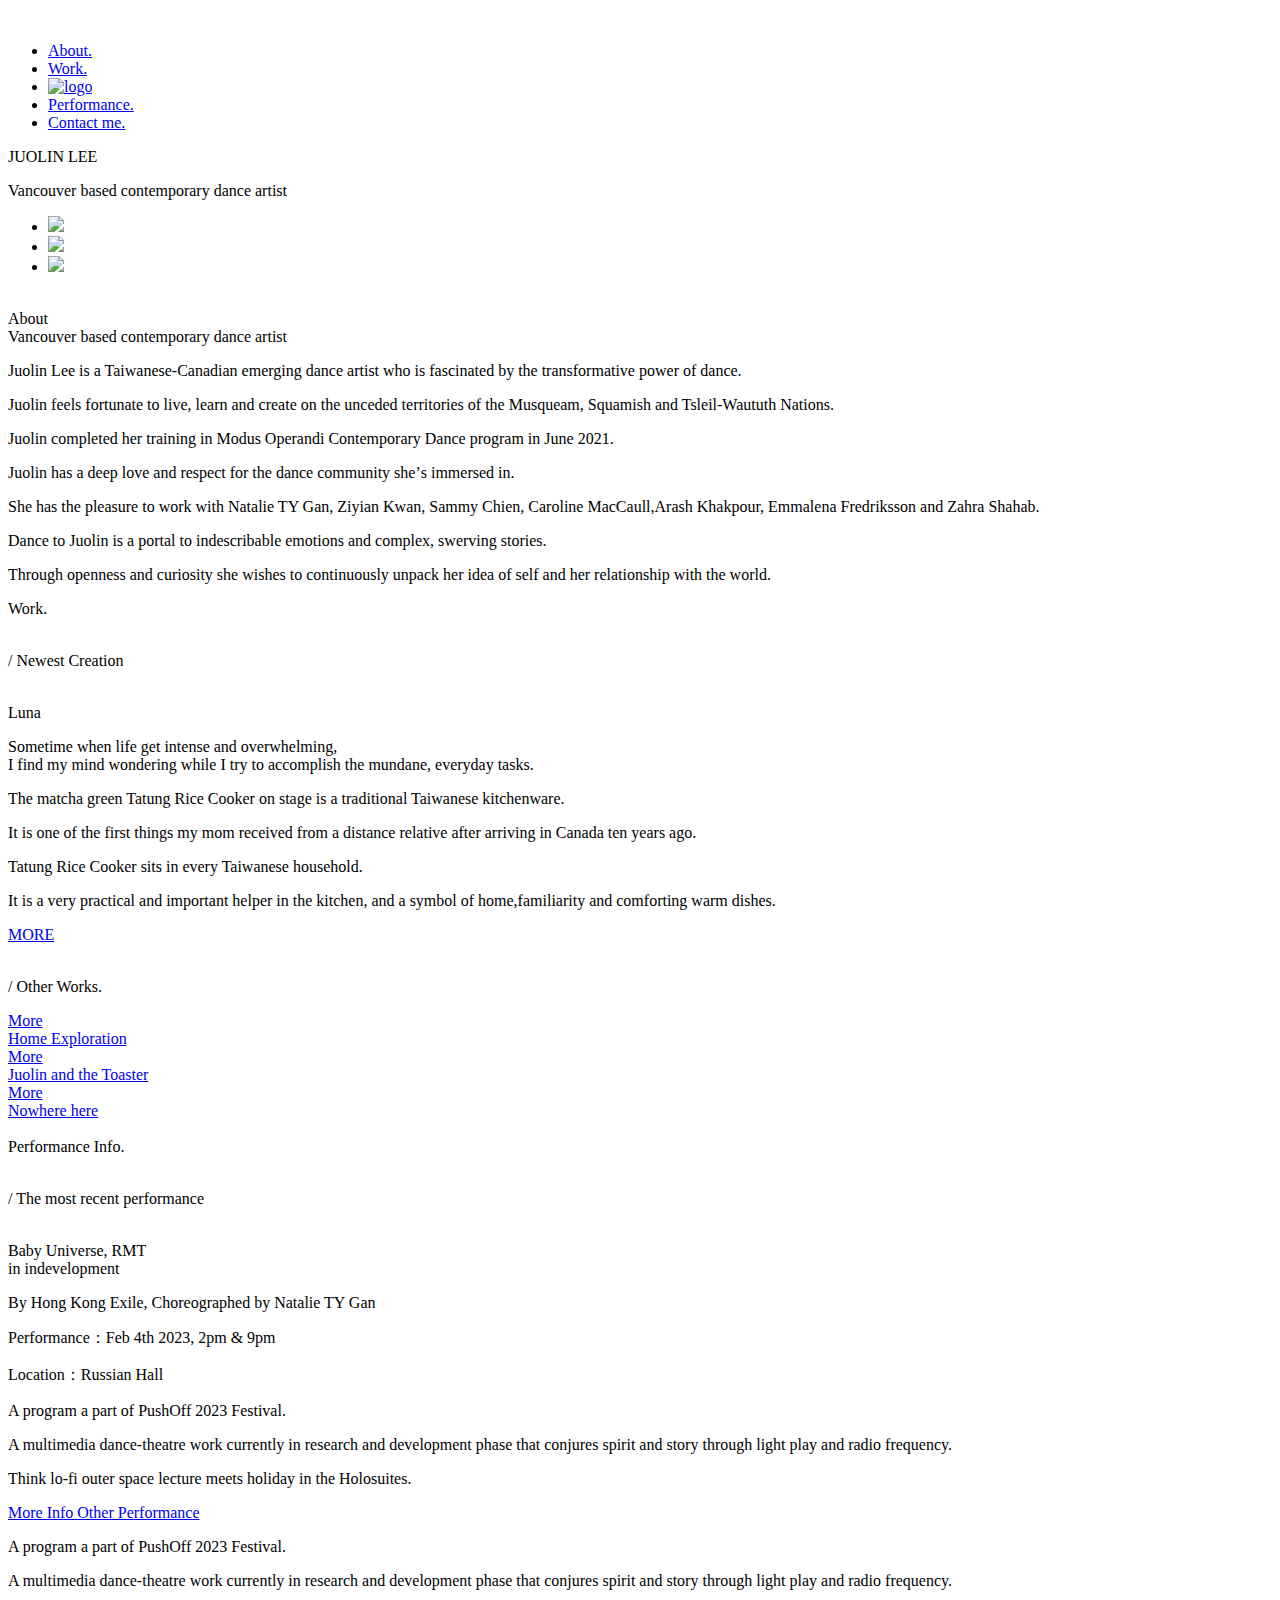
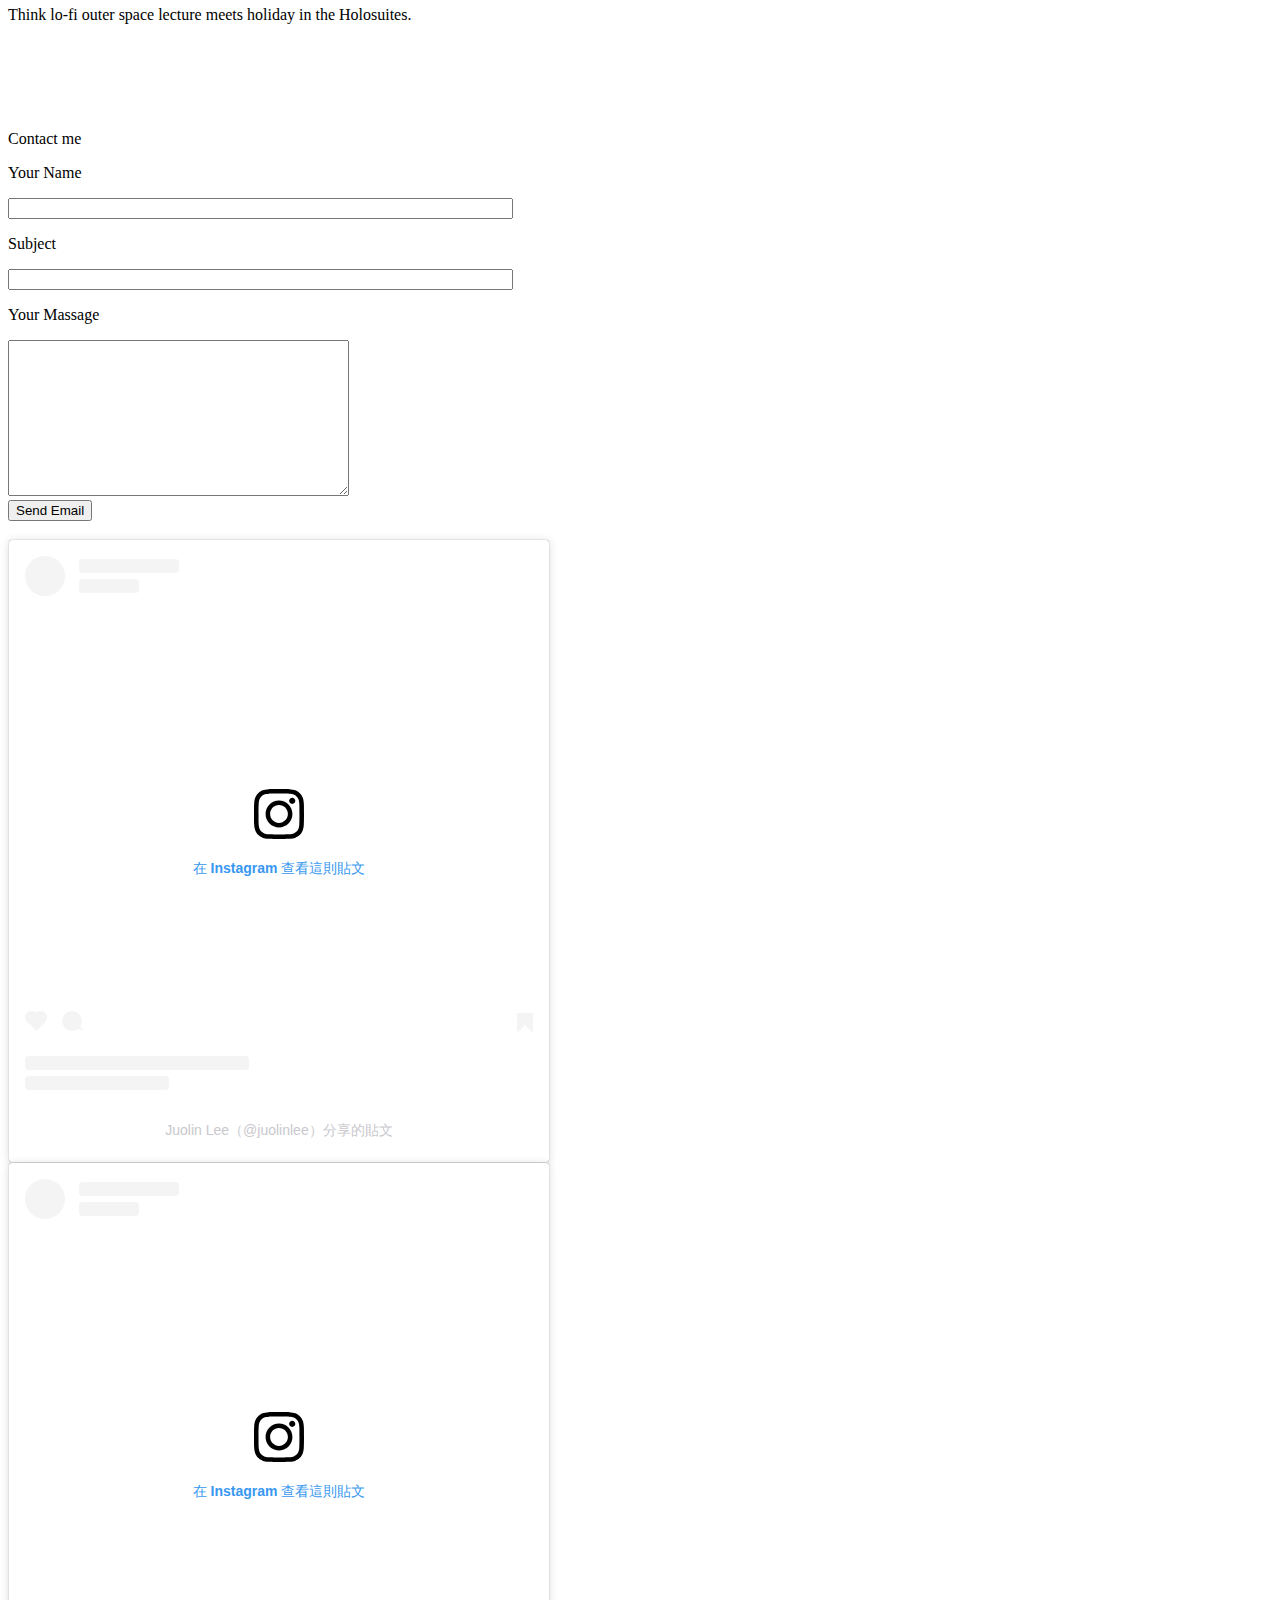
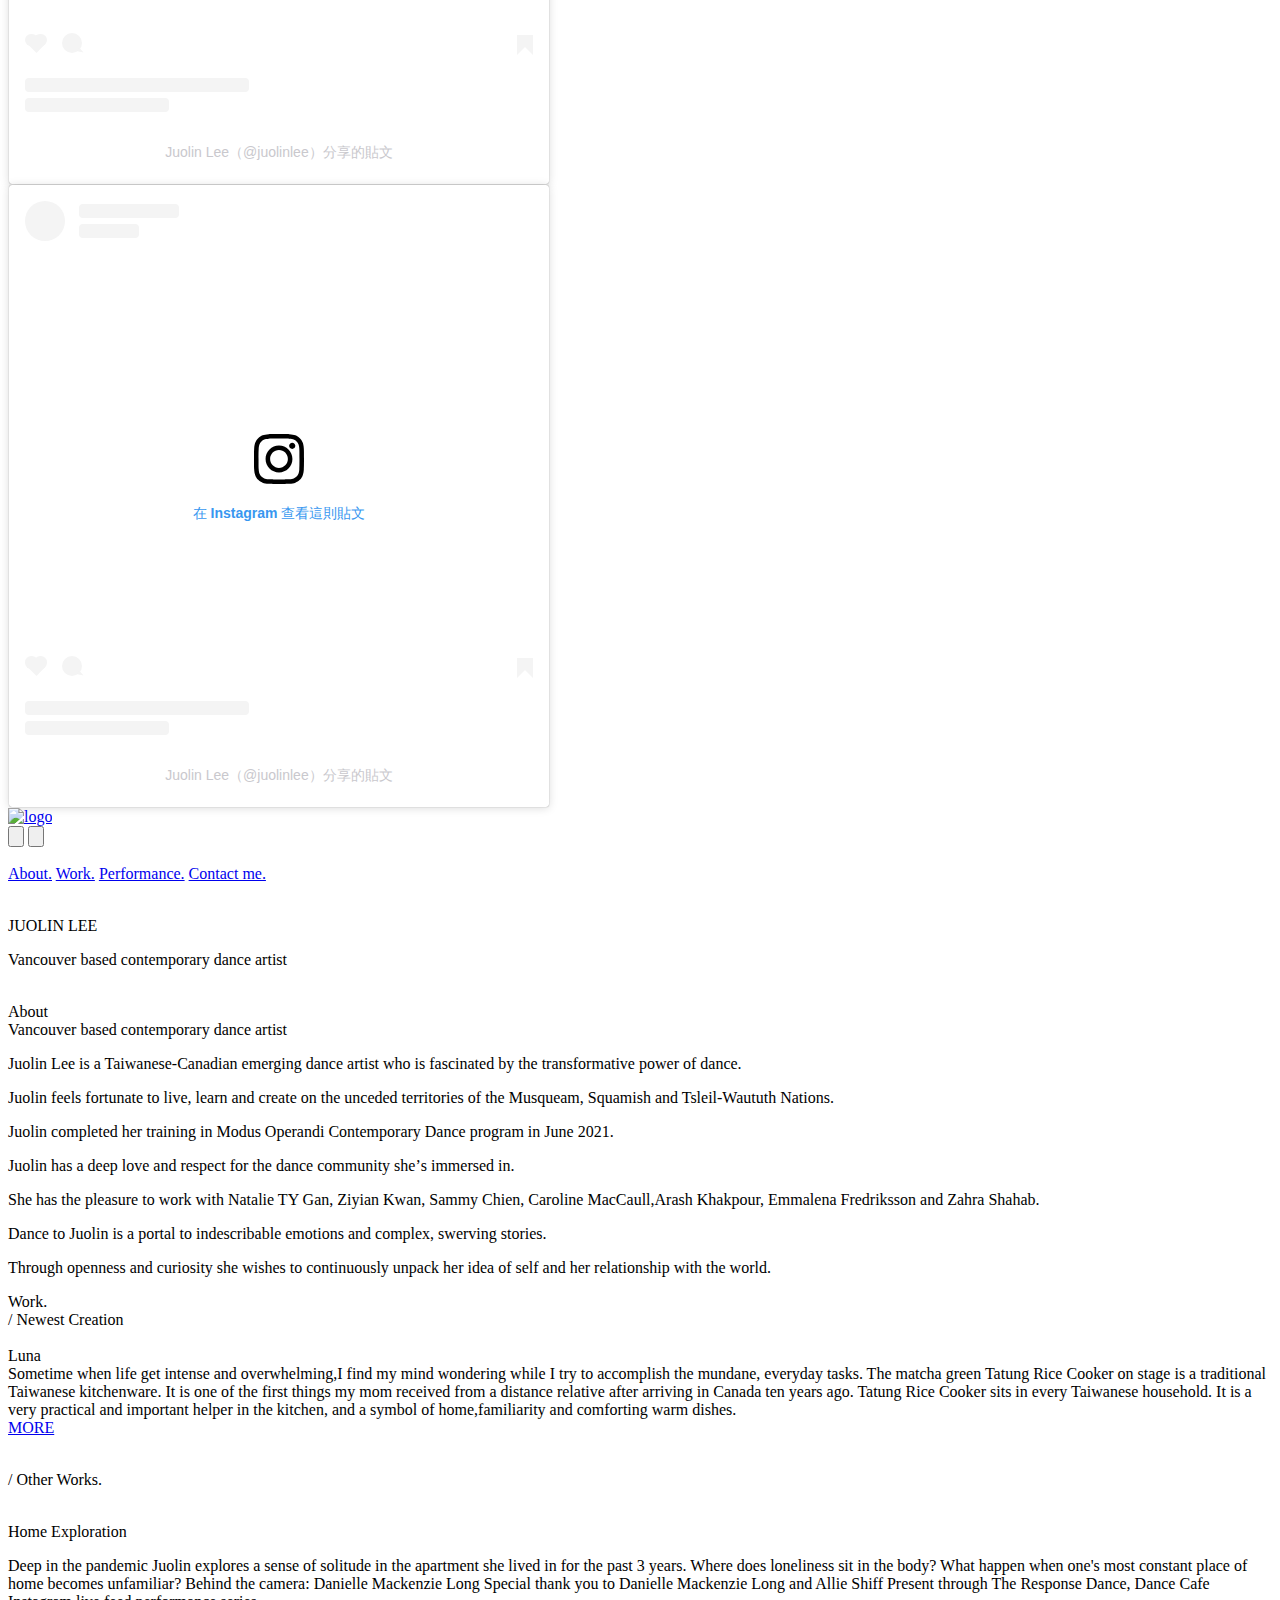
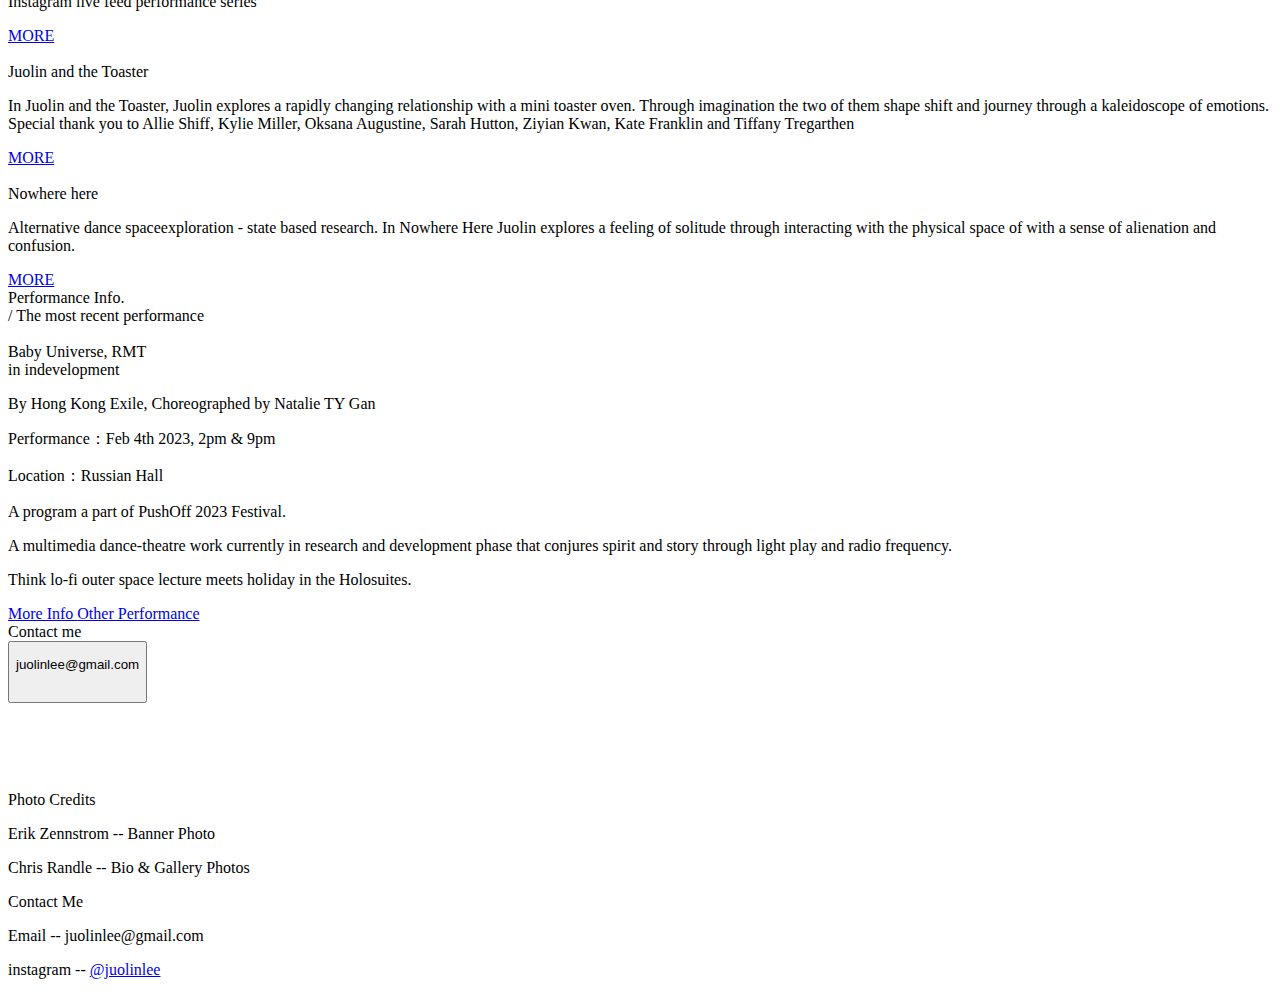
==== index.html @ db8975e9 "20230308.1649" ====
<!DOCTYPE html>
<html lang="en">

<head>
    <meta charset="UTF-8">
    <meta http-equiv="X-UA-Compatible" content="IE=edge">
    <meta name="viewport" content="width=device-width, initial-scale=1.0">
    <title>JuolinLee</title>
    <link rel="icon" href="/Logo&Icons/LOGO.ico" type="image/x-icon" />
    <!-- GoogleFont 字體'Noto Serif TC', serif -->
    <link rel="preconnect" href="https://fonts.googleapis.com">
    <link rel="preconnect" href="https://fonts.gstatic.com" crossorigin>
    <link href="https://fonts.googleapis.com/css2?family=Noto+Serif+TC:wght@400;500;700&display=swap" rel="stylesheet">
    <!-- css -->
    <link rel="stylesheet" href=" https://unpkg.com/ress/dist/ress.min.css ">
    <link rel="stylesheet" href="./index.css">
    <link rel="stylesheet" href="./RWD/indexRWD.css">
    <!-- js -->
    <script src="./js/jquery-3.6.1.min.js"></script>
    <script src="./js/jquery-1.11.3.min.js"></script>
    <script src="./js/jquery.jcarousellite.min.js"></script>
    <script src="./js/index.js"></script>

</head>

<body>

    <div class="container">
        <!-- Nav-->
        <nav id="nav">
            <!-- Social media -->
            <div class="SocialMedia">
                <a href="https://www.facebook.com/juolin.lee" target="_blank"><img src="./Logo&Icons/Facebook.svg"
                        alt=""></a>
                <a href="https://www.instagram.com/juolinlee/" target="_blank"><img src="./Logo&Icons/Instagram.svg"
                        alt=""></a>
            </div>
            <ul class="links">
                <li>
                    <a href="#bio" class="scroll-link">About.</a>
                </li>
                <li>
                    <a href="#Work1" class="scroll-link">Work.</a>
                </li>
                <!-- logo -->
                <li>
                    <a href="#header">
                        <img src="./Logo&Icons/LOGO-Orange.svg" alt="logo" />
                    </a>
                </li>
                <li>
                    <a href="#Performance" class="scroll-link">Performance.</a>
                </li>
                <li>
                    <a href="#Contact" class="scroll-link">Contact me.</a>
                </li>
            </ul>
        </nav>
        <!-- Header -->
        <div id="header">
            <div class="Titles">
                <p class="Title">JUOLIN LEE</p>
                <p class="Subtitle">Vancouver based contemporary dance artist</p>
            </div>
            <div id="carousel">
                <ul>
                    <li><img src="./WebsiteMaterial/Work/JuolinandtheToaster/Toasterphoto/Pic7.jpg" alt=" "></li>
                    <li><img src="./WebsiteMaterial/Work/JuolinandtheToaster/Toasterphoto/Pic2.jpg" alt=" "></li>
                    <li><img src="./WebsiteMaterial/Work/JuolinandtheToaster/Toasterphoto/Pic6.jpg" alt=" "></li>
                </ul>
            </div>
        </div>
        <!-- Bio -->
        <div id="bio">
            <img src="./Logo&Icons/JUOLIN LEE.svg" alt="">
            <div class="biotxt-Bg">
                <div class="bio-Title">About</div>
                <div class="bio-Subtitle">Vancouver based contemporary dance artist</div>
                <div class="biotxt">
                    <p>Juolin Lee is a Taiwanese-Canadian emerging dance artist who is fascinated by the transformative
                        power of dance.</p>
                    <p> Juolin feels fortunate to live, learn and create on the unceded territories of the Musqueam,
                        Squamish and Tsleil-Waututh Nations.</p>
                    <p>Juolin completed her training in Modus Operandi Contemporary Dance program in June 2021.</p>
                    <p>Juolin has a deep love and respect for the dance community she<span
                            style="font-family:Serif;">’</span>s immersed in. </p>
                    <p>She has the pleasure to work with Natalie TY Gan, Ziyian Kwan, Sammy Chien, Caroline
                        MacCaull,Arash Khakpour, Emmalena Fredriksson and Zahra Shahab. </p>
                    <p>Dance to Juolin is a portal to indescribable emotions and complex, swerving stories.</p>
                    <p>Through openness and curiosity she wishes to continuously unpack her idea of self and her
                        relationship with the world.
                    </p>
                </div>
            </div>
        </div>
        <!-- Work1 -->
        <div id="Work1">
            <div class="Title">Work.</div>
            <div class="Work-Content">
                <div class="left-img">
                    <!-- 左側照片 -->
                    <img src="./WebsiteMaterial/Work/Luna/Lunaphoto/P0.png" alt="">
                </div>
                <div class="right-intro">
                    <div class="Subtitle-Line">
                        <p class="Subtitle">/ Newest Creation</p>
                        <img src="./Logo&Icons/Line .svg" alt="">
                    </div>
                    <!-- 作品名稱 -->
                    <div class="WorkName">
                        Luna
                    </div>
                    <!-- 右側介紹文字 -->
                    <div class="introtxt">
                        <p>Sometime when life get intense and overwhelming, <br> I find my mind wondering while I try to
                            accomplish the mundane, everyday tasks. </p>
                        <p>The matcha green Tatung Rice Cooker on stage is a traditional Taiwanese kitchenware. </p>
                        <p>It is one of the first things my mom received from a distance relative after arriving in
                            Canada ten years ago. </p>
                        <p>Tatung Rice Cooker sits in every Taiwanese household. </p>
                        <p>It is a very practical and important helper in the kitchen, and a symbol of home,familiarity
                            and comforting warm dishes.</p>
                    </div>
                    <!-- More按鈕 -->
                    <a href="./WorkLuna.html">
                        MORE <div class="svg"></div>
                    </a>
                    <!-- 右側照片 -->
                    <div class="right-img">
                        <img src="./WebsiteMaterial/Work/Luna/Lunaphoto/P2.jpg" alt="">
                        <img src="./WebsiteMaterial/Work/Luna/Lunaphoto/P3.jpg" alt="">
                    </div>
                </div>
            </div>
        </div>
        <!-- Work2 -->
        <div id="Work2">
            <p class="Subtitle">/ Other Works.</p>
            <div class="Work-List">
                <!-- 作品1 -->
                <div class="Box">
                    <!-- 作品照片 -->
                    <div class="work-img">
                        <a href="./WorkHome .html">More</a>
                        <img src="./WebsiteMaterial/Work/Homeexploration/Homephoto/1edited.png" alt="">
                    </div>

                    <div class="button">
                        <!-- 按鈕名稱 -->
                        <a href="./WorkHome .html">
                            Home Exploration<div class="svg"></div>
                        </a>
                    </div>
                </div>
                <!-- 作品2 -->
                <div class="Box">
                    <!-- 作品照片 -->
                    <div class="work-img">
                        <a href="./WorkToaster.html">More</a>
                        <img src="./WebsiteMaterial/Work/JuolinandtheToaster/Toasterphoto/Pic3.jpg" alt="">
                    </div>
                    <div class="button">
                        <!-- 按鈕名稱 -->
                        <a href="./WorkToaster.html">
                            Juolin and the Toaster
                            <div class="svg"></div>
                        </a>
                    </div>
                </div>
                <!-- 作品3 -->
                <div class="Box">
                    <!-- 作品照片 -->
                    <div class="work-img">
                        <a href="./WorkNowhere.html">More</a>
                        <img src="./WebsiteMaterial/Work/Nowherehere/2.png" alt="">

                    </div>

                    <div class="button">
                        <!-- 按鈕名稱 -->
                        <a href="./WorkNowhere.html">
                            Nowhere here
                            <div class="svg"></div>
                        </a>
                    </div>
                </div>

            </div>
        </div>
        <!-- Curiosity -->
        <div id="Curiosity">
            <img src="./Logo&Icons/Curiosities.svg" alt="">
        </div>
        <!-- Performance -->
        <div id="Performance">
            <div class="Title">Performance Info.</div>
            <div class="Performance-Content">
                <div class="left-img">
                    <!-- 左側照片 -->
                    <img src="./WebsiteMaterial/Performance/BabyUniverseRMT/IMG0644.JPG" alt="">
                </div>
                <!-- 右側內容 -->
                <div class="right-intro">
                    <div class="Subtitle-Line">
                        <p class="Subtitle">/ The most recent performance</p>
                        <img src="./Logo&Icons/Line .svg" alt="">
                    </div>
                    <!-- 作品名稱 -->
                    <div class="PerformanceName">
                        Baby Universe, RMT
                    </div>
                    <!-- 狀態 -->
                    <div class="PerformanceStatus">
                        in indevelopment
                    </div>
                    <div class="Performance-info">
                        <!-- Producer -->
                        <p>By Hong Kong Exile, Choreographed by Natalie TY Gan</p>
                        <!-- 表演時間 -->
                        <p>Performance：Feb 4th 2023, 2pm & 9pm</p>
                        <!-- 表演地點 -->
                        <p>Location：Russian Hall</p>
                    </div>
                    <!-- 介紹文字 -->
                    <div class="introtxt">
                        <p>A program a part of PushOff 2023 Festival. </p>
                        <p>A multimedia dance-theatre work currently in research and development phase that conjures
                            spirit and story through light play and radio frequency. </p>
                        <p>Think lo-fi outer space lecture meets holiday in the Holosuites. </p>
                    </div>
                    <!-- 按鈕 -->
                    <div class="button">
                        <a class="MoreInfo" href="https://www.pushoff.org/live/baby-universe-rmt" target="_blank">
                            More Info
                        </a>
                        <a class="OtherPerformance" href="./Performance.html">
                            Other Performance
                        </a>
                    </div>
                </div>
            </div>
            <div class="introtxt2">
                <p>A program a part of PushOff 2023 Festival. </p>
                <p>A multimedia dance-theatre work currently in research and development phase that conjures spirit and
                    story through light play and radio frequency. </p>
                <p>Think lo-fi outer space lecture meets holiday in the Holosuites. </p>
            </div>
        </div>
        <!-- Gallery -->
        <div id="Gallery">
            <div class="bg">
                <div class="content">
                    <div class="block2">
                        <img src="./WebsiteMaterial/Photos/Pic1.JPG" alt="">
                        <img src="./WebsiteMaterial/Photos/Pic2.JPG" alt="">
                    </div>
                    <div class="block">
                        <img src="./WebsiteMaterial/Photos/Pic3cut.png" alt="">
                    </div>
                    <div class="block2">
                        <img src="./WebsiteMaterial/Photos/Pic4.JPG" alt="">
                        <img src="./WebsiteMaterial/Photos/Pic5.JPG" alt="">
                    </div>
                    <div class="block">
                        <img src="./WebsiteMaterial/Photos/Pic6cut.png" alt="">
                    </div>
                    <div class="block2">
                        <img src="./WebsiteMaterial/Photos/Pic7.JPG" alt="">
                        <img src="./WebsiteMaterial/Photos/Pic8.JPG" alt="">
                    </div>
                </div>
            </div>
        </div>
        <!-- Contact me -->
        <div id="Contact" onload="init()">
            <div class="Title">Contact me</div>
            <div class="right-content">
                <form id="form" enctype="text/plain" accept-charset="utf-8">
                    <!-- 寄件者姓名    -->
                    <p>Your Name</p>
                    <input id="nameText" type="text" name="Name" value size="60" placeholder=" " required>
                    <!-- 郵件主旨 -->
                    <p>Subject</p>
                    <input id="subText" type="text" name="Subject" value size="60" aria-invalid="false" placeholder=" "
                        required>
                    <!-- 郵件內容 -->
                    <p>Your Massage</p>
                    <textarea id="bodyText" name="your-message" cols="40" rows="10" aria-required="true"
                        aria-invalid="false" placeholder=" " required></textarea>
                </form>
                <!-- 傳送按鈕 -->
                <div>
                    <input id="email-button" type="button" value="Send Email" onclick="submitHandler();">
                    <a id="mailTo"></a>
                </div>
            </div>
        </div>
        <!-- IG Post -->
        <div id="IGPost">
            <img class="Follow" src="./Logo&Icons/FOLLOW ME.svg" alt="">
            <img class="Id" src="./Logo&Icons/@juolinlee.svg" alt="">
            <div class="Post-List">
                <div class="Post">
                    <blockquote class="instagram-media"
                        data-instgrm-permalink="https://www.instagram.com/p/Cf7whMupxr0/?utm_source=ig_embed&amp;utm_campaign=loading"
                        data-instgrm-version="14"
                        style=" background:#FFF; border:0; border-radius:3px; box-shadow:0 0 1px 0 rgba(0,0,0,0.5),0 1px 10px 0 rgba(0,0,0,0.15); margin: 1px; max-width:540px; min-width:326px; padding:0; width:99.375%; width:-webkit-calc(100% - 2px); width:calc(100% - 2px);">
                        <div style="padding:16px;"> <a
                                href="https://www.instagram.com/p/Cf7whMupxr0/?utm_source=ig_embed&amp;utm_campaign=loading"
                                style=" background:#FFFFFF; line-height:0; padding:0 0; text-align:center; text-decoration:none; width:100%;"
                                target="_blank">
                                <div style=" display: flex; flex-direction: row; align-items: center;">
                                    <div
                                        style="background-color: #F4F4F4; border-radius: 50%; flex-grow: 0; height: 40px; margin-right: 14px; width: 40px;">
                                    </div>
                                    <div
                                        style="display: flex; flex-direction: column; flex-grow: 1; justify-content: center;">
                                        <div
                                            style=" background-color: #F4F4F4; border-radius: 4px; flex-grow: 0; height: 14px; margin-bottom: 6px; width: 100px;">
                                        </div>
                                        <div
                                            style=" background-color: #F4F4F4; border-radius: 4px; flex-grow: 0; height: 14px; width: 60px;">
                                        </div>
                                    </div>
                                </div>
                                <div style="padding: 19% 0;"></div>
                                <div style="display:block; height:50px; margin:0 auto 12px; width:50px;"><svg
                                        width="50px" height="50px" viewBox="0 0 60 60" version="1.1"
                                        xmlns="https://www.w3.org/2000/svg" xmlns:xlink="https://www.w3.org/1999/xlink">
                                        <g stroke="none" stroke-width="1" fill="none" fill-rule="evenodd">
                                            <g transform="translate(-511.000000, -20.000000)" fill="#000000">
                                                <g>
                                                    <path
                                                        d="M556.869,30.41 C554.814,30.41 553.148,32.076 553.148,34.131 C553.148,36.186 554.814,37.852 556.869,37.852 C558.924,37.852 560.59,36.186 560.59,34.131 C560.59,32.076 558.924,30.41 556.869,30.41 M541,60.657 C535.114,60.657 530.342,55.887 530.342,50 C530.342,44.114 535.114,39.342 541,39.342 C546.887,39.342 551.658,44.114 551.658,50 C551.658,55.887 546.887,60.657 541,60.657 M541,33.886 C532.1,33.886 524.886,41.1 524.886,50 C524.886,58.899 532.1,66.113 541,66.113 C549.9,66.113 557.115,58.899 557.115,50 C557.115,41.1 549.9,33.886 541,33.886 M565.378,62.101 C565.244,65.022 564.756,66.606 564.346,67.663 C563.803,69.06 563.154,70.057 562.106,71.106 C561.058,72.155 560.06,72.803 558.662,73.347 C557.607,73.757 556.021,74.244 553.102,74.378 C549.944,74.521 548.997,74.552 541,74.552 C533.003,74.552 532.056,74.521 528.898,74.378 C525.979,74.244 524.393,73.757 523.338,73.347 C521.94,72.803 520.942,72.155 519.894,71.106 C518.846,70.057 518.197,69.06 517.654,67.663 C517.244,66.606 516.755,65.022 516.623,62.101 C516.479,58.943 516.448,57.996 516.448,50 C516.448,42.003 516.479,41.056 516.623,37.899 C516.755,34.978 517.244,33.391 517.654,32.338 C518.197,30.938 518.846,29.942 519.894,28.894 C520.942,27.846 521.94,27.196 523.338,26.654 C524.393,26.244 525.979,25.756 528.898,25.623 C532.057,25.479 533.004,25.448 541,25.448 C548.997,25.448 549.943,25.479 553.102,25.623 C556.021,25.756 557.607,26.244 558.662,26.654 C560.06,27.196 561.058,27.846 562.106,28.894 C563.154,29.942 563.803,30.938 564.346,32.338 C564.756,33.391 565.244,34.978 565.378,37.899 C565.522,41.056 565.552,42.003 565.552,50 C565.552,57.996 565.522,58.943 565.378,62.101 M570.82,37.631 C570.674,34.438 570.167,32.258 569.425,30.349 C568.659,28.377 567.633,26.702 565.965,25.035 C564.297,23.368 562.623,22.342 560.652,21.575 C558.743,20.834 556.562,20.326 553.369,20.18 C550.169,20.033 549.148,20 541,20 C532.853,20 531.831,20.033 528.631,20.18 C525.438,20.326 523.257,20.834 521.349,21.575 C519.376,22.342 517.703,23.368 516.035,25.035 C514.368,26.702 513.342,28.377 512.574,30.349 C511.834,32.258 511.326,34.438 511.181,37.631 C511.035,40.831 511,41.851 511,50 C511,58.147 511.035,59.17 511.181,62.369 C511.326,65.562 511.834,67.743 512.574,69.651 C513.342,71.625 514.368,73.296 516.035,74.965 C517.703,76.634 519.376,77.658 521.349,78.425 C523.257,79.167 525.438,79.673 528.631,79.82 C531.831,79.965 532.853,80.001 541,80.001 C549.148,80.001 550.169,79.965 553.369,79.82 C556.562,79.673 558.743,79.167 560.652,78.425 C562.623,77.658 564.297,76.634 565.965,74.965 C567.633,73.296 568.659,71.625 569.425,69.651 C570.167,67.743 570.674,65.562 570.82,62.369 C570.966,59.17 571,58.147 571,50 C571,41.851 570.966,40.831 570.82,37.631">
                                                    </path>
                                                </g>
                                            </g>
                                        </g>
                                    </svg></div>
                                <div style="padding-top: 8px;">
                                    <div
                                        style=" color:#3897f0; font-family:Arial,sans-serif; font-size:14px; font-style:normal; font-weight:550; line-height:18px;">
                                        在 Instagram 查看這則貼文</div>
                                </div>
                                <div style="padding: 12.5% 0;"></div>
                                <div
                                    style="display: flex; flex-direction: row; margin-bottom: 14px; align-items: center;">
                                    <div>
                                        <div
                                            style="background-color: #F4F4F4; border-radius: 50%; height: 12.5px; width: 12.5px; transform: translateX(0px) translateY(7px);">
                                        </div>
                                        <div
                                            style="background-color: #F4F4F4; height: 12.5px; transform: rotate(-45deg) translateX(3px) translateY(1px); width: 12.5px; flex-grow: 0; margin-right: 14px; margin-left: 2px;">
                                        </div>
                                        <div
                                            style="background-color: #F4F4F4; border-radius: 50%; height: 12.5px; width: 12.5px; transform: translateX(9px) translateY(-18px);">
                                        </div>
                                    </div>
                                    <div style="margin-left: 8px;">
                                        <div
                                            style=" background-color: #F4F4F4; border-radius: 50%; flex-grow: 0; height: 20px; width: 20px;">
                                        </div>
                                        <div
                                            style=" width: 0; height: 0; border-top: 2px solid transparent; border-left: 6px solid #f4f4f4; border-bottom: 2px solid transparent; transform: translateX(16px) translateY(-4px) rotate(30deg)">
                                        </div>
                                    </div>
                                    <div style="margin-left: auto;">
                                        <div
                                            style=" width: 0px; border-top: 8px solid #F4F4F4; border-right: 8px solid transparent; transform: translateY(16px);">
                                        </div>
                                        <div
                                            style=" background-color: #F4F4F4; flex-grow: 0; height: 12px; width: 16px; transform: translateY(-4px);">
                                        </div>
                                        <div
                                            style=" width: 0; height: 0; border-top: 8px solid #F4F4F4; border-left: 8px solid transparent; transform: translateY(-4px) translateX(8px);">
                                        </div>
                                    </div>
                                </div>
                                <div
                                    style="display: flex; flex-direction: column; flex-grow: 1; justify-content: center; margin-bottom: 24px;">
                                    <div
                                        style=" background-color: #F4F4F4; border-radius: 4px; flex-grow: 0; height: 14px; margin-bottom: 6px; width: 224px;">
                                    </div>
                                    <div
                                        style=" background-color: #F4F4F4; border-radius: 4px; flex-grow: 0; height: 14px; width: 144px;">
                                    </div>
                                </div>
                            </a>
                            <p
                                style=" color:#c9c8cd; font-family:Arial,sans-serif; font-size:14px; line-height:17px; margin-bottom:0; margin-top:8px; overflow:hidden; padding:8px 0 7px; text-align:center; text-overflow:ellipsis; white-space:nowrap;">
                                <a href="https://www.instagram.com/p/Cf7whMupxr0/?utm_source=ig_embed&amp;utm_campaign=loading"
                                    style=" color:#c9c8cd; font-family:Arial,sans-serif; font-size:14px; font-style:normal; font-weight:normal; line-height:17px; text-decoration:none;"
                                    target="_blank">Juolin Lee（@juolinlee）分享的貼文</a>
                            </p>
                        </div>
                    </blockquote>
                    <script async src="//www.instagram.com/embed.js"></script>
                </div>
                <div class="Post">
                    <blockquote class="instagram-media"
                        data-instgrm-permalink="https://www.instagram.com/p/CkZvtlvrCr3/?utm_source=ig_embed&amp;utm_campaign=loading"
                        data-instgrm-version="14"
                        style=" background:#FFF; border:0; border-radius:3px; box-shadow:0 0 1px 0 rgba(0,0,0,0.5),0 1px 10px 0 rgba(0,0,0,0.15); margin: 1px; max-width:540px; min-width:326px; padding:0; width:99.375%; width:-webkit-calc(100% - 2px); width:calc(100% - 2px);">
                        <div style="padding:16px;"> <a
                                href="https://www.instagram.com/p/CkZvtlvrCr3/?utm_source=ig_embed&amp;utm_campaign=loading"
                                style=" background:#FFFFFF; line-height:0; padding:0 0; text-align:center; text-decoration:none; width:100%;"
                                target="_blank">
                                <div style=" display: flex; flex-direction: row; align-items: center;">
                                    <div
                                        style="background-color: #F4F4F4; border-radius: 50%; flex-grow: 0; height: 40px; margin-right: 14px; width: 40px;">
                                    </div>
                                    <div
                                        style="display: flex; flex-direction: column; flex-grow: 1; justify-content: center;">
                                        <div
                                            style=" background-color: #F4F4F4; border-radius: 4px; flex-grow: 0; height: 14px; margin-bottom: 6px; width: 100px;">
                                        </div>
                                        <div
                                            style=" background-color: #F4F4F4; border-radius: 4px; flex-grow: 0; height: 14px; width: 60px;">
                                        </div>
                                    </div>
                                </div>
                                <div style="padding: 19% 0;"></div>
                                <div style="display:block; height:50px; margin:0 auto 12px; width:50px;"><svg
                                        width="50px" height="50px" viewBox="0 0 60 60" version="1.1"
                                        xmlns="https://www.w3.org/2000/svg" xmlns:xlink="https://www.w3.org/1999/xlink">
                                        <g stroke="none" stroke-width="1" fill="none" fill-rule="evenodd">
                                            <g transform="translate(-511.000000, -20.000000)" fill="#000000">
                                                <g>
                                                    <path
                                                        d="M556.869,30.41 C554.814,30.41 553.148,32.076 553.148,34.131 C553.148,36.186 554.814,37.852 556.869,37.852 C558.924,37.852 560.59,36.186 560.59,34.131 C560.59,32.076 558.924,30.41 556.869,30.41 M541,60.657 C535.114,60.657 530.342,55.887 530.342,50 C530.342,44.114 535.114,39.342 541,39.342 C546.887,39.342 551.658,44.114 551.658,50 C551.658,55.887 546.887,60.657 541,60.657 M541,33.886 C532.1,33.886 524.886,41.1 524.886,50 C524.886,58.899 532.1,66.113 541,66.113 C549.9,66.113 557.115,58.899 557.115,50 C557.115,41.1 549.9,33.886 541,33.886 M565.378,62.101 C565.244,65.022 564.756,66.606 564.346,67.663 C563.803,69.06 563.154,70.057 562.106,71.106 C561.058,72.155 560.06,72.803 558.662,73.347 C557.607,73.757 556.021,74.244 553.102,74.378 C549.944,74.521 548.997,74.552 541,74.552 C533.003,74.552 532.056,74.521 528.898,74.378 C525.979,74.244 524.393,73.757 523.338,73.347 C521.94,72.803 520.942,72.155 519.894,71.106 C518.846,70.057 518.197,69.06 517.654,67.663 C517.244,66.606 516.755,65.022 516.623,62.101 C516.479,58.943 516.448,57.996 516.448,50 C516.448,42.003 516.479,41.056 516.623,37.899 C516.755,34.978 517.244,33.391 517.654,32.338 C518.197,30.938 518.846,29.942 519.894,28.894 C520.942,27.846 521.94,27.196 523.338,26.654 C524.393,26.244 525.979,25.756 528.898,25.623 C532.057,25.479 533.004,25.448 541,25.448 C548.997,25.448 549.943,25.479 553.102,25.623 C556.021,25.756 557.607,26.244 558.662,26.654 C560.06,27.196 561.058,27.846 562.106,28.894 C563.154,29.942 563.803,30.938 564.346,32.338 C564.756,33.391 565.244,34.978 565.378,37.899 C565.522,41.056 565.552,42.003 565.552,50 C565.552,57.996 565.522,58.943 565.378,62.101 M570.82,37.631 C570.674,34.438 570.167,32.258 569.425,30.349 C568.659,28.377 567.633,26.702 565.965,25.035 C564.297,23.368 562.623,22.342 560.652,21.575 C558.743,20.834 556.562,20.326 553.369,20.18 C550.169,20.033 549.148,20 541,20 C532.853,20 531.831,20.033 528.631,20.18 C525.438,20.326 523.257,20.834 521.349,21.575 C519.376,22.342 517.703,23.368 516.035,25.035 C514.368,26.702 513.342,28.377 512.574,30.349 C511.834,32.258 511.326,34.438 511.181,37.631 C511.035,40.831 511,41.851 511,50 C511,58.147 511.035,59.17 511.181,62.369 C511.326,65.562 511.834,67.743 512.574,69.651 C513.342,71.625 514.368,73.296 516.035,74.965 C517.703,76.634 519.376,77.658 521.349,78.425 C523.257,79.167 525.438,79.673 528.631,79.82 C531.831,79.965 532.853,80.001 541,80.001 C549.148,80.001 550.169,79.965 553.369,79.82 C556.562,79.673 558.743,79.167 560.652,78.425 C562.623,77.658 564.297,76.634 565.965,74.965 C567.633,73.296 568.659,71.625 569.425,69.651 C570.167,67.743 570.674,65.562 570.82,62.369 C570.966,59.17 571,58.147 571,50 C571,41.851 570.966,40.831 570.82,37.631">
                                                    </path>
                                                </g>
                                            </g>
                                        </g>
                                    </svg></div>
                                <div style="padding-top: 8px;">
                                    <div
                                        style=" color:#3897f0; font-family:Arial,sans-serif; font-size:14px; font-style:normal; font-weight:550; line-height:18px;">
                                        在 Instagram 查看這則貼文</div>
                                </div>
                                <div style="padding: 12.5% 0;"></div>
                                <div
                                    style="display: flex; flex-direction: row; margin-bottom: 14px; align-items: center;">
                                    <div>
                                        <div
                                            style="background-color: #F4F4F4; border-radius: 50%; height: 12.5px; width: 12.5px; transform: translateX(0px) translateY(7px);">
                                        </div>
                                        <div
                                            style="background-color: #F4F4F4; height: 12.5px; transform: rotate(-45deg) translateX(3px) translateY(1px); width: 12.5px; flex-grow: 0; margin-right: 14px; margin-left: 2px;">
                                        </div>
                                        <div
                                            style="background-color: #F4F4F4; border-radius: 50%; height: 12.5px; width: 12.5px; transform: translateX(9px) translateY(-18px);">
                                        </div>
                                    </div>
                                    <div style="margin-left: 8px;">
                                        <div
                                            style=" background-color: #F4F4F4; border-radius: 50%; flex-grow: 0; height: 20px; width: 20px;">
                                        </div>
                                        <div
                                            style=" width: 0; height: 0; border-top: 2px solid transparent; border-left: 6px solid #f4f4f4; border-bottom: 2px solid transparent; transform: translateX(16px) translateY(-4px) rotate(30deg)">
                                        </div>
                                    </div>
                                    <div style="margin-left: auto;">
                                        <div
                                            style=" width: 0px; border-top: 8px solid #F4F4F4; border-right: 8px solid transparent; transform: translateY(16px);">
                                        </div>
                                        <div
                                            style=" background-color: #F4F4F4; flex-grow: 0; height: 12px; width: 16px; transform: translateY(-4px);">
                                        </div>
                                        <div
                                            style=" width: 0; height: 0; border-top: 8px solid #F4F4F4; border-left: 8px solid transparent; transform: translateY(-4px) translateX(8px);">
                                        </div>
                                    </div>
                                </div>
                                <div
                                    style="display: flex; flex-direction: column; flex-grow: 1; justify-content: center; margin-bottom: 24px;">
                                    <div
                                        style=" background-color: #F4F4F4; border-radius: 4px; flex-grow: 0; height: 14px; margin-bottom: 6px; width: 224px;">
                                    </div>
                                    <div
                                        style=" background-color: #F4F4F4; border-radius: 4px; flex-grow: 0; height: 14px; width: 144px;">
                                    </div>
                                </div>
                            </a>
                            <p
                                style=" color:#c9c8cd; font-family:Arial,sans-serif; font-size:14px; line-height:17px; margin-bottom:0; margin-top:8px; overflow:hidden; padding:8px 0 7px; text-align:center; text-overflow:ellipsis; white-space:nowrap;">
                                <a href="https://www.instagram.com/p/CkZvtlvrCr3/?utm_source=ig_embed&amp;utm_campaign=loading"
                                    style=" color:#c9c8cd; font-family:Arial,sans-serif; font-size:14px; font-style:normal; font-weight:normal; line-height:17px; text-decoration:none;"
                                    target="_blank">Juolin Lee（@juolinlee）分享的貼文</a>
                            </p>
                        </div>
                    </blockquote>
                    <script async src="//www.instagram.com/embed.js"></script>
                </div>
                <div class="Post">
                    <blockquote class="instagram-media"
                        data-instgrm-permalink="https://www.instagram.com/p/CjWG8mQPewT/?utm_source=ig_embed&amp;utm_campaign=loading"
                        data-instgrm-version="14"
                        style=" background:#FFF; border:0; border-radius:3px; box-shadow:0 0 1px 0 rgba(0,0,0,0.5),0 1px 10px 0 rgba(0,0,0,0.15); margin: 1px; max-width:540px; min-width:326px; padding:0; width:99.375%; width:-webkit-calc(100% - 2px); width:calc(100% - 2px);">
                        <div style="padding:16px;"> <a
                                href="https://www.instagram.com/p/CjWG8mQPewT/?utm_source=ig_embed&amp;utm_campaign=loading"
                                style=" background:#FFFFFF; line-height:0; padding:0 0; text-align:center; text-decoration:none; width:100%;"
                                target="_blank">
                                <div style=" display: flex; flex-direction: row; align-items: center;">
                                    <div
                                        style="background-color: #F4F4F4; border-radius: 50%; flex-grow: 0; height: 40px; margin-right: 14px; width: 40px;">
                                    </div>
                                    <div
                                        style="display: flex; flex-direction: column; flex-grow: 1; justify-content: center;">
                                        <div
                                            style=" background-color: #F4F4F4; border-radius: 4px; flex-grow: 0; height: 14px; margin-bottom: 6px; width: 100px;">
                                        </div>
                                        <div
                                            style=" background-color: #F4F4F4; border-radius: 4px; flex-grow: 0; height: 14px; width: 60px;">
                                        </div>
                                    </div>
                                </div>
                                <div style="padding: 19% 0;"></div>
                                <div style="display:block; height:50px; margin:0 auto 12px; width:50px;"><svg
                                        width="50px" height="50px" viewBox="0 0 60 60" version="1.1"
                                        xmlns="https://www.w3.org/2000/svg" xmlns:xlink="https://www.w3.org/1999/xlink">
                                        <g stroke="none" stroke-width="1" fill="none" fill-rule="evenodd">
                                            <g transform="translate(-511.000000, -20.000000)" fill="#000000">
                                                <g>
                                                    <path
                                                        d="M556.869,30.41 C554.814,30.41 553.148,32.076 553.148,34.131 C553.148,36.186 554.814,37.852 556.869,37.852 C558.924,37.852 560.59,36.186 560.59,34.131 C560.59,32.076 558.924,30.41 556.869,30.41 M541,60.657 C535.114,60.657 530.342,55.887 530.342,50 C530.342,44.114 535.114,39.342 541,39.342 C546.887,39.342 551.658,44.114 551.658,50 C551.658,55.887 546.887,60.657 541,60.657 M541,33.886 C532.1,33.886 524.886,41.1 524.886,50 C524.886,58.899 532.1,66.113 541,66.113 C549.9,66.113 557.115,58.899 557.115,50 C557.115,41.1 549.9,33.886 541,33.886 M565.378,62.101 C565.244,65.022 564.756,66.606 564.346,67.663 C563.803,69.06 563.154,70.057 562.106,71.106 C561.058,72.155 560.06,72.803 558.662,73.347 C557.607,73.757 556.021,74.244 553.102,74.378 C549.944,74.521 548.997,74.552 541,74.552 C533.003,74.552 532.056,74.521 528.898,74.378 C525.979,74.244 524.393,73.757 523.338,73.347 C521.94,72.803 520.942,72.155 519.894,71.106 C518.846,70.057 518.197,69.06 517.654,67.663 C517.244,66.606 516.755,65.022 516.623,62.101 C516.479,58.943 516.448,57.996 516.448,50 C516.448,42.003 516.479,41.056 516.623,37.899 C516.755,34.978 517.244,33.391 517.654,32.338 C518.197,30.938 518.846,29.942 519.894,28.894 C520.942,27.846 521.94,27.196 523.338,26.654 C524.393,26.244 525.979,25.756 528.898,25.623 C532.057,25.479 533.004,25.448 541,25.448 C548.997,25.448 549.943,25.479 553.102,25.623 C556.021,25.756 557.607,26.244 558.662,26.654 C560.06,27.196 561.058,27.846 562.106,28.894 C563.154,29.942 563.803,30.938 564.346,32.338 C564.756,33.391 565.244,34.978 565.378,37.899 C565.522,41.056 565.552,42.003 565.552,50 C565.552,57.996 565.522,58.943 565.378,62.101 M570.82,37.631 C570.674,34.438 570.167,32.258 569.425,30.349 C568.659,28.377 567.633,26.702 565.965,25.035 C564.297,23.368 562.623,22.342 560.652,21.575 C558.743,20.834 556.562,20.326 553.369,20.18 C550.169,20.033 549.148,20 541,20 C532.853,20 531.831,20.033 528.631,20.18 C525.438,20.326 523.257,20.834 521.349,21.575 C519.376,22.342 517.703,23.368 516.035,25.035 C514.368,26.702 513.342,28.377 512.574,30.349 C511.834,32.258 511.326,34.438 511.181,37.631 C511.035,40.831 511,41.851 511,50 C511,58.147 511.035,59.17 511.181,62.369 C511.326,65.562 511.834,67.743 512.574,69.651 C513.342,71.625 514.368,73.296 516.035,74.965 C517.703,76.634 519.376,77.658 521.349,78.425 C523.257,79.167 525.438,79.673 528.631,79.82 C531.831,79.965 532.853,80.001 541,80.001 C549.148,80.001 550.169,79.965 553.369,79.82 C556.562,79.673 558.743,79.167 560.652,78.425 C562.623,77.658 564.297,76.634 565.965,74.965 C567.633,73.296 568.659,71.625 569.425,69.651 C570.167,67.743 570.674,65.562 570.82,62.369 C570.966,59.17 571,58.147 571,50 C571,41.851 570.966,40.831 570.82,37.631">
                                                    </path>
                                                </g>
                                            </g>
                                        </g>
                                    </svg></div>
                                <div style="padding-top: 8px;">
                                    <div
                                        style=" color:#3897f0; font-family:Arial,sans-serif; font-size:14px; font-style:normal; font-weight:550; line-height:18px;">
                                        在 Instagram 查看這則貼文</div>
                                </div>
                                <div style="padding: 12.5% 0;"></div>
                                <div
                                    style="display: flex; flex-direction: row; margin-bottom: 14px; align-items: center;">
                                    <div>
                                        <div
                                            style="background-color: #F4F4F4; border-radius: 50%; height: 12.5px; width: 12.5px; transform: translateX(0px) translateY(7px);">
                                        </div>
                                        <div
                                            style="background-color: #F4F4F4; height: 12.5px; transform: rotate(-45deg) translateX(3px) translateY(1px); width: 12.5px; flex-grow: 0; margin-right: 14px; margin-left: 2px;">
                                        </div>
                                        <div
                                            style="background-color: #F4F4F4; border-radius: 50%; height: 12.5px; width: 12.5px; transform: translateX(9px) translateY(-18px);">
                                        </div>
                                    </div>
                                    <div style="margin-left: 8px;">
                                        <div
                                            style=" background-color: #F4F4F4; border-radius: 50%; flex-grow: 0; height: 20px; width: 20px;">
                                        </div>
                                        <div
                                            style=" width: 0; height: 0; border-top: 2px solid transparent; border-left: 6px solid #f4f4f4; border-bottom: 2px solid transparent; transform: translateX(16px) translateY(-4px) rotate(30deg)">
                                        </div>
                                    </div>
                                    <div style="margin-left: auto;">
                                        <div
                                            style=" width: 0px; border-top: 8px solid #F4F4F4; border-right: 8px solid transparent; transform: translateY(16px);">
                                        </div>
                                        <div
                                            style=" background-color: #F4F4F4; flex-grow: 0; height: 12px; width: 16px; transform: translateY(-4px);">
                                        </div>
                                        <div
                                            style=" width: 0; height: 0; border-top: 8px solid #F4F4F4; border-left: 8px solid transparent; transform: translateY(-4px) translateX(8px);">
                                        </div>
                                    </div>
                                </div>
                                <div
                                    style="display: flex; flex-direction: column; flex-grow: 1; justify-content: center; margin-bottom: 24px;">
                                    <div
                                        style=" background-color: #F4F4F4; border-radius: 4px; flex-grow: 0; height: 14px; margin-bottom: 6px; width: 224px;">
                                    </div>
                                    <div
                                        style=" background-color: #F4F4F4; border-radius: 4px; flex-grow: 0; height: 14px; width: 144px;">
                                    </div>
                                </div>
                            </a>
                            <p
                                style=" color:#c9c8cd; font-family:Arial,sans-serif; font-size:14px; line-height:17px; margin-bottom:0; margin-top:8px; overflow:hidden; padding:8px 0 7px; text-align:center; text-overflow:ellipsis; white-space:nowrap;">
                                <a href="https://www.instagram.com/p/CjWG8mQPewT/?utm_source=ig_embed&amp;utm_campaign=loading"
                                    style=" color:#c9c8cd; font-family:Arial,sans-serif; font-size:14px; font-style:normal; font-weight:normal; line-height:17px; text-decoration:none;"
                                    target="_blank">Juolin Lee（@juolinlee）分享的貼文</a>
                            </p>
                        </div>
                    </blockquote>
                    <script async src="//www.instagram.com/embed.js"></script>
                </div>
            </div>
        </div>
    </div>
    <div class="container2">
        <!-- Nav2-->
        <div id="nav_small">
            <!-- logo -->
            <div class="logo">
                <a href="#header">
                    <img src="./Logo&Icons/LOGO-Orange.svg" alt="logo" />
                </a>
            </div>
            <!-- sidebar button -->
            <div class="sidebar_switch">
                <button id="open" onclick="sidebar_open()"> <img
                        src="./Logo&Icons/ICON-Default/Property 1=view-list.svg" alt=""></button>

                <button id="close" onclick="sidebar_close()"><img src="./Logo&Icons/ICON-Default/Property 1=close.svg"
                        alt=""></button>
            </div>
            <!-- Social media -->
            <div class="SocialMedia">
                <a href="https://www.facebook.com/juolin.lee" target="_blank">
                    <img src="./Logo&Icons/Facebook.svg" alt=""></a>
                <a href="https://www.instagram.com/juolinlee/" target="_blank">
                    <img src="./Logo&Icons/Instagram.svg" alt=""></a>
            </div>
            <div id="sidebar">
                <a onclick="sidebar_close()" href="#nav_bio">About.</a>
                <a onclick="sidebar_close()" href="#nav_Work1">Work.</a>
                <a onclick="sidebar_close()" href="#nav_Performance">Performance.</a>
                <a onclick="sidebar_close()" href="#nav_Contact">Contact me.</a>
            </div>
        </div>
        <!-- Header -->
        <div id="header">
            <img src="./WebsiteMaterial/Work/JuolinandtheToaster/Toasterphoto/Header375.png" alt="">
            <!-- Title -->
            <div class="Titles">
                <p class="Title">JUOLIN LEE</p>
                <p class="Subtitle">Vancouver based contemporary dance artist</p>
            </div>
        </div>
        <!-- Bio -->
        <div id="nav_bio">
        <div id="bio">
            
            <img src="./Logo&Icons/JUOLIN LEE.svg" alt="">
            <div class="biotxt-Bg">
                <div class="bio-Title">About</div>
                <div class="bio-Subtitle">Vancouver based contemporary dance artist</div>
                <div class="biotxt">
                    <p>Juolin Lee is a Taiwanese-Canadian emerging dance artist who is fascinated by the transformative
                        power of dance.</p>
                    <p> Juolin feels fortunate to live, learn and create on the unceded territories of the Musqueam,
                        Squamish and Tsleil-Waututh Nations.</p>
                    <p>Juolin completed her training in Modus Operandi Contemporary Dance program in June 2021.</p>
                    <p>Juolin has a deep love and respect for the dance community she<span
                            style="font-family:Serif;">’</span>s immersed in. </p>
                    <p>She has the pleasure to work with Natalie TY Gan, Ziyian Kwan, Sammy Chien, Caroline
                        MacCaull,Arash Khakpour, Emmalena Fredriksson and Zahra Shahab. </p>
                    <p>Dance to Juolin is a portal to indescribable emotions and complex, swerving stories.</p>
                    <p>Through openness and curiosity she wishes to continuously unpack her idea of self and her
                        relationship with the world.
                    </p>
                </div>
            </div>
        </div>
        </div>
        <!-- Work1 -->
        <div id="nav_Work1">
        <div id="Work1">
            <div class="Title">Work.</div>
            <div class="Work-Content">
                <div class="Subtitle">/ Newest Creation</div>
                <!-- 照片 -->
                <div class="pic">
                    <img class="Work-img" src="./WebsiteMaterial/Work/Luna/Lunaphoto/P2.jpg" alt="">
                </div>
                <!-- 作品名稱 -->
                <div class="WorkName">Luna</div>
                <!-- 右側介紹文字 -->
                <div class="introtxt">
                    Sometime when life get intense and overwhelming,I find my mind wondering while I try to accomplish
                    the mundane, everyday tasks.
                    The matcha green Tatung Rice Cooker on stage is a traditional Taiwanese kitchenware.
                    It is one of the first things my mom received from a distance relative after arriving in Canada ten
                    years ago.
                    Tatung Rice Cooker sits in every Taiwanese household.
                    It is a very practical and important helper in the kitchen, and a symbol of home,familiarity and
                    comforting warm dishes.
                </div>
                <!-- More按鈕 -->
                <a class="Button-More" href="./WorkLuna.html">MORE<img src="./Logo&Icons/ICON-White/chevron-right.svg"
                        alt="">

                </a>
            </div>
        </div>
    </div>
        <!-- Curiosity -->
        <div id="Curiosity">
            <img src="./Logo&Icons/Curiosities-small.svg" alt="">
        </div>
        <!-- Work2 -->
        <div id="Work2">
            <p class="Subtitle">/ Other Works.</p>
            <div class="Work-List">
                <!-- 作品1 -->
                <div class="Box">
                    <!-- 作品照片 -->
                    <div class="left-img">
                        <img src="./WebsiteMaterial/Work/Homeexploration/Homephoto/1edited.png" alt="">
                    </div>
                    <div class="right-intro">
                        <div class="WorkName">Home Exploration</div>
                        <p class="introtxt">
                            Deep in the pandemic Juolin explores a sense of solitude in the apartment she lived in for
                            the past 3 years.
                            Where does loneliness sit in the body?
                            What happen when one's most constant place of home becomes unfamiliar?

                            Behind the camera: Danielle Mackenzie Long
                            Special thank you to Danielle Mackenzie Long and Allie Shiff Present through The Response
                            Dance,
                            Dance Cafe Instagram live feed performance series</p>
                        <!-- More按鈕 -->
                        <a class="Button-More" href="./WorkHome .html">
                            MORE<img src="./Logo&Icons/ICON-White/chevron-right.svg" alt="">
                        </a>
                    </div>
                </div>
                <!-- 作品2 -->
                <div class="Box">
                    <!-- 作品照片 -->
                    <div class="left-img">
                        <img src="./WebsiteMaterial/Work/JuolinandtheToaster/Toasterphoto/Pic3.jpg" alt="">
                    </div>
                    <div class="right-intro">
                        <div class="WorkName">Juolin and the Toaster</div>
                        <p class="introtxt">
                            In Juolin and the Toaster, Juolin explores a rapidly changing relationship with a mini
                            toaster oven. Through imagination the two of them shape shift and journey through a
                            kaleidoscope of emotions.
                            Special thank you to Allie Shiff, Kylie Miller, Oksana Augustine, Sarah Hutton, Ziyian Kwan,
                            Kate Franklin and Tiffany Tregarthen
                        </p>
                        <!-- More按鈕 -->
                        <a class="Button-More" href="./WorkToaster.html">
                            MORE<img src="./Logo&Icons/ICON-White/chevron-right.svg" alt="">
                        </a>
                    </div>
                </div>
                <!-- 作品3 -->
                <div class="Box">
                    <!-- 作品照片 -->
                    <div class="left-img">
                        <img src="./WebsiteMaterial/Work/Nowherehere/2.png" alt="">
                    </div>
                    <div class="right-intro">
                        <div class="WorkName">Nowhere here</div>
                        <p class="introtxt">
                            Alternative dance spaceexploration - state based research.
                            In Nowhere Here Juolin explores a feeling of solitude through interacting
                            with the physical space of with a sense of alienation and confusion.</p>
                        <!-- More按鈕 -->
                        <a class="Button-More" href="./WorkNowhere.html">
                            MORE<img src="./Logo&Icons/ICON-White/chevron-right.svg" alt="">
                        </a>
                    </div>
                </div>
            </div>
        </div>
        <!-- Performance -->
        <div id="nav_Performance">
        <div id="Performance">
            <div class="Title">Performance Info.</div>
            <div class="Performance-Content">
                <div class="Subtitle">/ The most recent performance</div>
                <!-- 照片 -->
                <div class="pic">
                    <img src="./WebsiteMaterial/Performance/BabyUniverseRMT/IMG0644.jpg" alt="">
                </div>
                <!-- 表演名稱 -->
                <div class="PerformanceName">
                    Baby Universe, RMT
                </div>
                <!-- 狀態 -->
                <div class="PerformanceStatus">
                    in indevelopment
                </div>
                <div class="Performance-info">
                    <!-- Producer -->
                    <p>By Hong Kong Exile, Choreographed by Natalie TY Gan</p>
                    <!-- 表演時間 -->
                    <p>Performance：Feb 4th 2023, 2pm & 9pm</p>
                    <!-- 表演地點 -->
                    <p>Location：Russian Hall</p>
                </div>
                <!-- 介紹文字 -->
                <div class="introtxt">
                    <p>A program a part of PushOff 2023 Festival. </p>
                    <p>A multimedia dance-theatre work currently in research and development phase that conjures
                        spirit and story through light play and radio frequency. </p>
                    <p>Think lo-fi outer space lecture meets holiday in the Holosuites. </p>
                </div>
                <!-- 按鈕 -->
                <div class="button">
                    <a class="MoreInfo" href="https://www.pushoff.org/live/baby-universe-rmt" target="_blank">
                        More Info
                    </a>
                    <a class="OtherPerformance" href="./Performance.html">
                        Other Performance
                    </a>
                </div>
            </div>
        </div>
    </div>
        <!-- Contact me -->
        <div id="nav_Contact">
        <div id="Contact">
            <div class="Title">Contact me</div>
            <button id="email-button" type="button" onclick="copyEvent('email-button')">
                <p>juolinlee@gmail.com</p> <img src="./Logo&Icons/ICON-White/copy.svg" alt="">
            </button>
        </div>
        </div>
        <!-- Gallery -->
        <div id="Gallery">
            <div class="bg">
                <div class="content">
                    <div class="block2">
                        <img src="./WebsiteMaterial/Photos/Pic1.JPG" alt="">
                        <img src="./WebsiteMaterial/Photos/Pic2.JPG" alt="">
                    </div>
                    <div class="block">
                        <img src="./WebsiteMaterial/Photos/Pic3cut.png" alt="">
                    </div>
                </div>
            </div>
        </div>
    </div>
    <!-- top鈕 -->
    <a href="#" id="fixedTop"><img src="./Logo&Icons/ICON-White/arrow-right.svg" alt=""></a>
    <!-- Footer -->
    <div id="Footer">
        <img src="./Logo&Icons/LOGO-White.svg" alt="">
        <div class="info">
            <p class="Subtitle">Photo Credits </p>
            <p>Erik Zennstrom -- Banner Photo</p>
            <p>Chris Randle -- Bio & Gallery Photos</p>
        </div>
        <div class="info">
            <p class="Subtitle">Contact Me </p>
            <p>Email -- juolinlee@gmail.com</p>
            <p>instagram -- <a href="https://www.instagram.com/juolinlee/">@juolinlee</a></p>
        </div>
    </div>
</body>

</html>
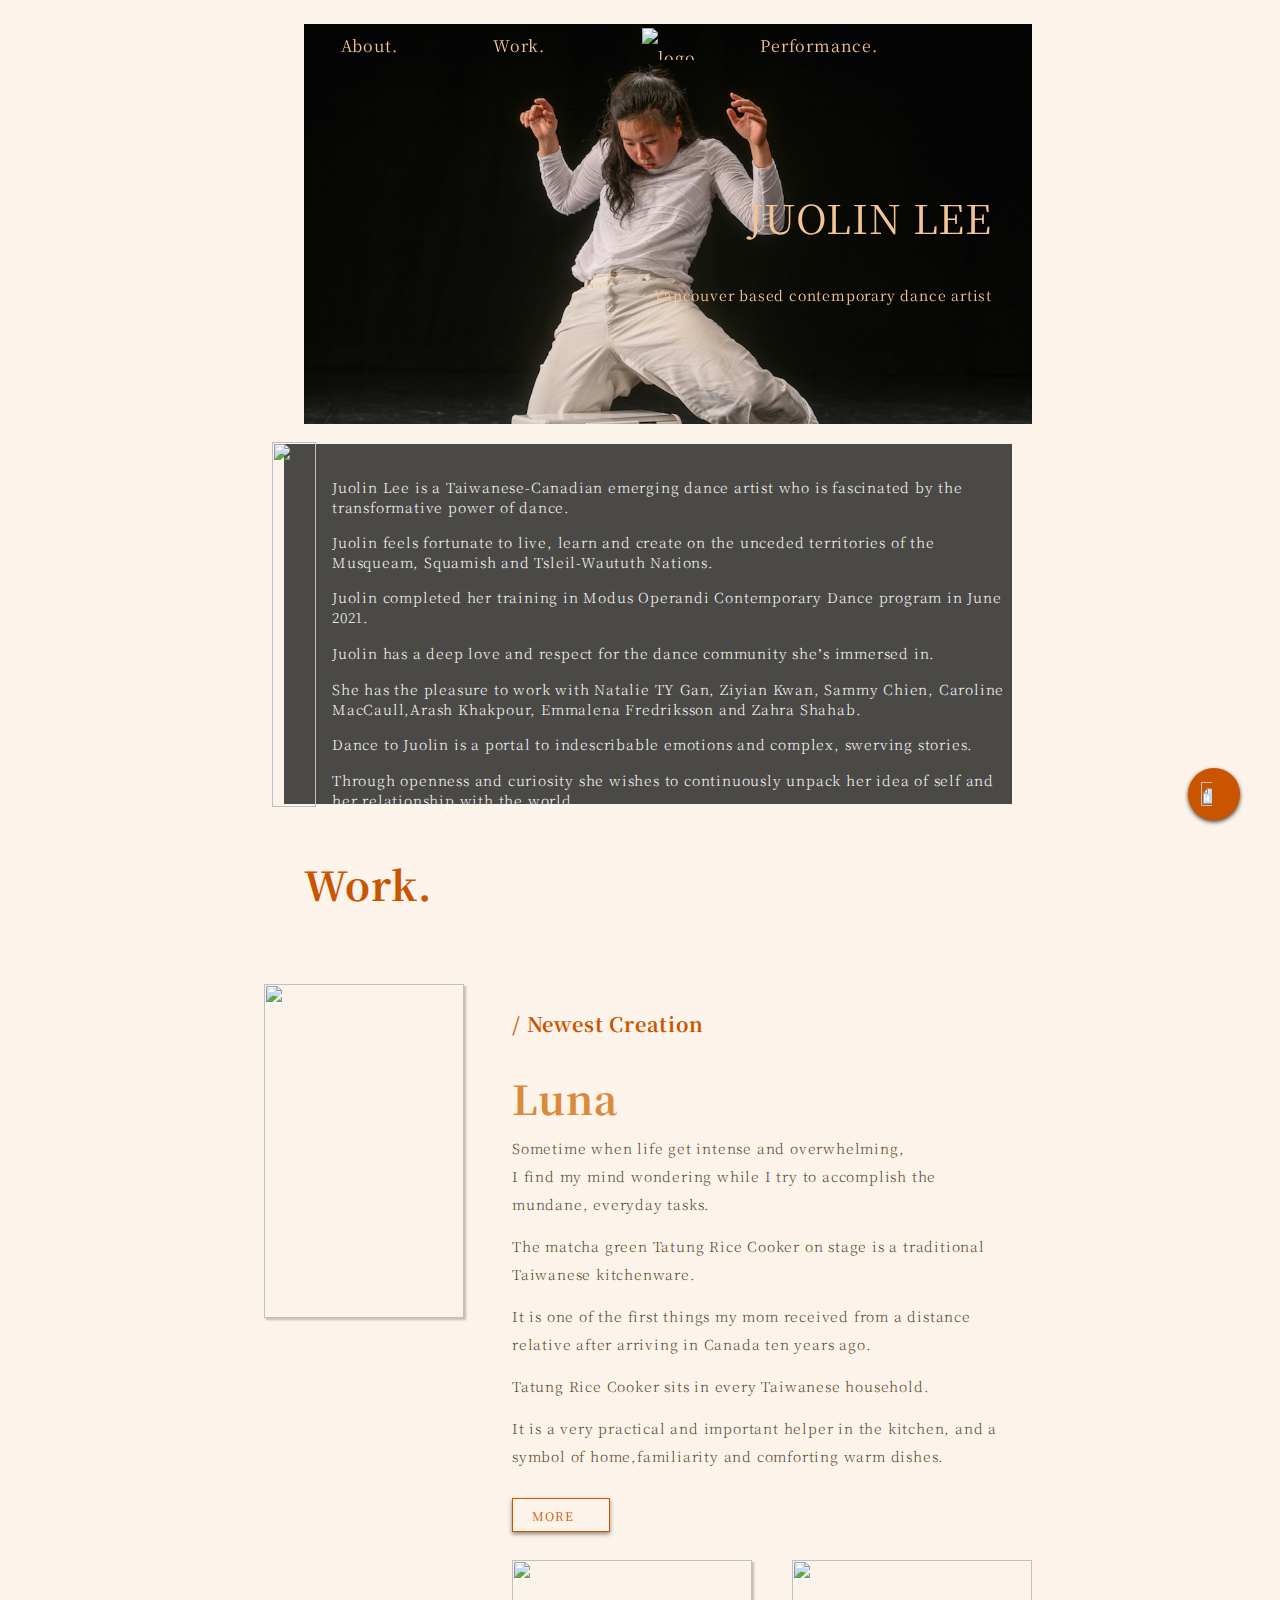
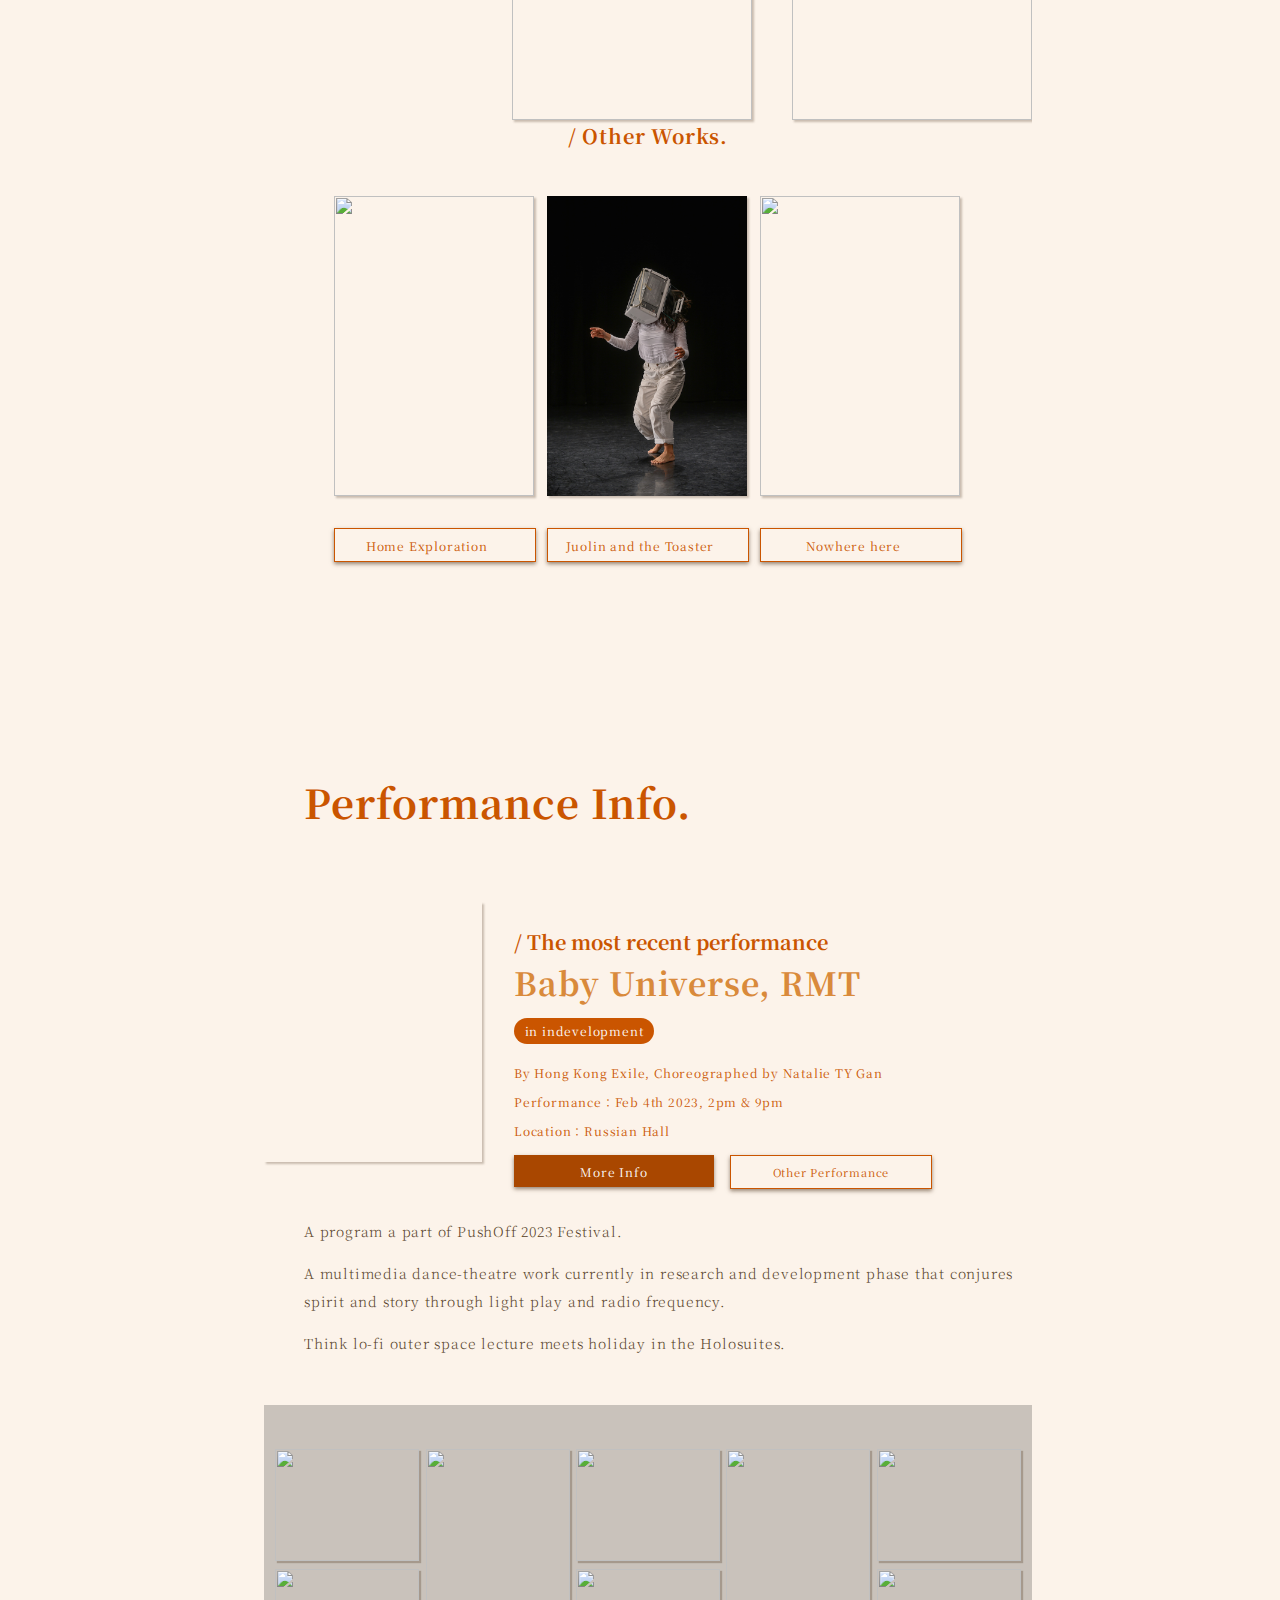
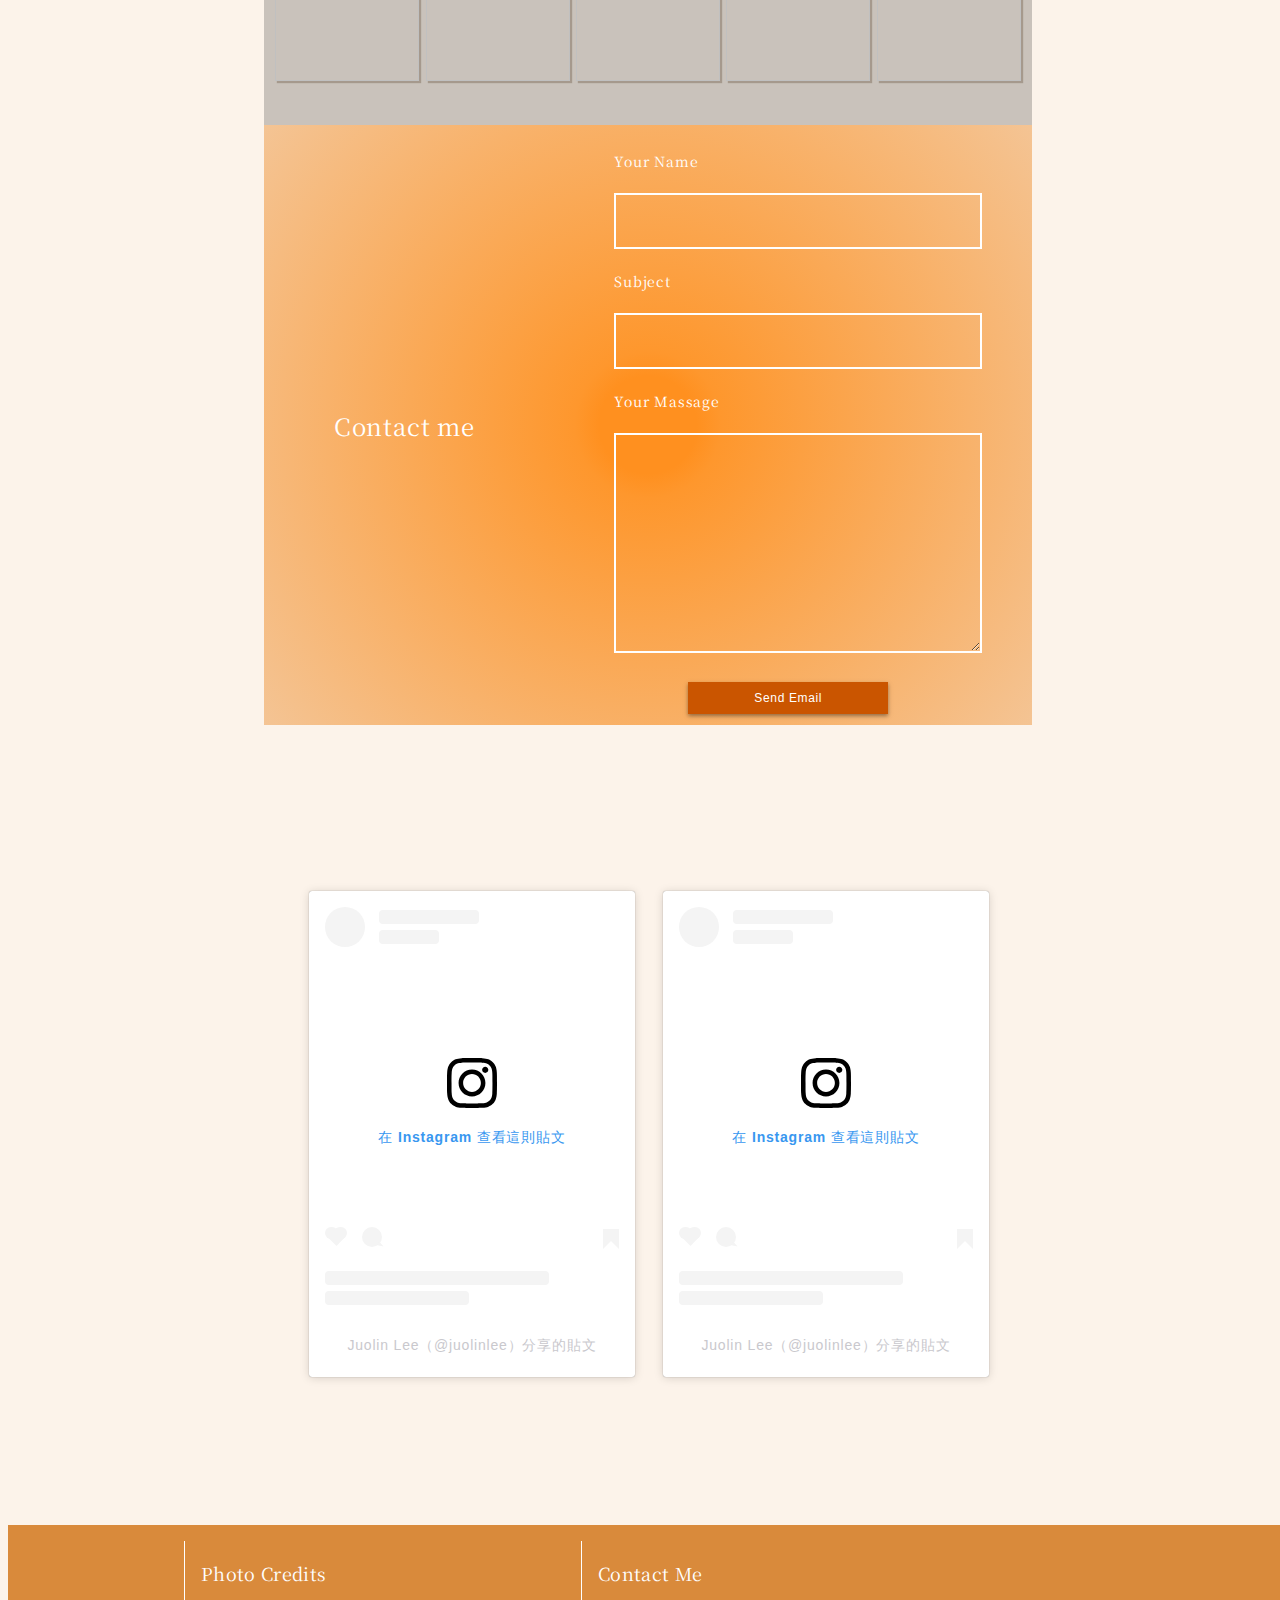
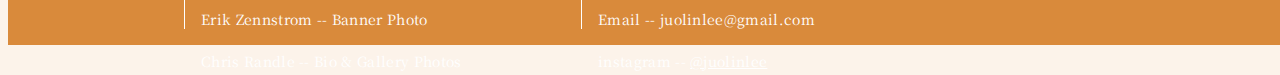
==== commit a574b31b: "20230310" ====
--- a/index.html
+++ b/index.html
@@ -64,9 +64,9 @@
             </div>
             <div id="carousel">
                 <ul>
-                    <li><img src="./WebsiteMaterial/Work/JuolinandtheToaster/Toasterphoto/Pic7.jpg" alt=" "></li>
-                    <li><img src="./WebsiteMaterial/Work/JuolinandtheToaster/Toasterphoto/Pic2.jpg" alt=" "></li>
-                    <li><img src="./WebsiteMaterial/Work/JuolinandtheToaster/Toasterphoto/Pic6.jpg" alt=" "></li>
+                    <li><img src="./WebsiteMaterial/Work/JuolinandtheToaster/Pic7.jpg" alt=" "></li>
+                    <li><img src="./WebsiteMaterial/Work/JuolinandtheToaster/Pic2.jpg" alt=" "></li>
+                    <li><img src="./WebsiteMaterial/Work/JuolinandtheToaster/Pic6.jpg" alt=" "></li>
                 </ul>
             </div>
         </div>
@@ -157,7 +157,7 @@
                     <!-- 作品照片 -->
                     <div class="work-img">
                         <a href="./WorkToaster.html">More</a>
-                        <img src="./WebsiteMaterial/Work/JuolinandtheToaster/Toasterphoto/Pic3.jpg" alt="">
+                        <img src="./WebsiteMaterial/Work/JuolinandtheToaster/Pic3.jpg" alt="">
                     </div>
                     <div class="button">
                         <!-- 按鈕名稱 -->
@@ -197,7 +197,6 @@
             <div class="Performance-Content">
                 <div class="left-img">
                     <!-- 左側照片 -->
-                    <img src="./WebsiteMaterial/Performance/BabyUniverseRMT/IMG0644.JPG" alt="">
                 </div>
                 <!-- 右側內容 -->
                 <div class="right-intro">
@@ -624,7 +623,7 @@
         </div>
         <!-- Header -->
         <div id="header">
-            <img src="./WebsiteMaterial/Work/JuolinandtheToaster/Toasterphoto/Header375.png" alt="">
+            <img src="./WebsiteMaterial/Work/JuolinandtheToaster/Header375.png" alt="">
             <!-- Title -->
             <div class="Titles">
                 <p class="Title">JUOLIN LEE</p>
@@ -724,7 +723,7 @@
                 <div class="Box">
                     <!-- 作品照片 -->
                     <div class="left-img">
-                        <img src="./WebsiteMaterial/Work/JuolinandtheToaster/Toasterphoto/Pic3.jpg" alt="">
+                        <img src="./WebsiteMaterial/Work/JuolinandtheToaster/Pic3.jpg" alt="">
                     </div>
                     <div class="right-intro">
                         <div class="WorkName">Juolin and the Toaster</div>
@@ -769,7 +768,7 @@
                 <div class="Subtitle">/ The most recent performance</div>
                 <!-- 照片 -->
                 <div class="pic">
-                    <img src="./WebsiteMaterial/Performance/BabyUniverseRMT/IMG0644.jpg" alt="">
+                    <img src="./WebsiteMaterial/Performance/BabyUniverseRMT/Pic1.jpg" alt="">
                 </div>
                 <!-- 表演名稱 -->
                 <div class="PerformanceName">
@@ -810,8 +809,9 @@
         <div id="nav_Contact">
         <div id="Contact">
             <div class="Title">Contact me</div>
-            <button id="email-button" type="button" onclick="copyEvent('email-button')">
-                <p>juolinlee@gmail.com</p> <img src="./Logo&Icons/ICON-White/copy.svg" alt="">
+            <button id="email-button" type="button" onclick="copyEvent('copy')">
+                <p id="copy" >juolinlee@gmail.com</p> 
+                <img src="./Logo&Icons/ICON-White/copy.svg" alt="">
             </button>
         </div>
         </div>
--- a/index.css
+++ b/index.css
@@ -0,0 +1,834 @@
+body {
+    width: 100%;
+    height: 100vh;
+    background-color: #FCF3EA;
+    font-family: 'Noto Serif TC', 'Noto Serif', serif;
+    letter-spacing: 0.05rem;
+}
+
+html{
+    scroll-behavior: smooth;
+  }
+
+.container2 {
+    display: none;
+    margin: 0 auto;
+}
+
+.container {
+    width: 1920px;
+    margin: 0 auto;
+}
+
+/* Nav */
+nav {
+    z-index: 9999;
+    position: fixed;
+    top: 0;
+    padding: 0;
+    width: 1920px;
+    height: 80px;
+    overflow: hidden;
+}
+
+#nav .SocialMedia a {
+    float: right;
+}
+
+#nav .SocialMedia img {
+    width: 60px;
+    margin-top: 10px;
+}
+
+#nav .SocialMedia {
+    float: right;
+    margin-right: 60px;
+}
+
+#nav ul {
+    float: right;
+    margin-right: 90px;
+}
+
+#nav ul li {
+    list-style: none;
+    text-align: center;
+    float: left;
+    margin: 0 27px;
+
+}
+
+
+
+#nav ul li:nth-child(5) {
+    margin-right: 0;
+}
+
+#nav ul li:nth-child(1) {
+    margin-left: 0;
+}
+
+#nav ul li img {
+    height: 57px;
+    margin-top: 11.5px;
+}
+
+
+#nav a {
+    display: block;
+    line-height: 80px;
+    text-decoration: none;
+    color: #F4C494;
+    font-size: 1.5rem;
+}
+
+#nav a:hover {
+    color: #D98A3B;
+    transform: scale(1.01);
+    transition: all;
+}
+
+#nav .links a {
+    width: 233px;
+}
+
+/* Header */
+.container #header {
+    width: 1920px;
+    height: 1080px;
+    position: relative;
+    overflow:hidden;
+}
+
+#carousel {
+    width: 1920px;
+    height: 1080px;
+    position: absolute;
+    top: 0;
+    left: 0;
+}
+
+.container #header img{
+    width: 1920px;
+    height: 100%;
+    vertical-align: bottom;
+}
+
+
+.container #header .Title {
+    color: #F4C494;
+    text-align: end;
+    font-size: 6.25rem;
+}
+
+.container #header .Subtitle {
+    color: #F4C494;
+    font-size: 2rem;
+}
+
+.container #header .Titles {
+    position: absolute;
+    top: 400px;
+    right: 80px;
+    z-index: 9999;
+
+}
+
+.container #header .SocialMedia_768 {
+    display: none;
+}
+
+/* Bio */
+#bio {
+    width: 1920px;
+    background-image: url("./WebsiteMaterial/Photos/pic9.JPG");
+    background-repeat: no-repeat;
+    background-size: cover;
+    background-position: 10%;
+    height: 1080px;
+    position: relative;
+    display: flex;
+    align-items: center;
+    justify-content: center;
+    margin: 0 auto;
+}
+
+#bio img {
+    left: 48px;
+    position: absolute;
+    z-index: 99999;
+}
+
+.biotxt-Bg {
+    width: 1760px;
+    height: 920px;
+    background-color: rgba(0, 0, 0, 0.7);
+    position: absolute;
+    display: flex;
+    align-items: center;
+    justify-content: center;
+    left: 80px;
+}
+
+.bio-Title,
+.bio-Subtitle {
+    display: none;
+}
+
+.biotxt {
+    color: #fff;
+    width: 1640px;
+    height: 476px;
+    margin-left: 116px;
+}
+
+.biotxt p {
+    font-size: 1.5rem;
+    line-height: 2.1rem;
+    margin-bottom: 28px;
+}
+
+
+/* Work1 */
+#Work1 {
+    width: 1920px;
+    height: 1600px;
+    margin: 0 auto;
+}
+
+#Work1 .Title {
+    color: #CA5500;
+    font-size: 7.5rem;
+    font-weight: bold;
+    letter-spacing: 0.6rem;
+    width: 400px;
+    height: 150px;
+    line-height: 150px;
+    margin-top: 60px;
+    margin-left: 60px;
+    margin-bottom: 160px;
+}
+
+/* 照片 */
+/* 左區照片 */
+#Work1 .left-img img {
+    width: 480px;
+    height: 800px;
+    box-shadow: 2px 2px 2px rgba(82, 59, 35, 0.3);
+}
+
+/* 右區照片 */
+#Work1 .right-img img {
+    width: 600px;
+    height: 400px;
+    margin-left: 80px;
+    box-shadow: 2px 2px 2px rgba(82, 59, 35, 0.3);
+
+}
+
+#Work1 .right-img img:nth-child(1) {
+    margin-left: 0;
+}
+
+#Work1 .right-img {
+    display: flex;
+}
+
+/* 右區副標題＆底線 */
+#Work1 .Subtitle-Line {
+    display: flex;
+}
+
+#Work1 .Subtitle-Line img {
+    width: 825px;
+    padding-top: 26px;
+    margin-left: 30px;
+}
+
+#Work1 .Subtitle {
+    font-size: 2rem;
+    color: #CA5500;
+    font-weight: bold;
+    line-height: 64px;
+}
+
+/* 右區作品標題 */
+#Work1 .WorkName {
+    color: #D98A3B;
+    font-size: 7.5rem;
+    letter-spacing: 0.6rem;
+    font-weight: bold;
+    height: 150px;
+    line-height: 9.375rem;
+    margin-bottom: 40px;
+
+}
+
+/* 右區作品介紹文字 */
+#Work1 .introtxt {
+    margin-bottom: 40px;
+    width: 1120px;
+}
+
+#Work1 .introtxt p {
+    font-size: 1.25rem;
+    line-height: 2.5rem;
+    color: #523B23;
+    font-weight: 400;
+}
+
+
+/* 按鈕 */
+
+#Work1 .right-intro a {
+    display: block;
+    display: flex;
+    align-items: center;
+    justify-content: center;
+    width: 240px;
+    height: 64px;
+    text-decoration: none;
+    font-size: 1.5rem;
+    color: #CA5500;
+    border: 2px solid #CA5500;
+    margin-bottom: 60px;
+    box-shadow: 0px 2px 4px rgba(82, 59, 35, 0.6);
+}
+
+
+#Work1 .right-intro a .svg {
+    width: 36px;
+    height: 36px;
+    background-image: url("./Logo&Icons/ICON-Orange/chevron-right.svg");
+    background-position: center;
+    background-size: contain;
+
+}
+
+#Work1 .right-intro a:hover {
+    color: #fff;
+    background-color: #CA5500;
+}
+
+#Work1 .right-intro a:hover .svg {
+    background-image: url("./Logo&Icons/ICON-White/chevron-right.svg");
+    background-position: center;
+
+}
+
+
+/* 右區排列 */
+#Work1 .right-intro {
+    width: 1280px;
+}
+
+#Work1 .Work-Content {
+    display: flex;
+    justify-content: space-between;
+
+}
+
+
+
+
+/* work2 */
+
+/* 副標題 */
+#work2 {
+    width: 1920px;
+    margin: 0 auto;
+}
+
+#Work2 .Subtitle {
+    font-size: 2rem;
+    color: #CA5500;
+    font-weight: bold;
+    line-height: 64px;
+    text-align: center;
+    margin-bottom: 60px;
+    margin-top: 54px;
+}
+
+#Work2 .work-img {
+    width: 420px;
+    height: 630px;
+    position: relative;
+    margin-bottom: 60px;
+    box-shadow: 2px 2px 2px rgba(82, 59, 35, 0.3);
+}
+
+#Work2 .work-img img {
+    width: 420px;
+    height: 630px;
+    position: absolute;
+}
+
+#Work2 .Box .work-img a {
+    display: block;
+    width: 420px;
+    height: 630px;
+    position: absolute;
+    z-index: 999;
+    font-size: 1.5rem;
+    opacity: 0;
+}
+
+#Work2 .work-img a:hover {
+    width: 420px;
+    height: 630px;
+    position: absolute;
+    background-color: rgba(0, 0, 0, 0.4);
+    color: white;
+    z-index: 999;
+    text-align: center;
+    line-height: 630px;
+    text-decoration: none;
+    font-size: 1.5rem;
+    opacity: 1;
+    transition: all 0.3s;
+}
+
+
+
+
+/* 按鈕 */
+#Work2 .button a {
+    display: block;
+    display: flex;
+    align-items: center;
+    justify-content: center;
+    width: 420px;
+    height: 64px;
+    text-decoration: none;
+    font-size: 1.5rem;
+    color: #CA5500;
+    border: 2px solid #CA5500;
+    box-shadow: 0px 2px 4px rgba(82, 59, 35, 0.6);
+}
+
+#Work2 .button a .svg {
+    background-image: url("./Logo&Icons/ICON-Orange/chevron-right.svg");
+    background-position: center;
+    background-size: contain;
+    width: 36px;
+    height: 36px;
+}
+
+#Work2 .button a:hover {
+    color: #fff;
+    background-color: #CA5500;
+}
+
+#Work2 .button a:hover .svg {
+    background-image: url("./Logo&Icons/ICON-White/chevron-right.svg");
+    background-position: center;
+}
+
+#Work2 .Work-List {
+    display: flex;
+    width: 1360px;
+    height: 754px;
+    justify-content: space-around;
+    margin: 0 auto;
+}
+
+
+/* Curiosity */
+
+#Curiosity {
+    width: 1920px;
+    height: 360px;
+    display: flex;
+    flex-direction: column;
+    justify-content: center;
+    align-items: center;
+    margin: 0 auto;
+    margin-top: 66px;
+}
+
+#Curiosity img {
+    width: 1410px;
+}
+
+/* Performance */
+/* 區標題 */
+#Performance {
+    width: 1920px;
+    margin: 0 auto;
+}
+
+#Performance .Title {
+    color: #CA5500;
+    font-size: 7.5rem;
+    font-weight: bold;
+    letter-spacing: 0.6rem;
+    width: 1300px;
+    height: 150px;
+    line-height: 150px;
+    margin-top: 60px;
+    margin-left: 60px;
+    margin-bottom: 160px;
+}
+
+#Performance .Subtitle-Line {
+    display: flex;
+}
+
+#Performance .Subtitle-Line img {
+    width: 600px;
+    padding-top: 26px;
+    margin-left: 28px;
+}
+
+#Performance .Subtitle {
+    font-size: 2rem;
+    color: #CA5500;
+    font-weight: bold;
+    line-height: 4rem;
+    letter-spacing: 0;
+}
+
+
+
+/* 表演資訊 */
+
+#Performance .introtxt2 {
+    display: none;
+}
+
+#Performance .Performance-Content {
+    display: flex;
+    justify-content: space-between;
+}
+
+#Performance .right-intro {
+    width: 1140px;
+    margin-right: 60px;
+}
+
+#Performance .left-img{
+    width: 656px;
+    height: 628px;
+    background-image: url("./WebsiteMaterial/Performance/BabyUniverseRMT/Pic1.jpg");
+    background-size: cover;
+    box-shadow: 2px 2px 2px rgba(82, 59, 35, 0.3);
+    overflow: hidden;
+}
+
+/* #Performance .left-img img {
+    width: 840px;
+} */
+
+/* 右區作品介紹文字 */
+
+#Performance .PerformanceName {
+    font-size: 3.75rem;
+    font-weight: bold;
+    line-height: 120px;
+    color: #D98A3B;
+}
+
+#Performance .PerformanceStatus {
+    color: #fff;
+    background-color: #CA5500;
+    width: 180px;
+    height: 36px;
+    text-align: center;
+    line-height: 2.25rem;
+    border-radius: 40px;
+    margin-bottom: 40px;
+    font-size: 1rem;
+}
+
+#Performance .Performance-info p {
+    font-size: 1.5rem;
+    color: #CA5500;
+    margin-bottom: 12px;
+}
+
+#Performance .introtxt p {
+    font-size: 1.25rem;
+    line-height: 40px;
+    color: #523B23;
+    font-weight: 400;
+}
+
+#Performance .introtxt {
+    margin-top: 40px;
+    margin-bottom: 40px;
+    width: 1140px;
+}
+
+/* 按鈕 */
+#Performance .button {
+    display: flex;
+}
+
+#Performance .right-intro .MoreInfo {
+    display: block;
+    display: flex;
+    align-items: center;
+    justify-content: center;
+    width: 420px;
+    height: 64px;
+    text-decoration: none;
+    color: #fff;
+    background-color: #A94700;
+    font-size: 1.5rem;
+    margin-right: 40px;
+    box-shadow: 0px 2px 4px rgba(82, 59, 35, 0.6);
+}
+
+
+#Performance .right-intro .OtherPerformance {
+    display: block;
+    display: flex;
+    align-items: center;
+    justify-content: center;
+    width: 420px;
+    height: 64px;
+    text-decoration: none;
+    color: #CA5500;
+    font-size: 1.5rem;
+    border: 2px solid #CA5500;
+    margin-right: 40px;
+    box-shadow: 0px 2px 4px rgba(82, 59, 35, 0.6);
+}
+
+#Performance .right-intro a:hover {
+    color: #fff;
+    background-color: #CA5500;
+}
+
+/* Gallery */
+
+#Gallery {
+    margin: 0 auto;
+    margin-top: 160px;
+    background-image: url("./WebsiteMaterial/Photos/DSC_2128\ copy.JPG");
+    width: 1920px;
+    height: 820px;
+    background-position: 20%;
+    background-size: cover;
+}
+
+#Gallery .bg {
+    background-color: rgba(0, 0, 0, 0.2);
+    width: 1920px;
+    height: 820px;
+    display: flex;
+    align-items: center;
+    justify-content: center;
+}
+
+#Gallery .content {
+    display: flex;
+    width: 1880px;
+    justify-content: space-around;
+}
+
+#Gallery .block2 {
+    width: 360px;
+    height: 580px;
+    display: flex;
+    flex-direction: column;
+    justify-content: space-between;
+}
+
+#Gallery .block {
+    height: 580px;
+    width: 360px;
+}
+
+#Gallery .block2 img {
+    width: 360px;
+    height: 280px;
+    box-shadow: 2px 2px 2px rgba(82, 59, 35, 0.3);
+}
+
+#Gallery .block img {
+    width: 360px;
+    height: 580px;
+    margin: 0;
+    box-shadow: 2px 2px 2px rgba(82, 59, 35, 0.3);
+}
+
+/* Contact */
+
+#Contact {
+    width: 1920px;
+    height: 960px;
+    margin: 0 auto;
+    background-image: radial-gradient(circle, #FF901F 10%, #FE972D 15%, #FE972D 10%, #F4C494 100%, #ffff 80%, #F4C494 100%);
+    background-repeat: no-repeat;
+    color: #ffff;
+    display: flex;
+    justify-content: space-around;
+    align-items: center;
+}
+
+
+#Contact .Title {
+    font-size: 3.75rem;
+}
+
+#Contact .Title:hover {
+    text-shadow: 0px 0px 12px rgba(255, 255, 255, 0.6);
+}
+
+#Contact .right-content {
+    display: flex;
+    flex-direction: column;
+    justify-content: center;
+    align-items: center;
+}
+
+form {
+    width: 480px;
+}
+
+input:hover {
+    box-shadow: 0px 0px 12px rgba(255, 255, 255, 0.6);
+}
+
+#bodyText:hover {
+    box-shadow: 0px 0px 12px rgba(255, 255, 255, 0.6);
+
+}
+
+p {
+    font-size: 1.25rem;
+}
+
+#nameText,
+#subText {
+    width: 480px;
+    height: 52px;
+    margin-top: 8px;
+    margin-bottom: 20px;
+    background-color: #f4c49400;
+    color: #ffff;
+    border: 2px solid #ffff;
+    padding: 8px;
+}
+
+
+#bodyText {
+    width: 480px;
+    height: 275px;
+    margin: 8px 20px 0 0;
+    background-color: rgba(244, 196, 148, 0);
+    color: #ffff;
+    border: 2px solid #ffff;
+    padding: 8px;
+}
+
+#email-button {
+    margin-top: 40px;
+    width: 420px;
+    height: 64px;
+    background-color: #CA5500;
+    color: #ffff;
+    border: #CA5500;
+    box-shadow: 0px 2px 4px rgba(82, 59, 35, 0.6);
+    font-size: 24px;
+
+}
+
+#email-button:hover {
+
+    box-shadow: 0px 0px 16px rgba(255, 255, 255, 0.5);
+
+}
+
+/* IG Post */
+#IGPost {
+    width: 1920px;
+    height: 960px;
+    position: relative;
+    margin: 0 auto;
+}
+
+#IGPost .Post-List {
+    width: 1280px;
+    height: 600px;
+    display: flex;
+    align-items: center;
+    justify-content: space-between;
+    position: absolute;
+    top: 180px;
+    left: 320px;
+}
+
+#IGPost .Post {
+    width: 400px;
+}
+
+#IGPost .Follow {
+    position: absolute;
+}
+
+#IGPost .Id {
+    position: absolute;
+    right: 0;
+    bottom: 0;
+}
+
+
+/* top */
+#fixedTop {
+    background-color: #CA5500;
+    width: 60px;
+    height: 60px;
+    display: block;
+    text-align: center;
+    line-height: 70px;
+    transform: rotate(270deg);
+    border-radius: 40px;
+    box-shadow: -2px 0px 4px rgba(82, 59, 35, 1);
+    position: fixed;
+    right: 160px;
+    bottom: 100px;
+    z-index: 9999;
+}
+
+
+/* Footer */
+#Footer {
+    width: 100%;
+    height: 200px;
+    background-color: #D98A3B;
+    display: flex;
+    flex-direction: row;
+    align-items: flex-start;
+}
+
+#Footer img {
+    width: 233px;
+    margin-left: 80px;
+    margin-top: 20px;
+}
+
+#Footer .info {
+    color: #fff;
+    width: 400px;
+    height: 119px;
+    margin-left: 120px;
+    margin-top: 20px;
+    padding-left: 20px;
+    border-left: 1px solid #fff;
+}
+
+#Footer .info p {
+    font-size: 1.25rem;
+    line-height: 2.5rem;
+}
+
+#Footer .info .Subtitle {
+    font-size: 1.5rem;
+    line-height: 40px;
+}
+
+#Footer a {
+    color: #fff;
+}--- a/RWD/indexRWD.css
+++ b/RWD/indexRWD.css
@@ -0,0 +1,1703 @@
+/* 1440 */
+@media(min-width:1366px) and (max-width:1919px) {
+    .container {
+        width: 1440px;
+        margin: 0 auto;
+        overflow: hidden;
+    }
+
+    /* nav */
+    nav {
+        width: 1440px;
+    }
+
+    #nav .SocialMedia img {
+        width: 44px;
+        margin-top: 18px;
+    }
+
+    #nav .SocialMedia {
+        margin-right: 40px;
+    }
+
+    #nav ul {
+        margin-right: 90px;
+    }
+
+    #nav .links a {
+        width: 165px;
+    }
+
+    #nav a {
+        line-height: 80px;
+        font-size: 1.25rem;
+    }
+
+    #nav ul li img {
+        width: 165px;
+        height: 57px;
+        margin-top: 11.5px;
+    }
+
+    #nav ul li {
+        margin: 0 23px;
+    }
+
+    /* header */
+    .container #header {
+        width: 1440px;
+        height: 800px;
+        overflow: hidden;
+    }
+
+    #carousel {
+        width: 1440px;
+        height: 1080px;
+        border: 1px solid rgb(72, 0, 255);
+    }
+
+    .container #header img {
+        width: 1440px;
+        height: 100%;
+        border: 1px solid red;
+    }
+
+    .container #header .Title {
+        font-size: 4.38rem;
+    }
+
+    .container #header .Subtitle {
+        font-size: 1.5rem;
+    }
+
+    .container #header .Titles {
+        top: 284px;
+        right: 56px;
+    }
+
+    /* bio */
+    #bio {
+        height: 800px;
+        width: 1440px;
+        margin: 0 auto;
+    }
+
+    #bio img {
+        left: 28px;
+        width: 72px;
+        height: 597px;
+    }
+
+    .biotxt-Bg {
+        width: 1336px;
+        height: 688px;
+        left: 52px;
+    }
+
+    .biotxt {
+        width: 1244px;
+        height: 361px;
+        margin-left: 72px;
+    }
+
+    .biotxt p {
+        font-size: 1.125rem;
+        line-height: 1.575rem;
+        margin-bottom: 24px;
+    }
+
+    /* Work1 */
+    #Work1 {
+        height: 1140px;
+        width: 1440px;
+        margin: 0 auto;
+    }
+
+    #Work1 .Title {
+        font-size: 5rem;
+        letter-spacing: 0.6rem;
+        line-height: 6.25rem;
+        width: 316px;
+        height: 100px;
+        margin-top: 40px;
+        margin-left: 40px;
+        margin-bottom: 124px;
+    }
+
+    /* 照片 */
+    /* 左區照片 */
+    #Work1 .left-img img {
+        width: 360px;
+        height: 600px;
+    }
+
+    /* 右區照片 */
+    #Work1 .right-img img {
+        width: 420px;
+        height: 280px;
+        margin-left: 60px;
+    }
+
+
+
+    /* 右區副標題＆底線 */
+
+    #Work1 .Subtitle-Line img {
+        width: 600px;
+        padding-top: 16px;
+        margin-left: 20px;
+    }
+
+    #Work1 .Subtitle {
+        font-size: 1.25rem;
+        line-height: 2.5rem;
+    }
+
+    /* 右區作品標題 */
+    #Work1 .WorkName {
+        font-size: 5rem;
+        letter-spacing: 0.6rem;
+        line-height: 6.2.5rem;
+        height: 100px;
+        margin-bottom: 28px;
+    }
+
+    /* 右區作品介紹文字 */
+    #Work1 .introtxt {
+        margin-bottom: 40px;
+        width: 840px;
+    }
+
+    #Work1 .introtxt p {
+        font-size: 0.875rem;
+        line-height: 1.75rem;
+    }
+
+    /* 按鈕 */
+
+    #Work1 .right-intro a {
+        width: 160px;
+        height: 44px;
+        font-size: 1.125rem;
+        margin-bottom: 40px;
+    }
+
+    #Work1 .right-intro a .svg {
+        width: 24px;
+        height: 24px;
+    }
+
+
+    /* 右區排列 */
+    #Work1 .right-intro {
+        width: 900px;
+    }
+
+
+    /* Work2 */
+    #Work2 .Subtitle {
+        font-size: 1.25rem;
+        line-height: 2.5rem;
+        margin-bottom: 40px;
+        margin-top: 44px;
+
+    }
+
+    #Work2 .work-img {
+        width: 300px;
+        height: 450px;
+        margin-bottom: 40px;
+    }
+
+    #Work2 .work-img img {
+        width: 300px;
+        height: 450px;
+    }
+
+
+    #Work2 .Box .work-img a {
+        width: 300px;
+        height: 450px;
+        font-size: 1.5rem;
+    }
+
+    #Work2 .work-img a:hover {
+        line-height: 450px;
+        font-size: 1.5rem;
+    }
+
+    /* 按鈕 */
+    #Work2 .button a {
+        width: 300px;
+        height: 46px;
+        font-size: 1.125rem;
+    }
+
+    #Work2 .Work-List {
+        width: 973px;
+        height: 536px;
+    }
+
+    #Work2 .button a .svg {
+        width: 24px;
+        height: 24px;
+    }
+
+    /* Curiosity */
+
+    #Curiosity {
+        height: 256px;
+        width: 1440px;
+        margin: 0 auto;
+        margin-top: 52px;        
+    }
+
+    #Curiosity img {
+        width: 969px;
+    }
+
+    /* Performance */
+    /* 區標題 */
+    #performance {
+        width: 1440px;
+        margin: 0 auto;
+        border: 1px solid red;
+    }
+
+    #Performance .Title {
+        font-size: 5rem;
+        letter-spacing: 0.6rem;
+        line-height: 6.25rem;
+        width: 960px;
+        height: 100px;
+        margin-top: 40px;
+        margin-left: 40px;
+        margin-bottom: 124px;
+    }
+
+
+    #Performance .Subtitle-Line img {
+        width: 426px;
+        padding-top: 16px;
+        margin-left: 20px;
+    }
+
+    #Performance .Subtitle {
+        font-size: 1.25rem;
+        line-height: 2.5rem;
+    }
+
+
+    /* 表演資訊 */
+    #Performance .Performance-Content {
+        width: 1440px;
+    }
+
+    #Performance .right-intro {
+        width: 790px;
+        margin-right: 62px;
+    }
+
+    #Performance .left-img{
+        width: 520px;
+        height: 468px;
+        box-shadow: 2px 2px 2px rgba(82, 59, 35, 0.3);
+        overflow: hidden;
+    }
+
+    /* 右區作品介紹文字 */
+
+    #Performance .PerformanceName {
+        font-size: 2.5rem;
+        line-height: 5rem;
+    }
+
+    #Performance .PerformanceStatus {
+        width: 140px;
+        height: 26px;
+        line-height: 1.5rem;
+        border-radius: 40px;
+        margin-bottom: 12px;
+        font-size: 0.75rem;
+    }
+
+    #Performance .Performance-info p {
+        font-size: 1.125rem;
+        margin-bottom: 12px;
+    }
+
+    #Performance .introtxt p {
+        font-size: 0.875rem;
+        line-height: 1.75rem;
+        font-weight: lighter;
+    }
+
+    #Performance .introtxt {
+        margin-top: 20px;
+        margin-bottom: 28px;
+        width: 750px;
+    }
+
+    /* 按鈕 */
+    #Performance .right-intro .OtherPerformance {
+        width: 300px;
+        height: 46px;
+        font-size: 1.125rem;
+        margin-right: 40px;
+    }
+
+    #Performance .right-intro .MoreInfo {
+        width: 300px;
+        height: 46px;
+        font-size: 1.125rem;
+        margin-right: 40px;
+    }
+
+    /* Gallery */
+
+    #Gallery {
+        width: 1440px;
+        margin: 0 auto;
+        margin-top: 120px;
+        height: 580px;
+    }
+
+    #Gallery .bg {
+        width: 1440px;
+        height: 580px;
+    }
+
+    #Gallery .content {
+        width: 1328px;
+    }
+
+    #Gallery .block2 {
+        width: 256px;
+        height: 412px;
+    }
+
+    #Gallery .block {
+        height: 412px;
+        width: 256px;
+    }
+
+    #Gallery .block2 img {
+        width: 256px;
+        height: 200px;
+    }
+
+    #Gallery .block img {
+        height: 412px;
+        width: 256px;
+        margin: 0;
+    }
+
+    /* Contact */
+
+    #Contact {
+        height: 800px;
+        width: 1440px;
+        margin: 0 auto;
+    }
+
+
+    #Contact .Title {
+        font-size: 2.5rem;
+    }
+
+
+    form {
+        width: 348px;
+    }
+
+    p {
+        font-size: 0.875rem;
+    }
+
+    #nameText,
+    #subText {
+        width: 348px;
+        height: 36px;
+        margin-top: 8px;
+        margin-bottom: 16px;
+
+    }
+
+
+    #bodyText {
+        width: 348px;
+        height: 200px;
+        margin: 8px 16px 0 0;
+    }
+
+    #email-button {
+        margin-top: 40px;
+        width: 300px;
+        height: 46px;
+        font-size: 1.125rem;
+
+    }
+
+    /* IG Post */
+    #IGPost {
+        height: 800px;
+        width: 1440px;
+        margin: 0 auto;
+    }
+
+    #IGPost .Post-List {
+        width: 1042px;
+        height: 420px;
+        top: 156px;
+        left: 199px;
+    }
+
+    #IGPost .Post {
+        width: 326px;
+    }
+
+    #IGPost .Follow {
+        height: 620px;
+    }
+
+    #IGPost .Id {
+        width: 520px;
+    }
+
+    /* top */
+    #fixedTop {
+        width: 52px;
+        height: 52px;
+        line-height: 62px;
+        right: 100px;
+        bottom: 100px;
+    }
+
+    #fixedTop img {
+        width: 24px;
+        height: 24px;
+    }
+
+    /* Footer */
+    #Footer {
+        width: 100%;
+        height: 140px;
+    }
+
+    #Footer img {
+        width: 200px;
+        margin-left: 60px;
+        margin-top: 20px;
+    }
+
+    #Footer .info {
+        width: 300px;
+        height: 85px;
+        margin-left: 80px;
+        margin-top: 28px;
+        padding-left: 16px;
+    }
+
+    #Footer .info p {
+        font-size: 0.875rem;
+        line-height: 1.75rem;
+    }
+
+    #Footer .info .Subtitle {
+        font-size: 1.125rem;
+        line-height: 1.575;
+    }
+}
+
+/* 768 */
+@media(min-width:768px) and (max-width:1365px) {
+    .container {
+        width: 768px;
+        margin: 0 auto;
+        overflow: hidden;
+    }
+
+    /* nav */
+    nav {
+        width: 768px;
+        height: 60px;
+    }
+
+    #nav .SocialMedia img {
+        display: none;
+    }
+
+    #nav ul {
+        margin-right: 19px;
+    }
+
+    #nav .links a {
+        width: 130px;
+    }
+
+    #nav a {
+        line-height: 60px;
+        font-size: 1rem;
+    }
+
+    #nav ul li img {
+        width: 130px;
+        height: 40px;
+    }
+
+    #nav ul li {
+        margin: 0 10px;
+    }
+
+    /* header */
+    .container #header {
+        width: 768px;
+        height: 416px;
+        position: relative;
+        overflow: hidden;
+
+    }
+
+    #carousel {
+        position: absolute;
+        width: auto;
+        height: 416px;
+        top: 0;
+        left: 0;
+    }
+
+    .container #header img {
+        width: 768px;
+        height: 100%;
+        vertical-align: bottom;
+    }
+
+    .container #header .Title {
+        font-size: 2.5rem;
+    }
+
+    .container #header .Subtitle {
+        font-size: 0.875rem;
+    }
+
+    .container #header .Titles {
+        position: absolute;
+        top: 140px;
+        right: 40px;
+        z-index: 9999;
+    }
+
+
+    .container #header .SocialMedia_768 img {
+        width: 44px;
+    }
+
+    .container #header .SocialMedia_768 {
+        position: absolute;
+        display: block;
+        display: flex;
+        flex-direction: row;
+        width: 88px;
+        height: 44px;
+        bottom: 16px;
+        right: 24px;
+    }
+
+    /* bio */
+    #bio {
+        height: 400px;
+        width: 768px;
+        margin: 0 auto;
+    }
+
+    #bio img {
+        left: 8px;
+        width: 44px;
+        height: 365px;
+    }
+
+    .biotxt-Bg {
+        width: 728px;
+        height: 360px;
+        left: 20px;
+
+    }
+
+    .biotxt {
+        width: 728px;
+        height: 320px;
+        margin-left: 48px;
+    }
+
+    .biotxt p {
+        font-size: 0.875rem;
+        line-height: 1.225rem;
+        font-weight: lighter;
+        margin-bottom: 16px;
+    }
+
+
+
+    /* Work1 */
+    #Work1 {
+        height: 840px;
+        width: 768px;
+        margin: 0 auto;
+    }
+
+    #Work1 .Title {
+        font-size: 2.5rem;
+        line-height: 5rem;
+        width: 124px;
+        height: 80px;
+        margin-top: 20px;
+        margin-left: 40px;
+        margin-bottom: 60px;
+        letter-spacing: 0.06rem;
+    }
+
+    /* 照片 */
+    /* 左區照片 */
+    #Work1 .left-img img {
+        width: 200px;
+        height: 334px;
+
+    }
+
+    /* 右區照片 */
+    #Work1 .right-img img {
+        width: 240px;
+        height: 160px;
+        margin-left: 40px;
+    }
+
+
+
+    /* 右區副標題＆底線 */
+
+    #Work1 .Subtitle-Line img {
+        width: 260px;
+        padding-top: 16px;
+        margin-left: 16px;
+    }
+
+    #Work1 .Subtitle {
+        font-size: 1.25rem;
+        line-height: 2.5rem;
+    }
+
+    /* 右區作品標題 */
+    #Work1 .WorkName {
+        font-size: 2.5rem;
+        line-height: 2.75rem;
+        height: 44px;
+        width: 480px;
+        margin: 12px 0;
+        letter-spacing: 0.06rem;
+    }
+
+    /* 右區作品介紹文字 */
+    #Work1 .introtxt {
+        margin-bottom: 28px;
+        width: 488px;
+    }
+
+    #Work1 .introtxt p {
+        font-size: 0.875rem;
+        line-height: 1.75rem;
+        font-weight: lighter;
+    }
+
+    /* 按鈕 */
+
+    #Work1 .right-intro a {
+        width: 96px;
+        height: 32px;
+        font-size: 0.75rem;
+        margin-bottom: 28px;
+        border: 1px solid #CA5500;
+    }
+
+    #Work1 .right-intro a .svg {
+        width: 16px;
+        height: 16px;
+    }
+
+
+    /* 右區排列 */
+    #Work1 .right-intro {
+        width: 520px;
+    }
+
+
+    /* Work2 */
+    #Work2 {
+        width: 768px;
+        margin: 0 auto;
+    }
+
+    #Work2 .Subtitle {
+        font-size: 1.25rem;
+        line-height: 2.5rem;
+        margin-bottom: 40px;
+        margin-top: 32px;
+    }
+
+    #Work2 .work-img {
+        width: 200px;
+        height: 300px;
+        margin-bottom: 32px;
+    }
+
+    #Work2 .work-img img {
+        width: 200px;
+        height: 300px;
+    }
+
+
+    #Work2 .Box .work-img a {
+        width: 200px;
+        height: 300px;
+        font-size: 1rem;
+
+    }
+
+    #Work2 .work-img a:hover {
+        line-height: 300px;
+        font-size: 1rem;
+    }
+
+
+    /* 按鈕 */
+    #Work2 .button a {
+        width: 200px;
+        height: 32px;
+        font-size: 0.75rem;
+        border: 1px solid #CA5500;
+    }
+
+    #Work2 .button a .svg {
+        width: 16px;
+        height: 16px;
+    }
+
+
+    #Work2 .Work-List {
+        width: 640px;
+        height: 372px;
+    }
+
+    /* Curiosity */
+
+    #Curiosity {
+        height: 142px;
+        width: 768px;
+        margin: 0 auto;
+        margin-top: 32px;
+    }
+
+    #Curiosity img {
+        width: 617px;
+    }
+
+    /* Performance */
+    /* 區標題 */
+    #performance {
+        width: 768px;
+        margin: 0 auto;
+
+    }
+
+    #Performance .Title {
+        font-size: 2.5rem;
+        line-height: 5rem;
+        width: 400px;
+        height: 80px;
+        margin-top: 20px;
+        margin-left: 40px;
+        margin-bottom: 60px;
+        letter-spacing: 0.06rem;
+    }
+
+
+    #Performance .Subtitle-Line img {
+        display: none;
+    }
+
+    #Performance .Subtitle {
+        font-size: 1.25rem;
+        line-height: 2.5rem;
+        margin-bottom: 4px;
+    }
+
+
+    /* 表演資訊 */
+    #Performance .Performance-Content {
+        width: 768px;
+    }
+
+    #Performance .right-intro {
+        width: 500px;
+        margin-left: 32px;
+    }
+
+    #Performance .left-img{
+        width: 260px;
+        height: 260px;
+        background-position: 30%;
+        box-shadow: 2px 2px 2px rgba(82, 59, 35, 0.3);
+        overflow: hidden;
+    }
+
+
+    /* 右區作品介紹文字 */
+
+    #Performance .PerformanceName {
+        font-size: 2rem;
+        line-height: 2rem;
+    }
+
+    #Performance .PerformanceStatus {
+        width: 140px;
+        height: 26px;
+        line-height: 1.65rem;
+        border-radius: 40px;
+        margin: 20px 0;
+        font-size: 0.75rem;
+    }
+
+    #Performance .Performance-info p {
+        font-size: 0.75rem;
+        margin-bottom: 8px;
+
+    }
+
+    #Performance .introtxt {
+        display: none;
+    }
+
+    #Performance .introtxt2 {
+        display: block;
+        width: 720px;
+        margin: 28px 40px;
+    }
+
+    #Performance .introtxt2 p {
+        font-size: 0.875rem;
+        line-height: 1.75rem;
+        font-weight: lighter;
+        color: #523B23;
+    }
+
+    /* 按鈕 */
+    #Performance .right-intro .MoreInfo {
+        margin-right: 16px;
+        width: 200px;
+        height: 32px;
+        font-size: 0.75rem;
+    }
+
+    #Performance .right-intro .OtherPerformance {
+        width: 200px;
+        height: 32px;
+        font-size: 0.69rem;
+        border: 1px solid #CA5500;
+    }
+
+    #Performance .button {
+        margin-top: 16px;
+    }
+
+    /* Gallery */
+
+    #Gallery {
+        height: 320px;
+        width: 768px;
+        margin: 0 auto;
+        margin-top: 48px;
+    }
+
+    #Gallery .bg {
+        width: 768px;
+        height: 320px;
+    }
+
+    #Gallery .content {
+        width: 752px;
+    }
+
+    #Gallery .block2 {
+        width: 144px;
+        height: 232px;
+    }
+
+    #Gallery .block {
+        height: 232px;
+        width: 144px;
+    }
+
+    #Gallery .block2 img {
+        width: 144px;
+        height: 112px;
+        box-shadow: 2px 2px 1px rgba(82, 59, 35, 0.3);
+
+    }
+
+    #Gallery .block img {
+        height: 232px;
+        width: 144px;
+        margin: 0;
+        box-shadow: 2px 2px 1px rgba(82, 59, 35, 0.3);
+
+    }
+
+    /* Contact */
+
+    #Contact {
+        height: 600px;
+        width: 768px;
+        margin: 0 auto;
+    }
+
+
+    #Contact .Title {
+        font-size: 1.5rem;
+    }
+
+
+    form {
+        width: 348px;
+    }
+
+    p {
+        font-size: 0.875rem;
+    }
+
+    #nameText,
+    #subText {
+        width: 348px;
+        height: 36px;
+        margin: 8px 0;
+    }
+
+
+    #bodyText {
+        width: 348px;
+        height: 200px;
+        margin: 8px 0;
+    }
+
+    #email-button {
+        margin-top: 16px;
+        width: 200px;
+        height: 32px;
+        font-size: 0.75rem;
+        letter-spacing: 0.04rem;
+    }
+
+    /* IG Post */
+    #IGPost {
+        height: 800px;
+        width: 768px;
+        margin: 0 auto;
+    }
+
+    #IGPost .Post-List {
+        width: 680px;
+        height: 500px;
+        top: 159px;
+        left: 44px;
+    }
+
+    #IGPost .Post {
+        width: 326px;
+    }
+
+    #IGPost .Post:nth-child(3) {
+        display: none;
+    }
+
+    #IGPost .Follow {
+        height: 268px;
+        transform: rotate(-90deg);
+        left: 384px;
+        top: -60px;
+    }
+
+    #IGPost .Id {
+        width: 244px;
+        left: 262px;
+        bottom: 52px;
+    }
+
+
+
+    /* top */
+    #fixedTop {
+        width: 52px;
+        height: 52px;
+        line-height: 62px;
+        right: 40px;
+        bottom: 80px;
+    }
+
+    #fixedTop img {
+        width: 24px;
+        height: 24px;
+    }
+
+    /* Footer */
+    #Footer {
+        width: 100%;
+        height: 120px;
+    }
+
+    #Footer img {
+        width: 128px;
+        margin-left: 28px;
+        margin-top: 16px;
+
+    }
+
+    #Footer .info {
+        width: 360px;
+        height: 88px;
+        margin-left: 20px;
+        margin-top: 16px;
+        padding-left: 16px;
+    }
+
+    #Footer .info p {
+        font-size: 0.875rem;
+        letter-spacing: 0.02rem;
+        line-height: 1.75rem;
+    }
+
+    #Footer .info .Subtitle {
+        font-size: 1.125rem;
+        line-height: 1.575;
+    }
+}
+
+/* 375 */
+@media(max-width:767px) {
+    .container {
+        display: none;
+    }
+
+    .container2 {
+        width: 375px;
+        margin: 0 auto;
+        display: block;
+    }
+
+    /* nav */
+    #nav_small {
+        display: block;
+        width: 375px;
+        height: 40px;
+        z-index: 99999;
+        position: fixed;
+        top: 0;
+        padding: 0;
+        overflow: visible;
+        padding-top: 8px;
+        padding-right: 16px;
+    }
+
+    #nav_small .logo img {
+        height: 28px;
+        float: left;
+    }
+
+    #nav_small .SocialMedia img {
+        width: 32px;
+        height: 32px;
+        float: right;
+        margin-top: 0;
+    }
+
+    #nav_small .SocialMedia {
+        margin-right: 0;
+    }
+
+    #nav_small #close {
+        display: none;
+        transition: all 1s;
+    }
+
+    #nav_small .sidebar_switch {
+        width: 32px;
+        height: 32px;
+        float: right;
+        position: relative;
+    }
+
+
+    #nav_small button img {
+        width: 32px;
+        height: 32px;
+        float: right;
+        position: absolute;
+        right: 0;
+        top: 0;
+    }
+
+
+    #nav_small #sidebar {
+        width: 140px;
+        height: 360px;
+        background-color: rgba(252, 243, 234, 0.9);
+        padding: 40px 0;
+        position: absolute;
+        right: 0;
+        top: 48px;
+        display: none;
+        box-shadow: 0px 2px 2px rgba(82, 59, 35, 0.3);
+    }
+
+    #nav_small #sidebar a {
+        display: block;
+        margin-bottom: 24px;
+        margin-left: 16px;
+        text-decoration: none;
+        color: #D98A3B;
+        font-size: 0.75rem;
+        line-height: 1.5rem;
+    }
+
+    
+    /* header */
+    #header {
+        width: 375px;
+        height: 812px;
+        position: relative;
+    }
+
+    #header img {
+        height: 812px;
+    }
+
+
+    #header .Title {
+        font-weight: bold;
+        font-size: 2.5rem;
+        color: #F4C494;
+        text-align: end;
+    }
+
+    #header .Subtitle {
+        display: none;
+    }
+
+    #header .Titles {
+        position: absolute;
+        top: 570px;
+        right: 65px;
+    }
+
+    /* bio */
+    #bio {
+        height: 812px;
+        width: 375px;
+        margin: 0 auto;
+        background-position: center;
+        position: relative;
+    }
+
+
+    #bio img {
+        display: none;
+    }
+
+    .biotxt-Bg {
+        width: 375px;
+        height: 812px;
+        left: 0;
+        display: flex;
+        flex-direction: column;
+    }
+
+    .bio-Title,
+    .bio-Subtitle {
+        display: block;
+
+    }
+
+    .bio-Title {
+        font-size: 2.5rem;
+        color: #F4C494;
+        font-weight: 600;
+        margin-bottom: 20px;
+    }
+
+    .bio-Subtitle {
+        font-size: 0.875rem;
+        color: #D98A3B;
+        font-weight: 600;
+        margin-bottom: 32px;
+        letter-spacing: 0.04rem;
+    }
+
+
+    .biotxt {
+        width: 320px;
+        height: 580px;
+        margin-left: 0;
+    }
+
+    .biotxt p {
+        font-size: 0.875rem;
+        line-height: 1.3rem;
+        font-weight: thin;
+        margin-bottom: 16px;
+        text-align: center;
+    }
+
+
+
+    /* Work1 */
+    #Work1 {
+        height: 574px;
+        width: 375px;
+        margin: 0 auto;
+    }
+
+    #Work1 .Work-Content {
+        display: flex;
+        flex-direction: column;
+        align-items: center;
+    }
+
+
+    #Work1 .Title {
+        font-size: 2rem;
+        line-height: 4rem;
+        width: 120px;
+        height: 64px;
+        margin: 20px auto;
+        letter-spacing: 0.06rem;
+    }
+
+    #Work1 .Subtitle {
+        font-size: 1.25rem;
+        line-height: 1.75rem;
+        margin-bottom: 20px;
+        margin-left: 20px;
+        align-self: flex-start;
+    }
+
+    /* 照片 */
+
+    #Work1 .pic {
+        width: 335px;
+        height: 180px;
+        overflow: hidden;
+        display: flex;
+        align-items: center;
+        box-shadow: 1px 1px 1px rgba(82, 59, 35, 0.3);
+
+    }
+
+    #Work1 .Work-img {
+        width: 335px;
+        height: auto;
+    }
+
+    /* 作品標題 */
+    #Work1 .WorkName {
+        font-size: 1.5rem;
+        line-height: 2.1rem;
+        height: 34px;
+        width: 335px;
+        margin: 20px 0 0;
+        letter-spacing: 0.06rem;
+
+    }
+
+    /* 右區作品介紹文字 */
+    #Work1 .introtxt {
+        margin-top: 12px;
+        margin-bottom: 20px;
+        width: 335px;
+        height: 100px;
+        font-size: 0.75rem;
+        line-height: 1.5rem;
+        font-weight: lighter;
+        display: -webkit-inline-box;
+        -webkit-box-orient: vertical;
+        -webkit-line-clamp: 4;
+        overflow: hidden;
+        color: #523B23;
+    }
+
+    /* 按鈕 */
+
+    .Button-More {
+        display: block;
+        width: 96px;
+        height: 32px;
+        line-height: 2rem;
+        font-size: 0.75rem;
+        background-color: #CA5500;
+        border: 1px solid #CA5500;
+        color: #fff;
+        text-decoration: none;
+        display: flex;
+        align-items: center;
+        justify-content: center;
+        box-shadow: 0px 2px 4px rgba(82, 59, 35, 0.6);
+
+    }
+
+    .Button-More img {
+        width: 16px;
+        height: 16px;
+    }
+
+    /* Curiosity */
+
+    #Curiosity {
+        height: 142px;
+        width: 375px;
+        margin: 0 auto;
+    }
+
+    #Curiosity img {
+        width: 338px;
+    }
+
+
+    /* Work2 */
+    #Work2 {
+        display: flex;
+        flex-direction: column;
+        align-items: flex-start;
+        height: 723px;
+        width: 375px;
+        margin: 0 auto;
+    }
+
+    #Work2 .Subtitle {
+        font-size: 1.25rem;
+        line-height: 1.75rem;
+        margin-bottom: 16px;
+        margin-top: 32px;
+        margin-left: 20px;
+        align-self: flex-start;
+    }
+
+    #Work2 .left-img {
+        width: 120px;
+        height: 185px;
+        margin-bottom: 0;
+    }
+
+    #Work2 .left-img img {
+        width: 120px;
+        height: 185px;
+        box-shadow: 1px 1px 1px rgba(82, 59, 35, 0.3);
+
+    }
+
+    #Work2 .right-intro .WorkName {
+        font-size: 1.125rem;
+        line-height: 1.575rem;
+        display: -webkit-inline-box;
+        -webkit-box-orient: vertical;
+        -webkit-line-clamp: 1;
+        overflow: hidden;
+        color: #D98A3B;
+        margin-top: 4px;
+    }
+
+    #Work2 .introtxt {
+        margin-top: 4px;
+        margin-bottom: 16px;
+        width: 192px;
+        height: 100px;
+        font-size: 0.75rem;
+        line-height: 1.5rem;
+        font-weight: lighter;
+        display: -webkit-inline-box;
+        -webkit-box-orient: vertical;
+        -webkit-line-clamp: 4;
+        overflow: hidden;
+        color: #523B23;
+    }
+
+    #Work2 .Work-List .Box .right-intro {
+        display: flex;
+        flex-direction: column;
+        margin-left: 20px;
+    }
+
+    #Work2 .Work-List .Box {
+        display: flex;
+        flex-direction: row;
+        height: 201px;
+        border-bottom: 1px solid #CA5500;
+        margin-bottom: 16px;
+    }
+
+    #Work2 .Work-List {
+        display: flex;
+        flex-direction: column;
+        justify-content: flex-start;
+        width: 335px;
+        height: 635px;
+    }
+
+
+    /* Performance */
+    /* 區標題 */
+    #Performance {
+        height: 798px;
+        width: 375px;
+        margin: 0 auto;
+    }
+
+    #Performance .Performance-Content {
+        display: flex;
+        flex-direction: column;
+        align-items: center;
+        width: 335px;
+        margin: 0 auto;
+    }
+
+    #Performance .Title {
+        font-size: 2rem;
+        line-height: 4rem;
+        width: 320px;
+        height: 64px;
+        margin: 20px auto;
+        letter-spacing: 0.06rem;
+    }
+
+    #Performance .Subtitle {
+        font-size: 1.25rem;
+        line-height: 1.75rem;
+        margin-bottom: 16px;
+        align-self: flex-start;
+    }
+
+    #Performance .pic {
+        width: 335px;
+        height: 180px;
+        overflow: hidden;
+        display: flex;
+        align-items: center;
+        box-shadow: 1px 1px 1px rgba(82, 59, 35, 0.3);
+
+    }
+
+    #Performance .Performance-Content img {
+        width: 335px;
+        height: auto;
+    }
+
+
+    #Performance .PerformanceName {
+        font-size: 1.5rem;
+        line-height: 2.1rem;
+        margin-top: 20px;
+        align-self: start;
+    }
+
+    #Performance .PerformanceStatus {
+        width: 140px;
+        height: 26px;
+        line-height: 1.65rem;
+        border-radius: 40px;
+        margin: 16px 0;
+        align-self: start;
+        font-size: 0.75rem;
+    }
+
+    #Performance .Performance-info p {
+        font-size: 0.75rem;
+        line-height: 1.5rem;
+        margin-bottom: 0;
+        letter-spacing: 0rem;
+        font-weight: 600;
+    }
+
+    #Performance .introtxt {
+        margin-top: 16px;
+        width: 335px;
+        margin-bottom: 0;
+    }
+
+    #Performance .introtxt p {
+        font-size: 0.75rem;
+        line-height: 1.5rem;
+        font-weight: lighter;
+        letter-spacing: 0.01rem;
+        color: #523B23;
+    }
+
+
+    /* 按鈕 */
+    #Performance .MoreInfo {
+        margin-right: 16px;
+        width: 200px;
+        height: 32px;
+        font-size: 0.75rem;
+        display: block;
+        display: flex;
+        align-items: center;
+        justify-content: center;
+        text-decoration: none;
+        color: #fff;
+        background-color: #A94700;
+        box-shadow: 0px 2px 4px rgba(82, 59, 35, 0.6);
+    }
+
+    #Performance .OtherPerformance {
+        width: 200px;
+        height: 32px;
+        font-size: 0.75rem;
+        border: 1px solid #CA5500;
+        display: block;
+        display: flex;
+        align-items: center;
+        justify-content: center;
+        text-decoration: none;
+        color: #CA5500;
+        box-shadow: 0px 2px 4px rgba(82, 59, 35, 0.6);
+        margin-top: 12px;
+    }
+
+    #Performance .button {
+        margin-top: 20px;
+        flex-direction: column;
+        width: 200px;
+    }
+
+    /* Gallery */
+
+    #Gallery {
+        height: 320px;
+        width: 375px;
+        margin: 0 auto;
+    }
+
+    #Gallery .bg {
+        width: 375px;
+        height: 320px;
+    }
+
+    #Gallery .content {
+        width: 296px;
+    }
+
+    #Gallery .block2 {
+        width: 144px;
+        height: 232px;
+    }
+
+    #Gallery .block {
+        height: 232px;
+        width: 144px;
+    }
+
+    #Gallery .block2 img {
+        width: 144px;
+        height: 112px;
+        box-shadow: 2px 2px 1px rgba(82, 59, 35, 0.3);
+
+    }
+
+    #Gallery .block img {
+        height: 232px;
+        width: 144px;
+        margin: 0;
+        box-shadow: 2px 2px 1px rgba(82, 59, 35, 0.3);
+
+    }
+
+    /* Contact */
+
+    #Contact {
+        height: 320px;
+        width: 375px;
+        margin: 0 auto;
+        flex-direction: column;
+        justify-content: center;
+    }
+
+    #Contact .Title {
+        font-size: 1.5rem;
+    }
+
+    #email-button {
+        margin-top: 16px;
+        width: 200px;
+        height: 32px;
+        display: flex;
+        flex-direction: row;
+        align-items: center;
+    }
+
+    #email-button p {
+        font-size: 0.63rem;
+        line-height: 2rem;
+        height: 32px;
+        margin-left: 36px;
+        letter-spacing: 0.02rem;
+    }
+
+    #email-button img {
+        width: 12px;
+        height: 12px;
+        margin-left: 12px;
+    }
+
+    /* top */
+    #fixedTop {
+        width: 40px;
+        height: 40px;
+        line-height: 42px;
+        right: 20px;
+        bottom: 40px;
+    }
+
+    #fixedTop img {
+        width: 16px;
+        height: 16px;
+    }
+
+    /* Footer */
+    #Footer {
+        width: 100%;
+        height: 328px;
+        flex-direction: column;
+    }
+
+    #Footer img {
+        width: 128px;
+        margin-left: 0px;
+        margin-top: 24px;
+
+    }
+
+    #Footer .info {
+        width: 360px;
+        height: 88px;
+        margin-left: 20px;
+        margin-top: 32px;
+        padding-left: 16px;
+    }
+
+    #Footer .info p {
+        font-size: 0.875rem;
+        letter-spacing: 0.02rem;
+        line-height: 1.75rem;
+    }
+
+
+    #Footer .info .Subtitle {
+        font-size: 1.125rem;
+        line-height: 1.575;
+    }
+}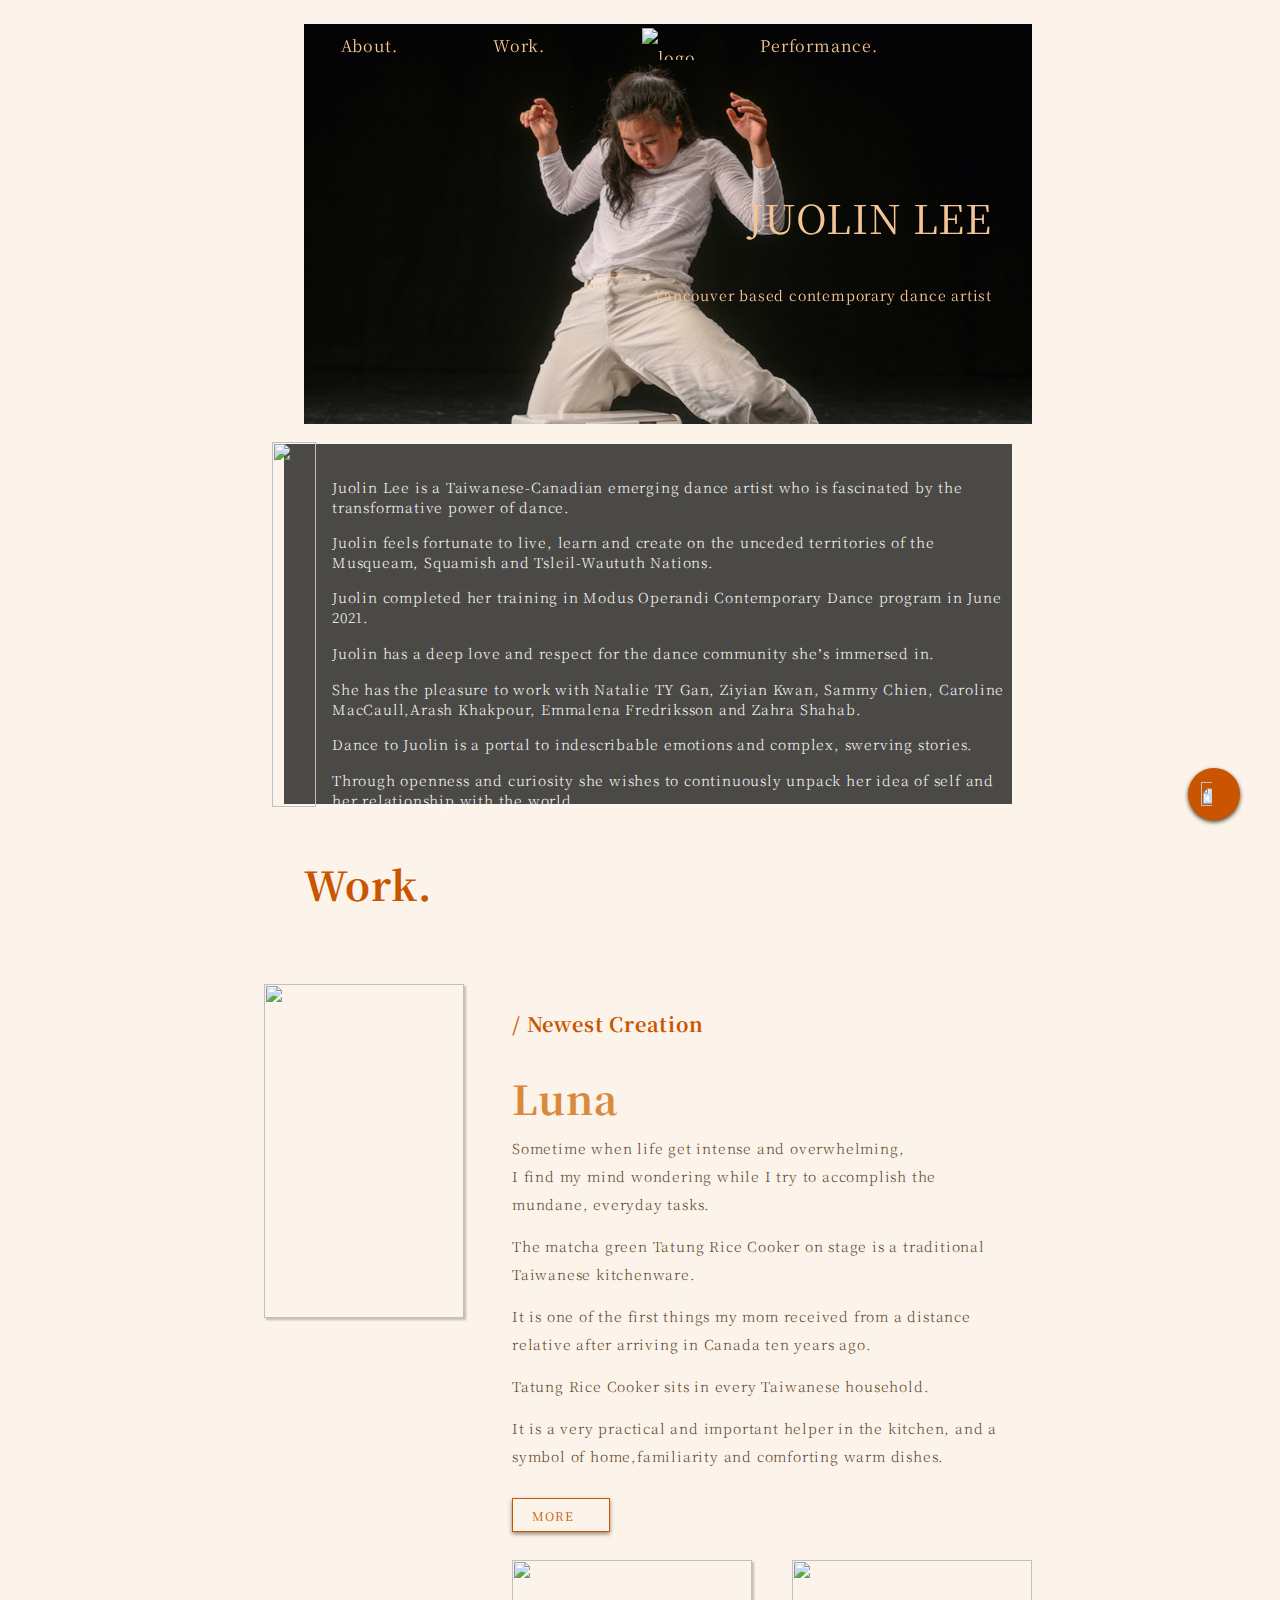
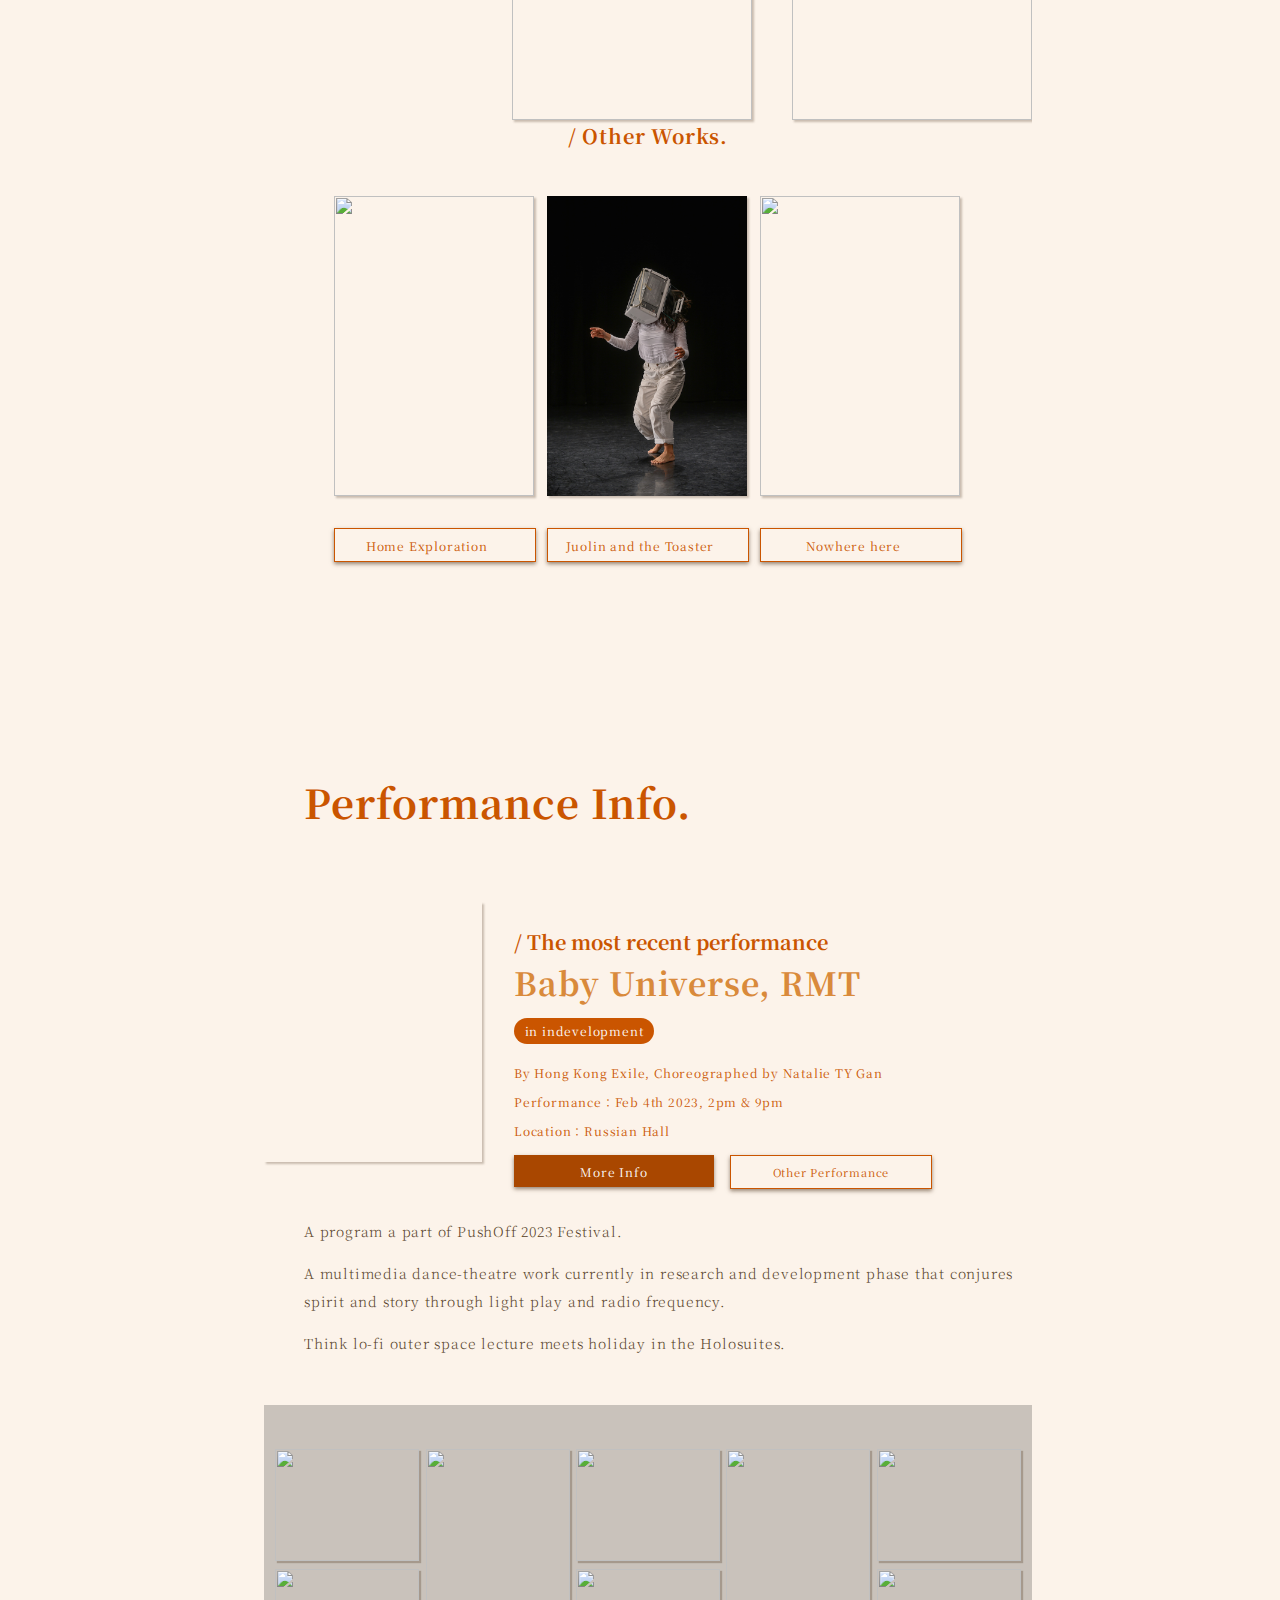
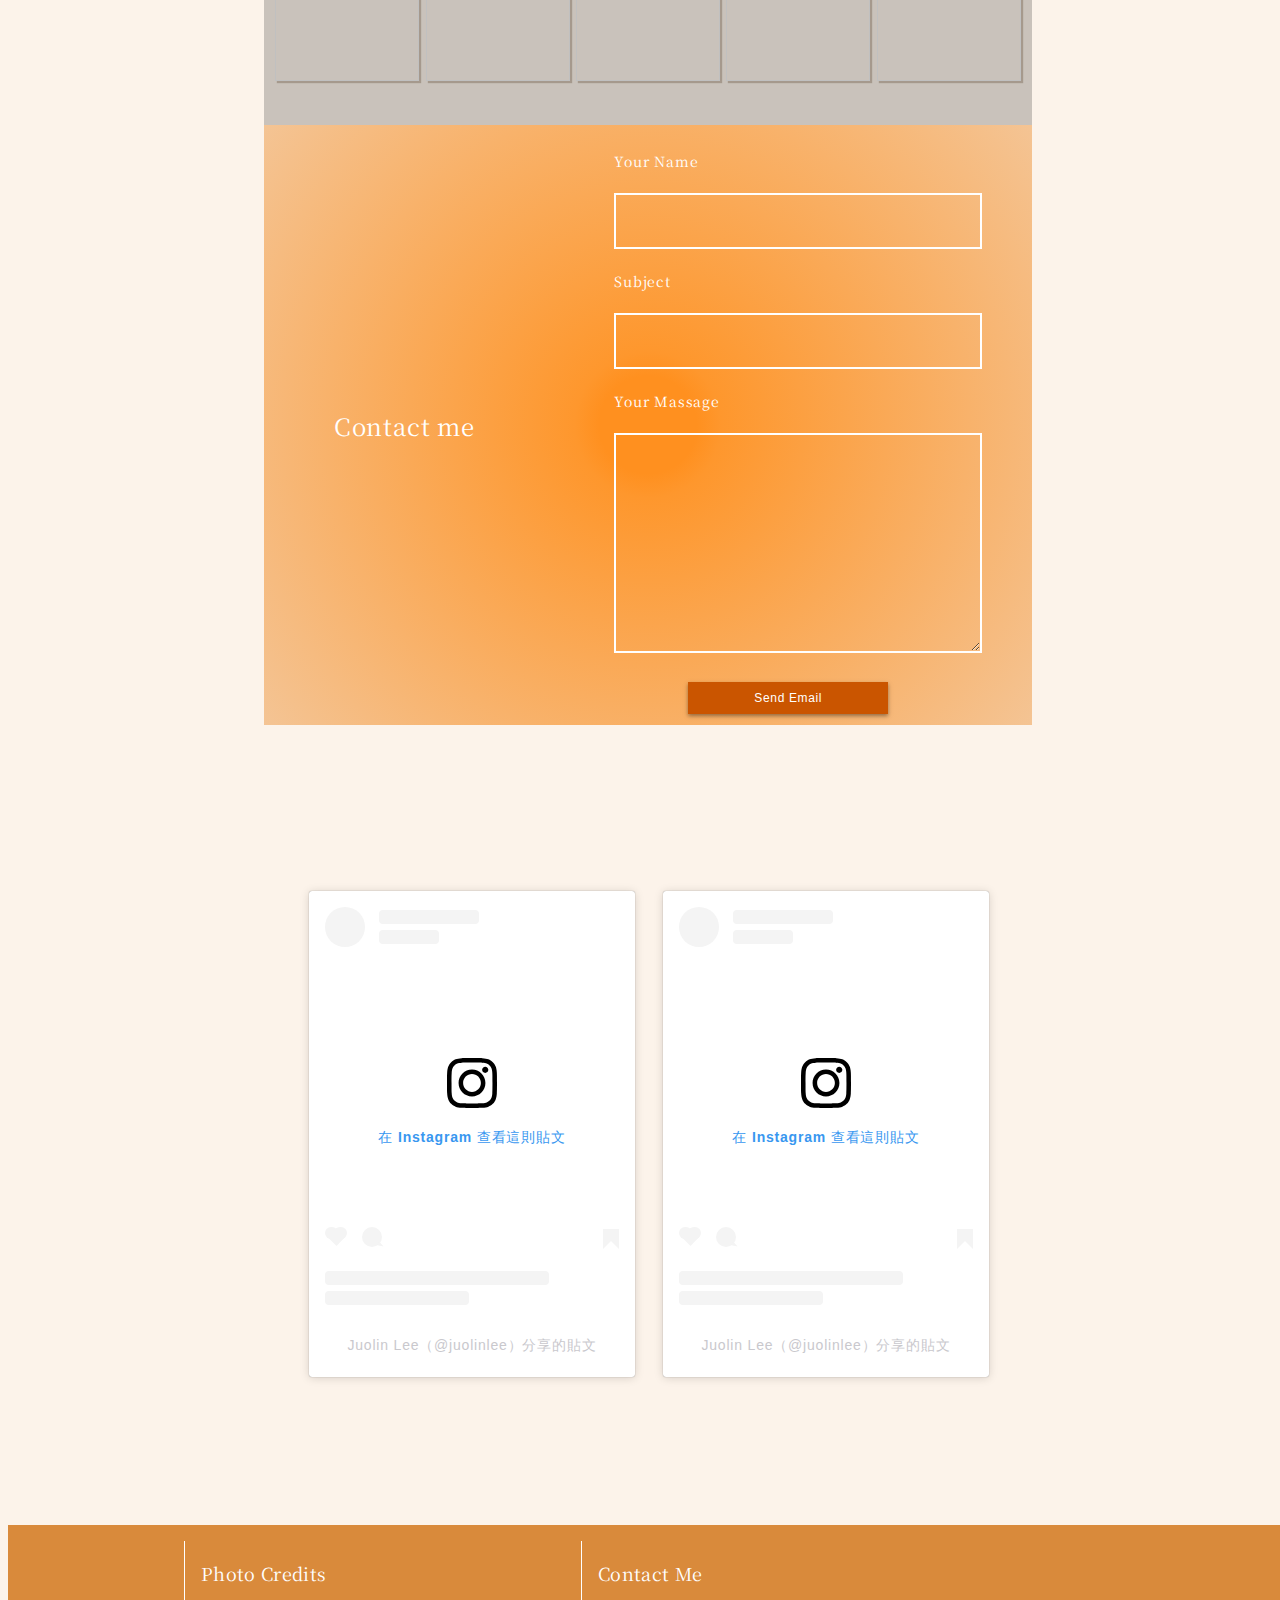
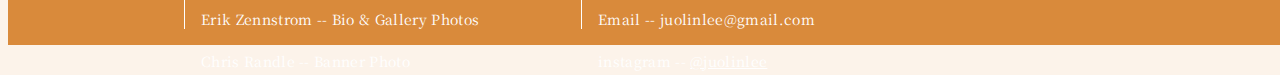
==== commit 3f13e785: "20230329.1842" ====
--- a/index.html
+++ b/index.html
@@ -62,6 +62,13 @@
                 <p class="Title">JUOLIN LEE</p>
                 <p class="Subtitle">Vancouver based contemporary dance artist</p>
             </div>
+            <!-- Social media -->
+            <div class="SocialMedia_768">
+                <a href="https://www.facebook.com/juolin.lee" target="_blank"><img src="./Logo&Icons/Facebook.svg"
+                        alt=""></a>
+                <a href="https://www.instagram.com/juolinlee/" target="_blank"><img src="./Logo&Icons/Instagram.svg"
+                        alt=""></a>
+            </div>
             <div id="carousel">
                 <ul>
                     <li><img src="./WebsiteMaterial/Work/JuolinandtheToaster/Pic7.jpg" alt=" "></li>
@@ -69,6 +76,7 @@
                     <li><img src="./WebsiteMaterial/Work/JuolinandtheToaster/Pic6.jpg" alt=" "></li>
                 </ul>
             </div>
+            
         </div>
         <!-- Bio -->
         <div id="bio">
@@ -141,7 +149,7 @@
                 <div class="Box">
                     <!-- 作品照片 -->
                     <div class="work-img">
-                        <a href="./WorkHome .html">More</a>
+                        <a href="./WorkHome .html"></a>
                         <img src="./WebsiteMaterial/Work/Homeexploration/Homephoto/1edited.png" alt="">
                     </div>
 
@@ -156,7 +164,7 @@
                 <div class="Box">
                     <!-- 作品照片 -->
                     <div class="work-img">
-                        <a href="./WorkToaster.html">More</a>
+                        <a href="./WorkToaster.html"></a>
                         <img src="./WebsiteMaterial/Work/JuolinandtheToaster/Pic3.jpg" alt="">
                     </div>
                     <div class="button">
@@ -171,8 +179,8 @@
                 <div class="Box">
                     <!-- 作品照片 -->
                     <div class="work-img">
-                        <a href="./WorkNowhere.html">More</a>
-                        <img src="./WebsiteMaterial/Work/Nowherehere/2.png" alt="">
+                        <a href="./WorkNowhere.html"></a>
+                        <img src="./WebsiteMaterial/Work/Nowherehere/P2.png" alt="">
 
                     </div>
 
@@ -623,7 +631,7 @@
         </div>
         <!-- Header -->
         <div id="header">
-            <img src="./WebsiteMaterial/Work/JuolinandtheToaster/Header375.png" alt="">
+            <img src="./WebsiteMaterial/Work/JuolinandtheToaster/Header-mobile.jpg" alt="">
             <!-- Title -->
             <div class="Titles">
                 <p class="Title">JUOLIN LEE</p>
@@ -837,8 +845,8 @@
         <img src="./Logo&Icons/LOGO-White.svg" alt="">
         <div class="info">
             <p class="Subtitle">Photo Credits </p>
-            <p>Erik Zennstrom -- Banner Photo</p>
-            <p>Chris Randle -- Bio & Gallery Photos</p>
+            <p>Erik Zennstrom -- Bio & Gallery Photos</p>
+            <p>Chris Randle -- Banner Photo</p>
         </div>
         <div class="info">
             <p class="Subtitle">Contact Me </p>
--- a/RWD/indexRWD.css
+++ b/RWD/indexRWD.css
@@ -52,14 +52,16 @@
 
     #carousel {
         width: 1440px;
-        height: 1080px;
-        border: 1px solid rgb(72, 0, 255);
+        height: 800px;
+    }
+    #carousel ul,#carousel ul li{
+        width: 1440px;
+        height: 800px;
     }
 
     .container #header img {
         width: 1440px;
-        height: 100%;
-        border: 1px solid red;
+        height: auto;
     }
 
     .container #header .Title {
@@ -491,7 +493,7 @@
     }
 
     #Footer .info {
-        width: 300px;
+        width: 320px;
         height: 85px;
         margin-left: 80px;
         margin-top: 28px;
@@ -566,10 +568,14 @@
         left: 0;
     }
 
+    #carousel ul,#carousel ul li{
+        width: 768px;
+        height: 416px;
+    }
+
     .container #header img {
         width: 768px;
-        height: 100%;
-        vertical-align: bottom;
+        height: auto;
     }
 
     .container #header .Title {
@@ -601,6 +607,7 @@
         height: 44px;
         bottom: 16px;
         right: 24px;
+        z-index: 999;
     }
 
     /* bio */
@@ -1086,15 +1093,18 @@
     }
 
     .container2 {
-        width: 375px;
+        width: 100vw;
         margin: 0 auto;
         display: block;
+        display: flex;
+        flex-direction: column;
+        justify-content: center;
     }
 
     /* nav */
     #nav_small {
         display: block;
-        width: 375px;
+        width: 100%;
         height: 40px;
         z-index: 99999;
         position: fixed;
@@ -1103,6 +1113,7 @@
         overflow: visible;
         padding-top: 8px;
         padding-right: 16px;
+        margin: 0 auto;
     }
 
     #nav_small .logo img {
@@ -1169,13 +1180,18 @@
     
     /* header */
     #header {
-        width: 375px;
+        width: 100vw;
         height: 812px;
-        position: relative;
+        margin: 0 auto;
+        overflow: hidden;
+        display: flex;
+    flex-direction: column;
     }
 
     #header img {
         height: 812px;
+        /* position: relative; */
+        align-self: center;
     }
 
 
@@ -1193,13 +1209,13 @@
     #header .Titles {
         position: absolute;
         top: 570px;
-        right: 65px;
+        right: 20%;
     }
 
     /* bio */
     #bio {
         height: 812px;
-        width: 375px;
+        width: 100vw;
         margin: 0 auto;
         background-position: center;
         position: relative;
@@ -1211,7 +1227,7 @@
     }
 
     .biotxt-Bg {
-        width: 375px;
+        width: 100vw;
         height: 812px;
         left: 0;
         display: flex;
@@ -1378,6 +1394,10 @@
         margin: 0 auto;
     }
 
+    #Work2 .Box:nth-child(2){
+        order: -1;
+    }
+
     #Work2 .Subtitle {
         font-size: 1.25rem;
         line-height: 1.75rem;
@@ -1578,12 +1598,12 @@
 
     #Gallery {
         height: 320px;
-        width: 375px;
+        width: 100vw;
         margin: 0 auto;
     }
 
     #Gallery .bg {
-        width: 375px;
+        width: 100vw;
         height: 320px;
     }
 
@@ -1620,7 +1640,7 @@
 
     #Contact {
         height: 320px;
-        width: 375px;
+        width: 100vw;
         margin: 0 auto;
         flex-direction: column;
         justify-content: center;
@@ -1669,8 +1689,9 @@
 
     /* Footer */
     #Footer {
-        width: 100%;
+        width: 100vw;
         height: 328px;
+        margin: 0 auto;
         flex-direction: column;
     }
 
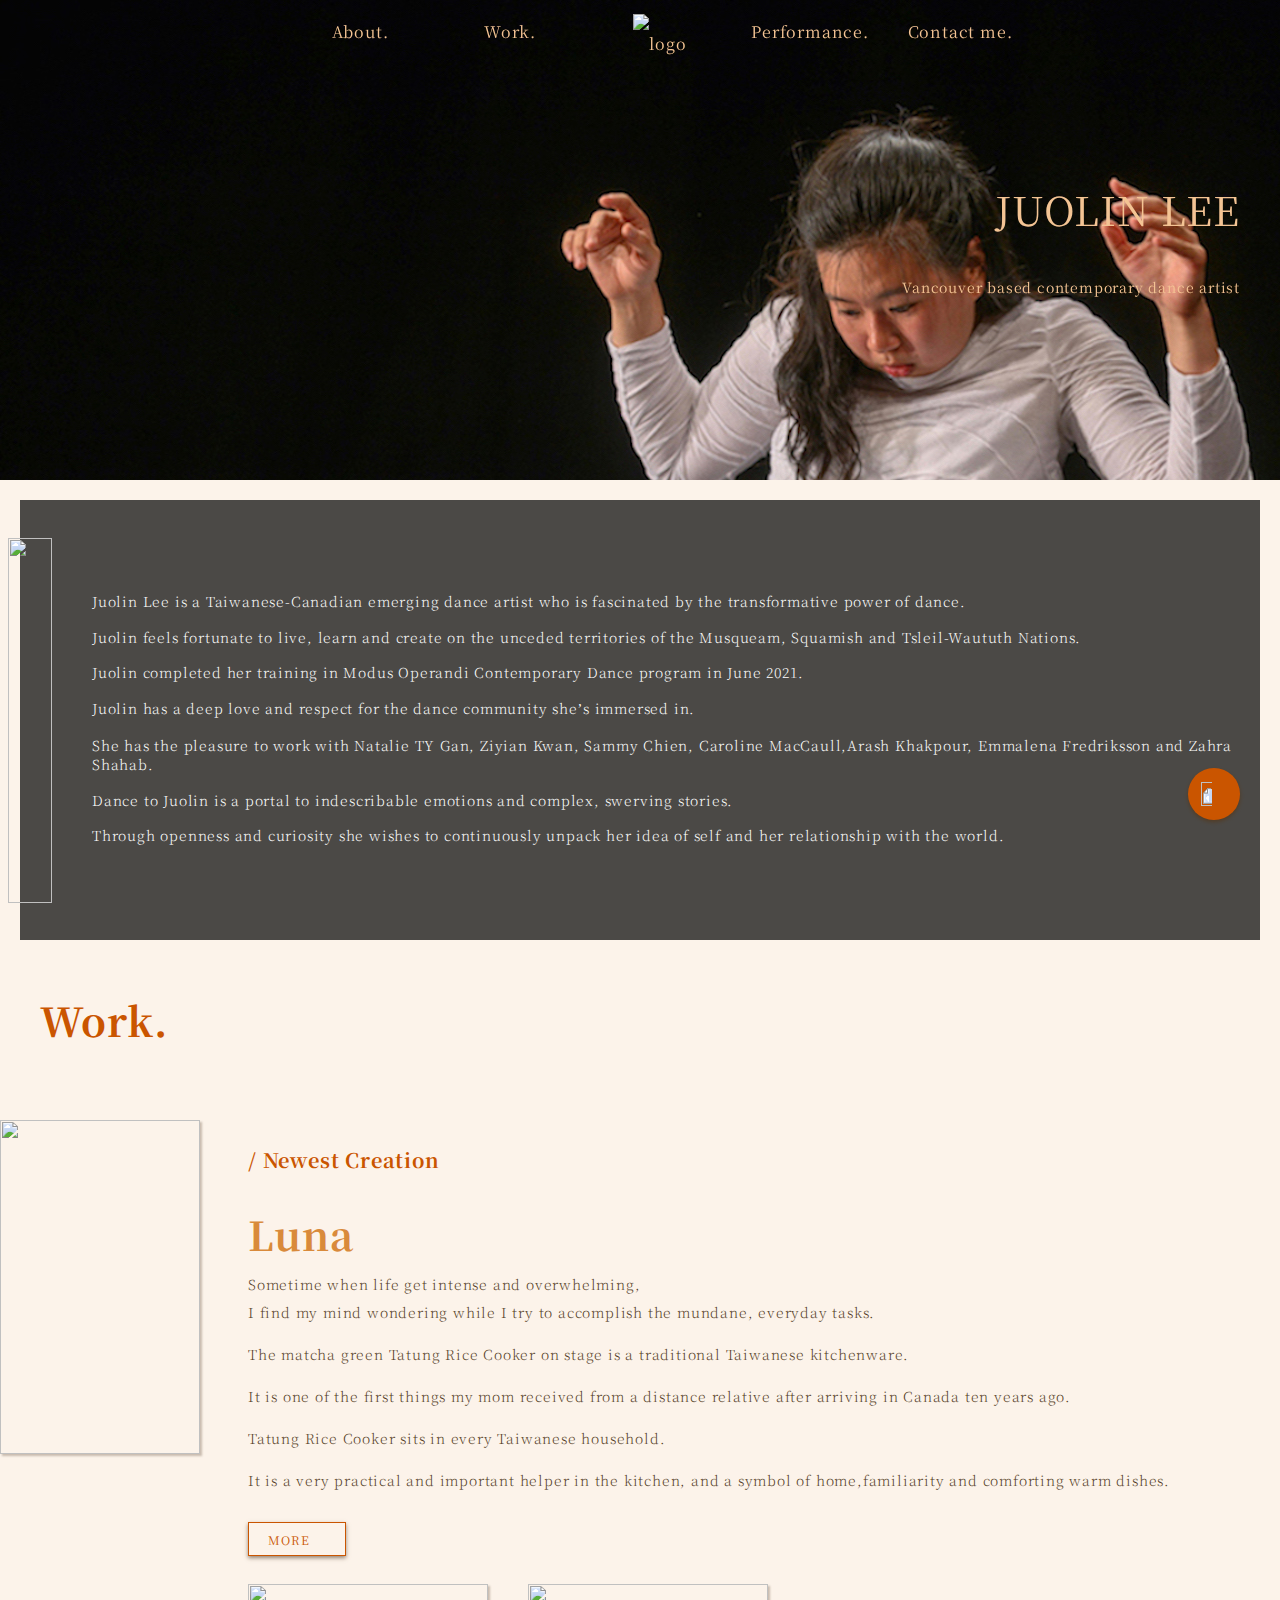
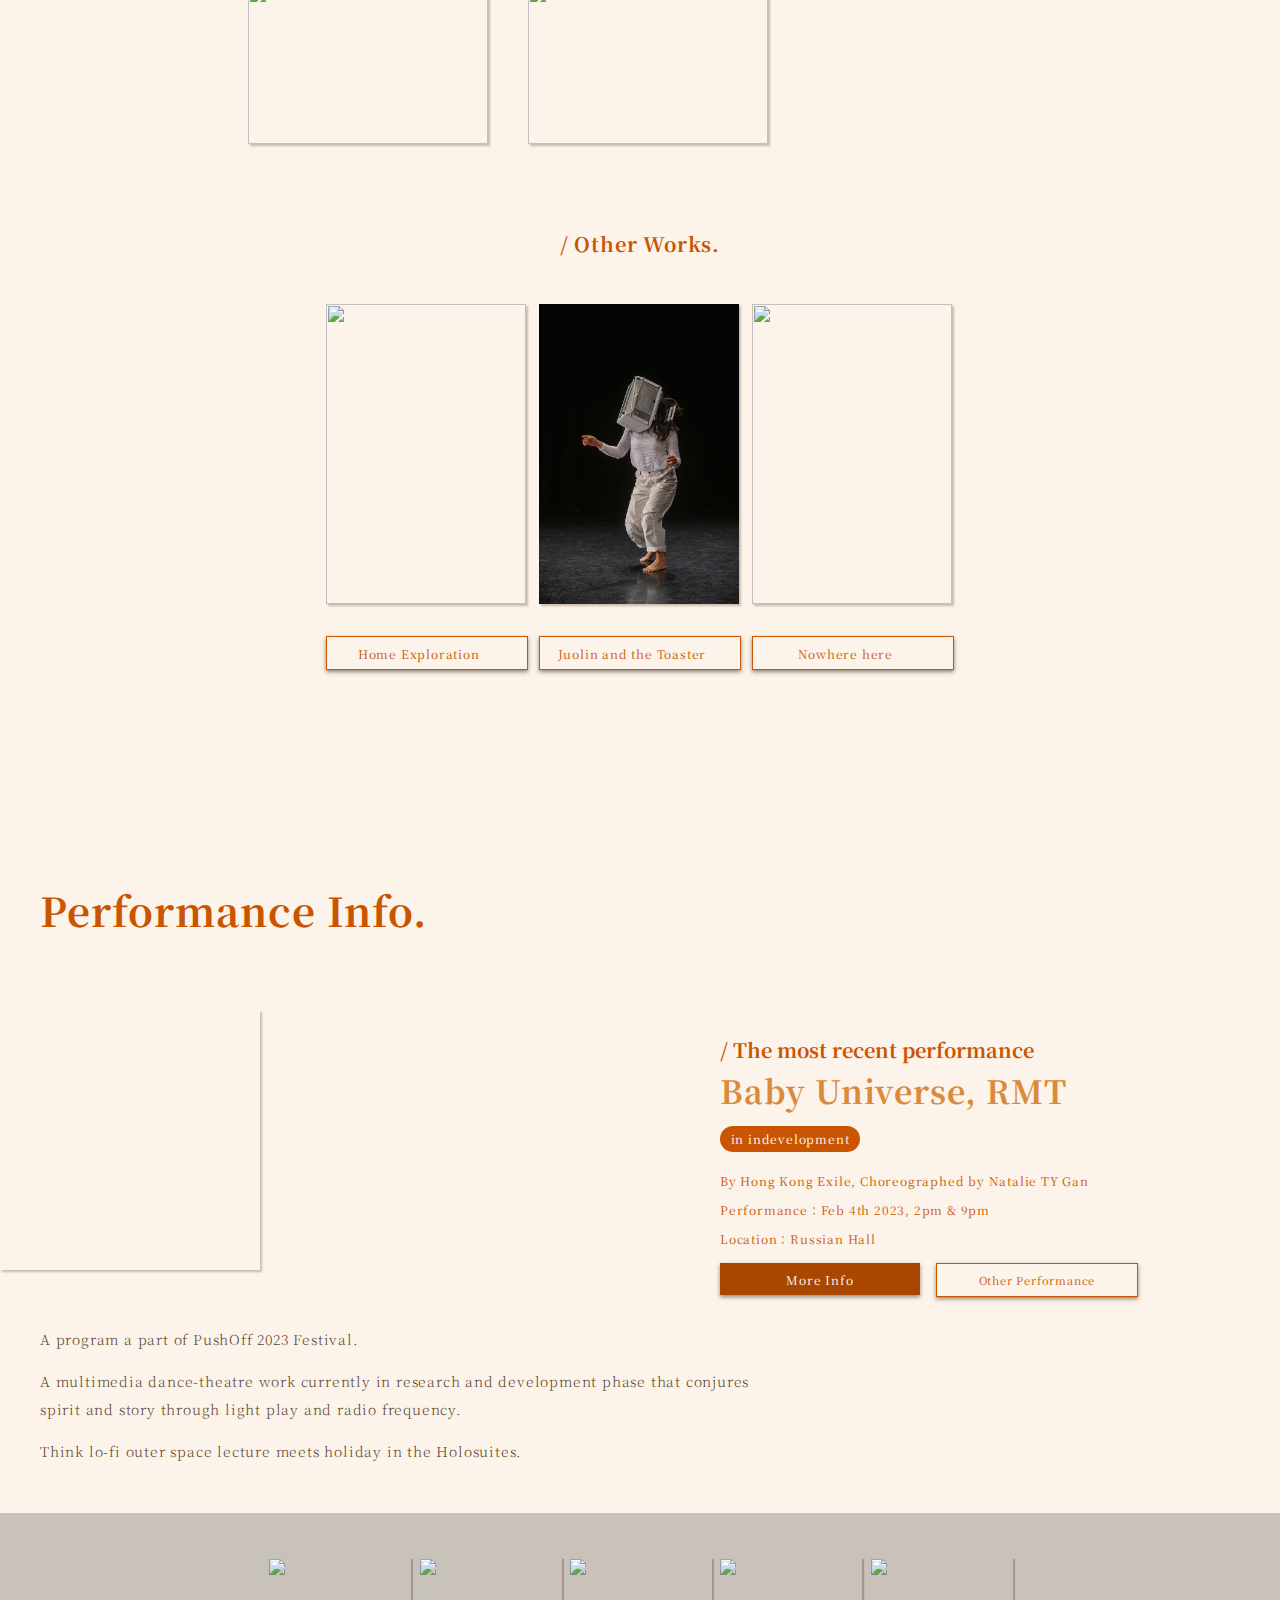
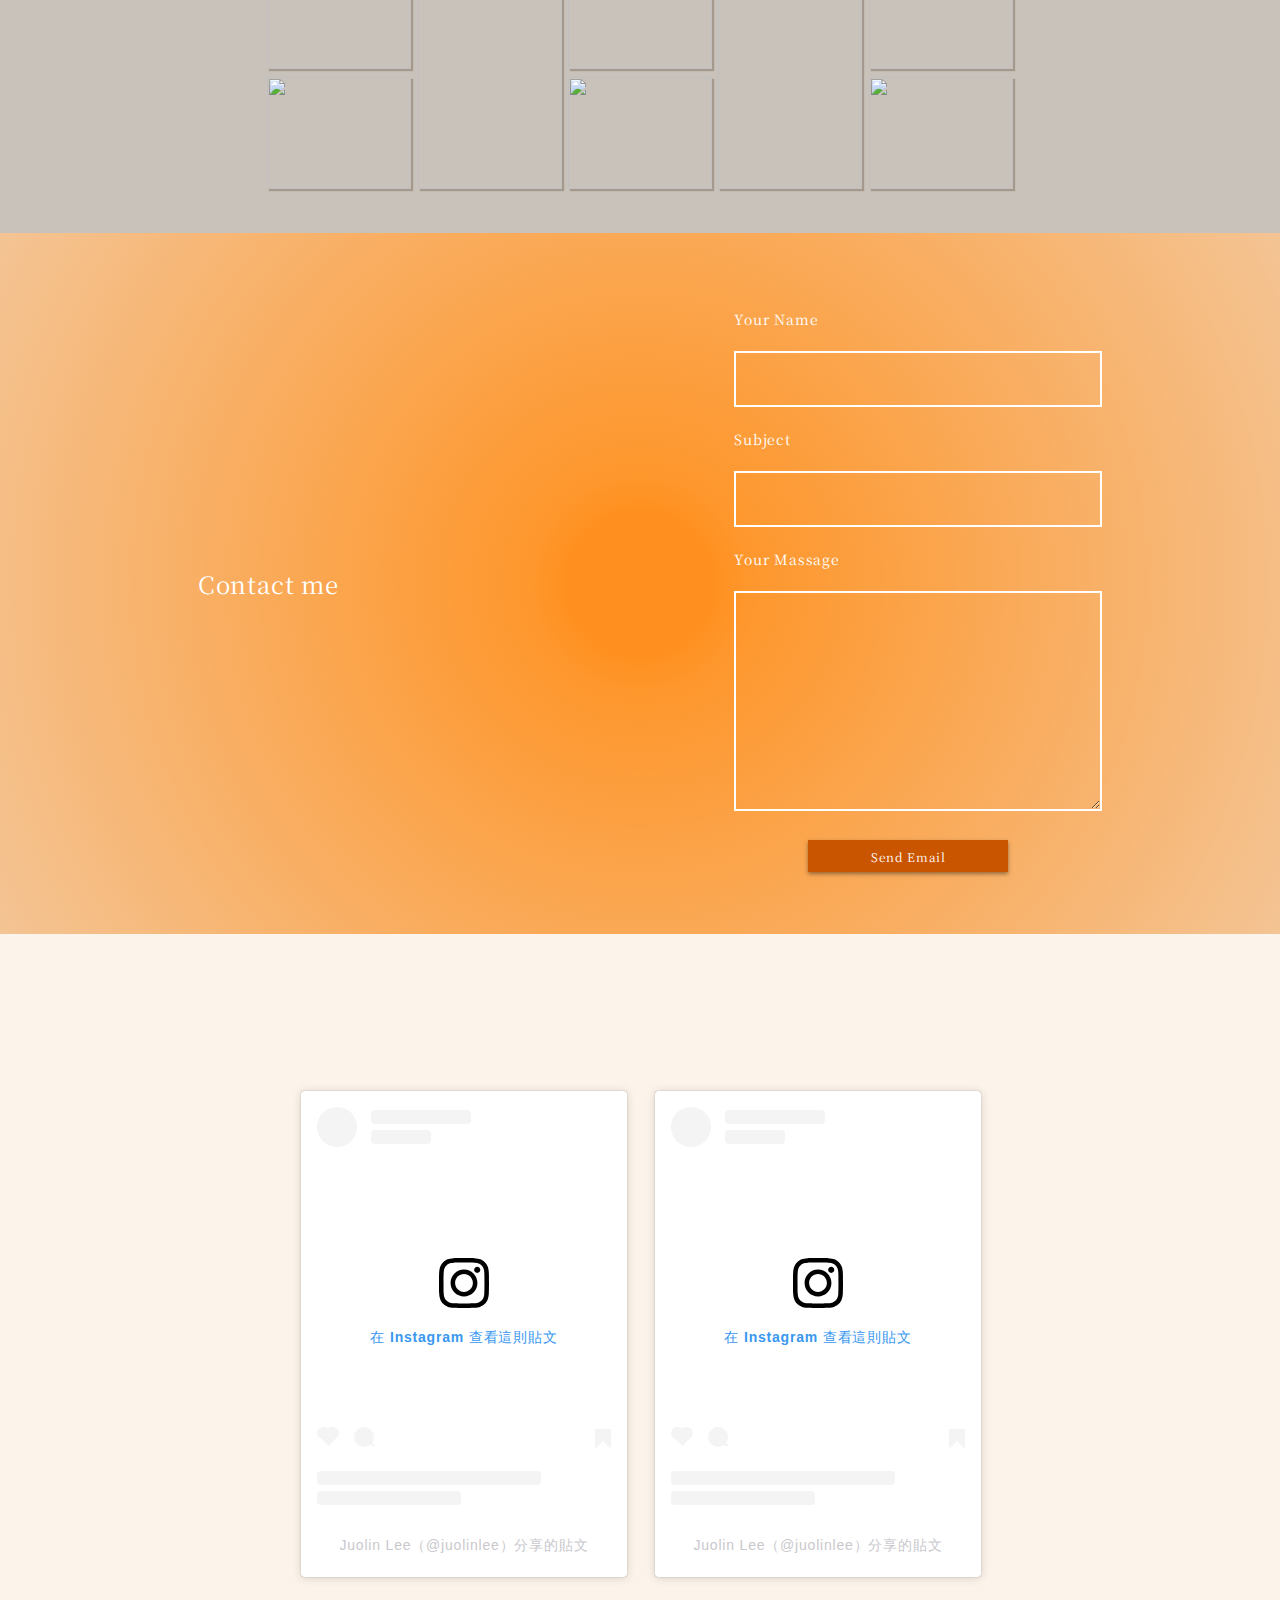
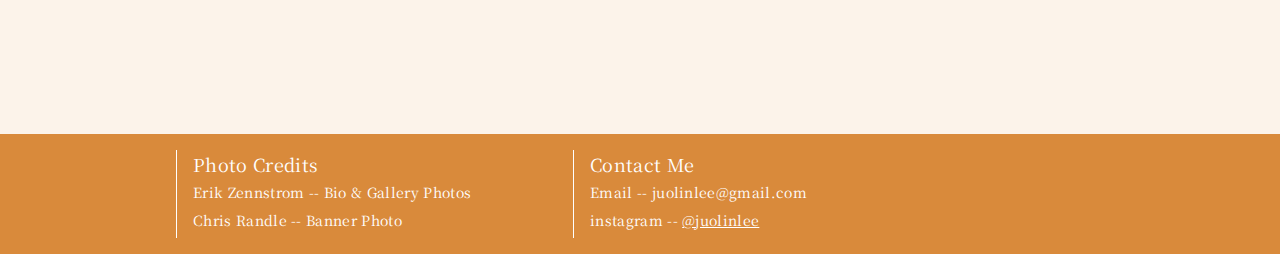
==== commit 5b1f4d9e: "20230405.00.21" ====
--- a/index.html
+++ b/index.html
@@ -15,12 +15,13 @@
     <link rel="stylesheet" href=" https://unpkg.com/ress/dist/ress.min.css ">
     <link rel="stylesheet" href="./index.css">
     <link rel="stylesheet" href="./RWD/indexRWD.css">
+    <link rel="stylesheet" type="text/css" href="./slick/slick.css">
+    <link rel="stylesheet" type="text/css" href="./slick/slick-theme.css">
     <!-- js -->
     <script src="./js/jquery-3.6.1.min.js"></script>
-    <script src="./js/jquery-1.11.3.min.js"></script>
-    <script src="./js/jquery.jcarousellite.min.js"></script>
     <script src="./js/index.js"></script>
-
+    <script src="https://code.jquery.com/jquery-2.2.0.min.js" type="text/javascript"></script>
+    <script src="./slick/slick.js" type="text/javascript" charset="utf-8"></script>
 </head>
 
 <body>
@@ -49,7 +50,7 @@
                     </a>
                 </li>
                 <li>
-                    <a href="#Performance" class="scroll-link">Performance.</a>
+                    <a href="./Performance.html" class="scroll-link">Performance.</a>
                 </li>
                 <li>
                     <a href="#Contact" class="scroll-link">Contact me.</a>
@@ -69,35 +70,53 @@
                 <a href="https://www.instagram.com/juolinlee/" target="_blank"><img src="./Logo&Icons/Instagram.svg"
                         alt=""></a>
             </div>
-            <div id="carousel">
-                <ul>
-                    <li><img src="./WebsiteMaterial/Work/JuolinandtheToaster/Pic7.jpg" alt=" "></li>
-                    <li><img src="./WebsiteMaterial/Work/JuolinandtheToaster/Pic2.jpg" alt=" "></li>
-                    <li><img src="./WebsiteMaterial/Work/JuolinandtheToaster/Pic6.jpg" alt=" "></li>
-                </ul>
-            </div>
-            
-        </div>
+
+            <section class="slider autoplay">
+                <div>
+                    <img src="./WebsiteMaterial/Work/JuolinandtheToaster/Pic7.jpg" alt=" ">
+                </div>
+                <div>
+                    <img src="./WebsiteMaterial/Work/JuolinandtheToaster/Pic2.jpg" alt=" ">
+                </div>
+                <div>
+                    <img src="./WebsiteMaterial/Work/JuolinandtheToaster/Pic6.jpg" alt=" ">
+                </div>
+            </section>
+            <script type="text/javascript">
+                $(document).on('ready', function () {
+                    $('.autoplay').slick({
+                        dots: true,
+                        slidesToShow: 1,
+                        slidesToScroll: 1,
+                        autoplay: true,
+                        autoplaySpeed: 2000,
+                    });
+                });
+            </script>
+
+        </div>
+
         <!-- Bio -->
         <div id="bio">
-            <img src="./Logo&Icons/JUOLIN LEE.svg" alt="">
-            <div class="biotxt-Bg">
-                <div class="bio-Title">About</div>
-                <div class="bio-Subtitle">Vancouver based contemporary dance artist</div>
-                <div class="biotxt">
-                    <p>Juolin Lee is a Taiwanese-Canadian emerging dance artist who is fascinated by the transformative
-                        power of dance.</p>
-                    <p> Juolin feels fortunate to live, learn and create on the unceded territories of the Musqueam,
-                        Squamish and Tsleil-Waututh Nations.</p>
-                    <p>Juolin completed her training in Modus Operandi Contemporary Dance program in June 2021.</p>
-                    <p>Juolin has a deep love and respect for the dance community she<span
-                            style="font-family:Serif;">’</span>s immersed in. </p>
-                    <p>She has the pleasure to work with Natalie TY Gan, Ziyian Kwan, Sammy Chien, Caroline
-                        MacCaull,Arash Khakpour, Emmalena Fredriksson and Zahra Shahab. </p>
-                    <p>Dance to Juolin is a portal to indescribable emotions and complex, swerving stories.</p>
-                    <p>Through openness and curiosity she wishes to continuously unpack her idea of self and her
-                        relationship with the world.
-                    </p>
+            <div class="bio-content">
+                <img src="./Logo&Icons/JUOLIN LEE.svg" alt="">
+                <div class="biotxt-Bg">
+                    <div class="biotxt">
+                        <p>Juolin Lee is a Taiwanese-Canadian emerging dance artist who is fascinated by the
+                            transformative
+                            power of dance.</p>
+                        <p> Juolin feels fortunate to live, learn and create on the unceded territories of the Musqueam,
+                            Squamish and Tsleil-Waututh Nations.</p>
+                        <p>Juolin completed her training in Modus Operandi Contemporary Dance program in June 2021.</p>
+                        <p>Juolin has a deep love and respect for the dance community she<span
+                                style="font-family:Serif;">’</span>s immersed in. </p>
+                        <p>She has the pleasure to work with Natalie TY Gan, Ziyian Kwan, Sammy Chien, Caroline
+                            MacCaull,Arash Khakpour, Emmalena Fredriksson and Zahra Shahab. </p>
+                        <p>Dance to Juolin is a portal to indescribable emotions and complex, swerving stories.</p>
+                        <p>Through openness and curiosity she wishes to continuously unpack her idea of self and her
+                            relationship with the world.
+                        </p>
+                    </div>
                 </div>
             </div>
         </div>
@@ -611,7 +630,6 @@
             <div class="sidebar_switch">
                 <button id="open" onclick="sidebar_open()"> <img
                         src="./Logo&Icons/ICON-Default/Property 1=view-list.svg" alt=""></button>
-
                 <button id="close" onclick="sidebar_close()"><img src="./Logo&Icons/ICON-Default/Property 1=close.svg"
                         alt=""></button>
             </div>
@@ -625,13 +643,13 @@
             <div id="sidebar">
                 <a onclick="sidebar_close()" href="#nav_bio">About.</a>
                 <a onclick="sidebar_close()" href="#nav_Work1">Work.</a>
-                <a onclick="sidebar_close()" href="#nav_Performance">Performance.</a>
+                <a onclick="sidebar_close()" href="./Performance.html">Performance.</a>
                 <a onclick="sidebar_close()" href="#nav_Contact">Contact me.</a>
             </div>
         </div>
         <!-- Header -->
         <div id="header">
-            <img src="./WebsiteMaterial/Work/JuolinandtheToaster/Header-mobile.jpg" alt="">
+            <img src="./WebsiteMaterial/Work/JuolinandtheToaster/Header-mobile.png" alt="">
             <!-- Title -->
             <div class="Titles">
                 <p class="Title">JUOLIN LEE</p>
@@ -640,61 +658,64 @@
         </div>
         <!-- Bio -->
         <div id="nav_bio">
-        <div id="bio">
-            
-            <img src="./Logo&Icons/JUOLIN LEE.svg" alt="">
-            <div class="biotxt-Bg">
-                <div class="bio-Title">About</div>
-                <div class="bio-Subtitle">Vancouver based contemporary dance artist</div>
-                <div class="biotxt">
-                    <p>Juolin Lee is a Taiwanese-Canadian emerging dance artist who is fascinated by the transformative
-                        power of dance.</p>
-                    <p> Juolin feels fortunate to live, learn and create on the unceded territories of the Musqueam,
-                        Squamish and Tsleil-Waututh Nations.</p>
-                    <p>Juolin completed her training in Modus Operandi Contemporary Dance program in June 2021.</p>
-                    <p>Juolin has a deep love and respect for the dance community she<span
-                            style="font-family:Serif;">’</span>s immersed in. </p>
-                    <p>She has the pleasure to work with Natalie TY Gan, Ziyian Kwan, Sammy Chien, Caroline
-                        MacCaull,Arash Khakpour, Emmalena Fredriksson and Zahra Shahab. </p>
-                    <p>Dance to Juolin is a portal to indescribable emotions and complex, swerving stories.</p>
-                    <p>Through openness and curiosity she wishes to continuously unpack her idea of self and her
-                        relationship with the world.
-                    </p>
-                </div>
-            </div>
-        </div>
+            <div id="bio">
+
+                <img src="./Logo&Icons/JUOLIN LEE.svg" alt="">
+                <div class="biotxt-Bg">
+                    <div class="bio-Title">About</div>
+                    <div class="bio-Subtitle">Vancouver based contemporary dance artist</div>
+                    <div class="biotxt">
+                        <p>Juolin Lee is a Taiwanese-Canadian emerging dance artist who is fascinated by the
+                            transformative
+                            power of dance.</p>
+                        <p> Juolin feels fortunate to live, learn and create on the unceded territories of the Musqueam,
+                            Squamish and Tsleil-Waututh Nations.</p>
+                        <p>She completed her training in Modus Operandi Contemporary Dance program in June 2021.</p>
+                        <p>Juolin has a deep love and respect for the dance community she<span
+                                style="font-family:Serif;">’</span>s immersed in. </p>
+                        <p>She has the pleasure to work with Natalie TY Gan, Ziyian Kwan, Sammy Chien, Caroline
+                            MacCaull,Arash Khakpour, Emmalena Fredriksson and Zahra Shahab. </p>
+                        <p>Dance to Juolin is a portal to indescribable emotions and complex, swerving stories.</p>
+                        <p>Through openness and curiosity she wishes to continuously unpack her idea of self and her
+                            relationship with the world.
+                        </p>
+                    </div>
+                </div>
+            </div>
         </div>
         <!-- Work1 -->
         <div id="nav_Work1">
-        <div id="Work1">
-            <div class="Title">Work.</div>
-            <div class="Work-Content">
-                <div class="Subtitle">/ Newest Creation</div>
-                <!-- 照片 -->
-                <div class="pic">
-                    <img class="Work-img" src="./WebsiteMaterial/Work/Luna/Lunaphoto/P2.jpg" alt="">
-                </div>
-                <!-- 作品名稱 -->
-                <div class="WorkName">Luna</div>
-                <!-- 右側介紹文字 -->
-                <div class="introtxt">
-                    Sometime when life get intense and overwhelming,I find my mind wondering while I try to accomplish
-                    the mundane, everyday tasks.
-                    The matcha green Tatung Rice Cooker on stage is a traditional Taiwanese kitchenware.
-                    It is one of the first things my mom received from a distance relative after arriving in Canada ten
-                    years ago.
-                    Tatung Rice Cooker sits in every Taiwanese household.
-                    It is a very practical and important helper in the kitchen, and a symbol of home,familiarity and
-                    comforting warm dishes.
-                </div>
-                <!-- More按鈕 -->
-                <a class="Button-More" href="./WorkLuna.html">MORE<img src="./Logo&Icons/ICON-White/chevron-right.svg"
-                        alt="">
-
-                </a>
-            </div>
-        </div>
-    </div>
+            <div id="Work1">
+                <div class="Title">Work.</div>
+                <div class="Work-Content">
+                    <div class="Subtitle">/ Newest Creation</div>
+                    <!-- 照片 -->
+                    <div class="pic">
+                        <img class="Work-img" src="./WebsiteMaterial/Work/Luna/Lunaphoto/P2.jpg" alt="">
+                    </div>
+                    <!-- 作品名稱 -->
+                    <div class="WorkName">Luna</div>
+                    <!-- 右側介紹文字 -->
+                    <div class="introtxt">
+                        Sometime when life get intense and overwhelming,I find my mind wondering while I try to
+                        accomplish
+                        the mundane, everyday tasks.
+                        The matcha green Tatung Rice Cooker on stage is a traditional Taiwanese kitchenware.
+                        It is one of the first things my mom received from a distance relative after arriving in Canada
+                        ten
+                        years ago.
+                        Tatung Rice Cooker sits in every Taiwanese household.
+                        It is a very practical and important helper in the kitchen, and a symbol of home,familiarity and
+                        comforting warm dishes.
+                    </div>
+                    <!-- More按鈕 -->
+                    <a class="Button-More" href="./WorkLuna.html">MORE<img
+                            src="./Logo&Icons/ICON-White/chevron-right.svg" alt="">
+
+                    </a>
+                </div>
+            </div>
+        </div>
         <!-- Curiosity -->
         <div id="Curiosity">
             <img src="./Logo&Icons/Curiosities-small.svg" alt="">
@@ -770,58 +791,58 @@
         </div>
         <!-- Performance -->
         <div id="nav_Performance">
-        <div id="Performance">
-            <div class="Title">Performance Info.</div>
-            <div class="Performance-Content">
-                <div class="Subtitle">/ The most recent performance</div>
-                <!-- 照片 -->
-                <div class="pic">
-                    <img src="./WebsiteMaterial/Performance/BabyUniverseRMT/Pic1.jpg" alt="">
-                </div>
-                <!-- 表演名稱 -->
-                <div class="PerformanceName">
-                    Baby Universe, RMT
-                </div>
-                <!-- 狀態 -->
-                <div class="PerformanceStatus">
-                    in indevelopment
-                </div>
-                <div class="Performance-info">
-                    <!-- Producer -->
-                    <p>By Hong Kong Exile, Choreographed by Natalie TY Gan</p>
-                    <!-- 表演時間 -->
-                    <p>Performance：Feb 4th 2023, 2pm & 9pm</p>
-                    <!-- 表演地點 -->
-                    <p>Location：Russian Hall</p>
-                </div>
-                <!-- 介紹文字 -->
-                <div class="introtxt">
-                    <p>A program a part of PushOff 2023 Festival. </p>
-                    <p>A multimedia dance-theatre work currently in research and development phase that conjures
-                        spirit and story through light play and radio frequency. </p>
-                    <p>Think lo-fi outer space lecture meets holiday in the Holosuites. </p>
-                </div>
-                <!-- 按鈕 -->
-                <div class="button">
-                    <a class="MoreInfo" href="https://www.pushoff.org/live/baby-universe-rmt" target="_blank">
-                        More Info
-                    </a>
-                    <a class="OtherPerformance" href="./Performance.html">
-                        Other Performance
-                    </a>
-                </div>
-            </div>
-        </div>
-    </div>
+            <div id="Performance">
+                <div class="Title">Performance Info.</div>
+                <div class="Performance-Content">
+                    <div class="Subtitle">/ The most recent performance</div>
+                    <!-- 照片 -->
+                    <div class="pic">
+                        <img src="./WebsiteMaterial/Performance/BabyUniverseRMT/Pic1.jpg" alt="">
+                    </div>
+                    <!-- 表演名稱 -->
+                    <div class="PerformanceName">
+                        Baby Universe, RMT
+                    </div>
+                    <!-- 狀態 -->
+                    <div class="PerformanceStatus">
+                        in indevelopment
+                    </div>
+                    <div class="Performance-info">
+                        <!-- Producer -->
+                        <p>By Hong Kong Exile, Choreographed by Natalie TY Gan</p>
+                        <!-- 表演時間 -->
+                        <p>Performance：Feb 4th 2023, 2pm & 9pm</p>
+                        <!-- 表演地點 -->
+                        <p>Location：Russian Hall</p>
+                    </div>
+                    <!-- 介紹文字 -->
+                    <div class="introtxt">
+                        <p>A program a part of PushOff 2023 Festival. </p>
+                        <p>A multimedia dance-theatre work currently in research and development phase that conjures
+                            spirit and story through light play and radio frequency. </p>
+                        <p>Think lo-fi outer space lecture meets holiday in the Holosuites. </p>
+                    </div>
+                    <!-- 按鈕 -->
+                    <div class="button">
+                        <a class="MoreInfo" href="https://www.pushoff.org/live/baby-universe-rmt" target="_blank">
+                            More Info
+                        </a>
+                        <a class="OtherPerformance" href="./Performance.html">
+                            Other Performance
+                        </a>
+                    </div>
+                </div>
+            </div>
+        </div>
         <!-- Contact me -->
         <div id="nav_Contact">
-        <div id="Contact">
-            <div class="Title">Contact me</div>
-            <button id="email-button" type="button" onclick="copyEvent('copy')">
-                <p id="copy" >juolinlee@gmail.com</p> 
-                <img src="./Logo&Icons/ICON-White/copy.svg" alt="">
-            </button>
-        </div>
+            <div id="Contact">
+                <div class="Title">Contact me</div>
+                <button id="email-button" type="button" onclick="copyEvent('copy')">
+                    <p id="copy">juolinlee@gmail.com</p>
+                    <img src="./Logo&Icons/ICON-White/copy.svg" alt="">
+                </button>
+            </div>
         </div>
         <!-- Gallery -->
         <div id="Gallery">
--- a/index.css
+++ b/index.css
@@ -4,11 +4,12 @@
     background-color: #FCF3EA;
     font-family: 'Noto Serif TC', 'Noto Serif', serif;
     letter-spacing: 0.05rem;
-}
-
-html{
+    margin: 0;
+}
+
+html {
     scroll-behavior: smooth;
-  }
+}
 
 .container2 {
     display: none;
@@ -16,7 +17,7 @@
 }
 
 .container {
-    width: 1920px;
+    width: 100vw;
     margin: 0 auto;
 }
 
@@ -24,30 +25,34 @@
 nav {
     z-index: 9999;
     position: fixed;
-    top: 0;
+    top: 12px;
     padding: 0;
-    width: 1920px;
+    width: 100%;
     height: 80px;
     overflow: hidden;
+    display: flex;
+    justify-content: center;
 }
 
 #nav .SocialMedia a {
     float: right;
+    display: block;
 }
 
 #nav .SocialMedia img {
     width: 60px;
     margin-top: 10px;
+
 }
 
 #nav .SocialMedia {
-    float: right;
-    margin-right: 60px;
+    order: 2;
+    position: absolute;
+    right: 80px;
 }
 
 #nav ul {
-    float: right;
-    margin-right: 90px;
+    align-self: center;
 }
 
 #nav ul li {
@@ -55,9 +60,7 @@
     text-align: center;
     float: left;
     margin: 0 27px;
-
-}
-
+}
 
 
 #nav ul li:nth-child(5) {
@@ -90,6 +93,8 @@
 
 #nav .links a {
     width: 233px;
+    height: 80px;
+
 }
 
 /* Header */
@@ -97,22 +102,9 @@
     width: 1920px;
     height: 1080px;
     position: relative;
-    overflow:hidden;
-}
-
-#carousel {
-    width: 1920px;
-    height: 1080px;
-    position: absolute;
-    top: 0;
-    left: 0;
-}
-
-.container #header img{
-    width: 1920px;
-    height: 100%;
-    vertical-align: bottom;
-}
+    overflow: hidden;
+}
+
 
 
 .container #header .Title {
@@ -138,23 +130,62 @@
     display: none;
 }
 
+.slider {
+    width: 100%;
+    height: 100%;
+}
+
+.slick-slide {
+    margin: 0;
+}
+
+.slick-slide img {
+    width: 100%;
+    height: 100%;
+}
+
+.slick-prev:before,
+.slick-next:before {
+    display: none;
+}
+
+
+.slick-slide {
+    transition: all ease-in-out 1s;
+    opacity: 1;
+}
+
+.slick-active {
+    opacity: 1;
+}
+
+.slick-current {
+    opacity: 1;
+}
+
+
+
 /* Bio */
 #bio {
-    width: 1920px;
+    width: 100%;
     background-image: url("./WebsiteMaterial/Photos/pic9.JPG");
     background-repeat: no-repeat;
     background-size: cover;
     background-position: 10%;
     height: 1080px;
+    display: flex;
+    align-items: center;
+    justify-content: center;
+    
+}
+
+#bio .bio-content {
     position: relative;
     display: flex;
     align-items: center;
-    justify-content: center;
-    margin: 0 auto;
 }
 
 #bio img {
-    left: 48px;
     position: absolute;
     z-index: 99999;
 }
@@ -163,16 +194,10 @@
     width: 1760px;
     height: 920px;
     background-color: rgba(0, 0, 0, 0.7);
-    position: absolute;
-    display: flex;
-    align-items: center;
-    justify-content: center;
-    left: 80px;
-}
-
-.bio-Title,
-.bio-Subtitle {
-    display: none;
+    display: flex;
+    align-items: center;
+    justify-content: center;
+    margin-left: 20px;
 }
 
 .biotxt {
@@ -191,7 +216,7 @@
 
 /* Work1 */
 #Work1 {
-    width: 1920px;
+    width: 100%;
     height: 1600px;
     margin: 0 auto;
 }
@@ -335,7 +360,7 @@
 
 /* 副標題 */
 #work2 {
-    width: 1920px;
+    width: 100%;
     margin: 0 auto;
 }
 
@@ -377,7 +402,9 @@
     width: 420px;
     height: 630px;
     position: absolute;
-    background-color: rgba(0, 0, 0, 0.4);
+    /* background-color: rgba(0, 0, 0, 0.4); */
+    background-image: url("./WebsiteMaterial/Work/JuolinandtheToaster/Pic1.jpg");
+    background-size: cover;
     color: white;
     z-index: 999;
     text-align: center;
@@ -386,6 +413,15 @@
     font-size: 1.5rem;
     opacity: 1;
     transition: all 0.3s;
+}
+
+#Work2 .Box:nth-child(1) .work-img a {
+    background-image: url("./WebsiteMaterial/Work/Homeexploration/Homephoto/2edited.png");
+}
+
+#Work2 .Box:nth-child(3) .work-img a {
+    background-image: url("./WebsiteMaterial/Work/Nowherehere/P1.png");
+    background-position: 50%;
 }
 
 
@@ -436,13 +472,12 @@
 /* Curiosity */
 
 #Curiosity {
-    width: 1920px;
+    width: 100%;
     height: 360px;
     display: flex;
     flex-direction: column;
     justify-content: center;
     align-items: center;
-    margin: 0 auto;
     margin-top: 66px;
 }
 
@@ -453,8 +488,7 @@
 /* Performance */
 /* 區標題 */
 #Performance {
-    width: 1920px;
-    margin: 0 auto;
+    width: 100%;
 }
 
 #Performance .Title {
@@ -506,7 +540,7 @@
     margin-right: 60px;
 }
 
-#Performance .left-img{
+#Performance .left-img {
     width: 656px;
     height: 628px;
     background-image: url("./WebsiteMaterial/Performance/BabyUniverseRMT/Pic1.jpg");
@@ -603,10 +637,9 @@
 /* Gallery */
 
 #Gallery {
-    margin: 0 auto;
     margin-top: 160px;
     background-image: url("./WebsiteMaterial/Photos/DSC_2128\ copy.JPG");
-    width: 1920px;
+    width: 100%;
     height: 820px;
     background-position: 20%;
     background-size: cover;
@@ -614,7 +647,7 @@
 
 #Gallery .bg {
     background-color: rgba(0, 0, 0, 0.2);
-    width: 1920px;
+    width: 100%;
     height: 820px;
     display: flex;
     align-items: center;
@@ -656,9 +689,8 @@
 /* Contact */
 
 #Contact {
-    width: 1920px;
+    width: 100%;
     height: 960px;
-    margin: 0 auto;
     background-image: radial-gradient(circle, #FF901F 10%, #FE972D 15%, #FE972D 10%, #F4C494 100%, #ffff 80%, #F4C494 100%);
     background-repeat: no-repeat;
     color: #ffff;
@@ -732,6 +764,7 @@
     border: #CA5500;
     box-shadow: 0px 2px 4px rgba(82, 59, 35, 0.6);
     font-size: 24px;
+    font-family: 'Noto Serif TC', 'Noto Serif', serif;
 
 }
 
@@ -743,10 +776,13 @@
 
 /* IG Post */
 #IGPost {
-    width: 1920px;
+    width: 100%;
     height: 960px;
     position: relative;
-    margin: 0 auto;
+    display: flex;
+    align-items: center;
+    justify-content: center;
+
 }
 
 #IGPost .Post-List {
@@ -756,8 +792,7 @@
     align-items: center;
     justify-content: space-between;
     position: absolute;
-    top: 180px;
-    left: 320px;
+
 }
 
 #IGPost .Post {
@@ -766,6 +801,8 @@
 
 #IGPost .Follow {
     position: absolute;
+    left: 0;
+    top: 0;
 }
 
 #IGPost .Id {
@@ -811,10 +848,10 @@
 
 #Footer .info {
     color: #fff;
-    width: 400px;
+    width: 440px;
     height: 119px;
     margin-left: 120px;
-    margin-top: 20px;
+    margin-top: 28px;
     padding-left: 20px;
     border-left: 1px solid #fff;
 }
@@ -822,11 +859,13 @@
 #Footer .info p {
     font-size: 1.25rem;
     line-height: 2.5rem;
+    margin: 0;
 }
 
 #Footer .info .Subtitle {
     font-size: 1.5rem;
     line-height: 40px;
+    margin: 0;
 }
 
 #Footer a {
--- a/RWD/indexRWD.css
+++ b/RWD/indexRWD.css
@@ -1,28 +1,21 @@
 /* 1440 */
 @media(min-width:1366px) and (max-width:1919px) {
     .container {
-        width: 1440px;
-        margin: 0 auto;
+        width: 100vw;
         overflow: hidden;
     }
 
     /* nav */
     nav {
-        width: 1440px;
+        width: 100%;
+        top: 0;
     }
 
     #nav .SocialMedia img {
-        width: 44px;
-        margin-top: 18px;
-    }
-
-    #nav .SocialMedia {
-        margin-right: 40px;
-    }
-
-    #nav ul {
-        margin-right: 90px;
-    }
+        width: 52px;
+        margin-top: 14px;
+    }
+
 
     #nav .links a {
         width: 165px;
@@ -35,8 +28,8 @@
 
     #nav ul li img {
         width: 165px;
-        height: 57px;
-        margin-top: 11.5px;
+        height: 40px;
+        margin-top: 20px;
     }
 
     #nav ul li {
@@ -45,24 +38,11 @@
 
     /* header */
     .container #header {
-        width: 1440px;
+        width: 100%;
         height: 800px;
         overflow: hidden;
     }
 
-    #carousel {
-        width: 1440px;
-        height: 800px;
-    }
-    #carousel ul,#carousel ul li{
-        width: 1440px;
-        height: 800px;
-    }
-
-    .container #header img {
-        width: 1440px;
-        height: auto;
-    }
 
     .container #header .Title {
         font-size: 4.38rem;
@@ -80,12 +60,10 @@
     /* bio */
     #bio {
         height: 800px;
-        width: 1440px;
-        margin: 0 auto;
+        width: 100%;
     }
 
     #bio img {
-        left: 28px;
         width: 72px;
         height: 597px;
     }
@@ -93,7 +71,7 @@
     .biotxt-Bg {
         width: 1336px;
         height: 688px;
-        left: 52px;
+
     }
 
     .biotxt {
@@ -111,8 +89,7 @@
     /* Work1 */
     #Work1 {
         height: 1140px;
-        width: 1440px;
-        margin: 0 auto;
+        width: 100%;
     }
 
     #Work1 .Title {
@@ -249,9 +226,8 @@
 
     #Curiosity {
         height: 256px;
-        width: 1440px;
-        margin: 0 auto;
-        margin-top: 52px;        
+        width: 100%;
+        margin-top: 52px;
     }
 
     #Curiosity img {
@@ -261,9 +237,7 @@
     /* Performance */
     /* 區標題 */
     #performance {
-        width: 1440px;
-        margin: 0 auto;
-        border: 1px solid red;
+        width: 100%;
     }
 
     #Performance .Title {
@@ -292,7 +266,7 @@
 
     /* 表演資訊 */
     #Performance .Performance-Content {
-        width: 1440px;
+        width: 100%;
     }
 
     #Performance .right-intro {
@@ -300,7 +274,7 @@
         margin-right: 62px;
     }
 
-    #Performance .left-img{
+    #Performance .left-img {
         width: 520px;
         height: 468px;
         box-shadow: 2px 2px 2px rgba(82, 59, 35, 0.3);
@@ -358,8 +332,7 @@
     /* Gallery */
 
     #Gallery {
-        width: 1440px;
-        margin: 0 auto;
+        width: 100%;
         margin-top: 120px;
         height: 580px;
     }
@@ -398,8 +371,7 @@
 
     #Contact {
         height: 800px;
-        width: 1440px;
-        margin: 0 auto;
+        width: 100%;
     }
 
 
@@ -443,8 +415,7 @@
     /* IG Post */
     #IGPost {
         height: 800px;
-        width: 1440px;
-        margin: 0 auto;
+        width: 100%;
     }
 
     #IGPost .Post-List {
@@ -514,23 +485,19 @@
 /* 768 */
 @media(min-width:768px) and (max-width:1365px) {
     .container {
-        width: 768px;
-        margin: 0 auto;
+        width: 100vw;
         overflow: hidden;
     }
 
     /* nav */
     nav {
-        width: 768px;
+        width: 100%;
         height: 60px;
-    }
-
-    #nav .SocialMedia img {
+
+    }
+
+    #nav .SocialMedia {
         display: none;
-    }
-
-    #nav ul {
-        margin-right: 19px;
     }
 
     #nav .links a {
@@ -553,29 +520,10 @@
 
     /* header */
     .container #header {
-        width: 768px;
-        height: 416px;
+        width: 100%;
+        height: 480px;
         position: relative;
         overflow: hidden;
-
-    }
-
-    #carousel {
-        position: absolute;
-        width: auto;
-        height: 416px;
-        top: 0;
-        left: 0;
-    }
-
-    #carousel ul,#carousel ul li{
-        width: 768px;
-        height: 416px;
-    }
-
-    .container #header img {
-        width: 768px;
-        height: auto;
     }
 
     .container #header .Title {
@@ -605,34 +553,40 @@
         flex-direction: row;
         width: 88px;
         height: 44px;
-        bottom: 16px;
-        right: 24px;
+        bottom: 40px;
+        right: 40px;
         z-index: 999;
     }
 
     /* bio */
     #bio {
         height: 400px;
-        width: 768px;
-        margin: 0 auto;
+        width: 100%;
+        padding: 40px 0;
+    }
+
+    #bio .bio-content {
+        width: 100%;
+        height: 100%;
+        margin: 0 20px;
     }
 
     #bio img {
-        left: 8px;
+        left: -12px;
         width: 44px;
         height: 365px;
     }
 
     .biotxt-Bg {
-        width: 728px;
-        height: 360px;
-        left: 20px;
-
+        width: 100%;
+        height: 100%;
+        margin-left: 0;
+        padding: 20px 24px;
     }
 
     .biotxt {
-        width: 728px;
-        height: 320px;
+        width: 100%;
+        height: auto;
         margin-left: 48px;
     }
 
@@ -644,12 +598,11 @@
     }
 
 
-
     /* Work1 */
     #Work1 {
-        height: 840px;
-        width: 768px;
-        margin: 0 auto;
+        height: auto;
+        width: 100%;
+        margin-bottom: 80px;
     }
 
     #Work1 .Title {
@@ -698,7 +651,7 @@
         font-size: 2.5rem;
         line-height: 2.75rem;
         height: 44px;
-        width: 480px;
+        width: 100%;
         margin: 12px 0;
         letter-spacing: 0.06rem;
     }
@@ -706,13 +659,15 @@
     /* 右區作品介紹文字 */
     #Work1 .introtxt {
         margin-bottom: 28px;
-        width: 488px;
+        width: 100%;
+
     }
 
     #Work1 .introtxt p {
         font-size: 0.875rem;
         line-height: 1.75rem;
         font-weight: lighter;
+margin-right: 40px;
     }
 
     /* 按鈕 */
@@ -733,14 +688,14 @@
 
     /* 右區排列 */
     #Work1 .right-intro {
-        width: 520px;
+        width: 100%;
+        margin-left: 48px;
     }
 
 
     /* Work2 */
     #Work2 {
-        width: 768px;
-        margin: 0 auto;
+        width: 100%;
     }
 
     #Work2 .Subtitle {
@@ -810,9 +765,7 @@
     /* Performance */
     /* 區標題 */
     #performance {
-        width: 768px;
-        margin: 0 auto;
-
+        width: 100%;
     }
 
     #Performance .Title {
@@ -840,7 +793,8 @@
 
     /* 表演資訊 */
     #Performance .Performance-Content {
-        width: 768px;
+        width: 100%;
+
     }
 
     #Performance .right-intro {
@@ -848,7 +802,7 @@
         margin-left: 32px;
     }
 
-    #Performance .left-img{
+    #Performance .left-img {
         width: 260px;
         height: 260px;
         background-position: 30%;
@@ -919,13 +873,12 @@
 
     #Gallery {
         height: 320px;
-        width: 768px;
-        margin: 0 auto;
+        width: 100%;
         margin-top: 48px;
     }
 
     #Gallery .bg {
-        width: 768px;
+        width: 100%;
         height: 320px;
     }
 
@@ -961,9 +914,8 @@
     /* Contact */
 
     #Contact {
-        height: 600px;
-        width: 768px;
-        margin: 0 auto;
+        width: 100%;
+        height: auto;
     }
 
 
@@ -971,6 +923,9 @@
         font-size: 1.5rem;
     }
 
+    #Contact .right-content{
+        margin: 62px 0;
+    }
 
     form {
         width: 348px;
@@ -1005,15 +960,12 @@
     /* IG Post */
     #IGPost {
         height: 800px;
-        width: 768px;
-        margin: 0 auto;
+        width: 100%;
     }
 
     #IGPost .Post-List {
         width: 680px;
         height: 500px;
-        top: 159px;
-        left: 44px;
     }
 
     #IGPost .Post {
@@ -1026,14 +978,16 @@
 
     #IGPost .Follow {
         height: 268px;
+        transform-origin: center;
         transform: rotate(-90deg);
-        left: 384px;
-        top: -60px;
+        left: auto;
+        top: -40px;
+
     }
 
     #IGPost .Id {
         width: 244px;
-        left: 262px;
+        right: auto;
         bottom: 52px;
     }
 
@@ -1108,24 +1062,29 @@
         height: 40px;
         z-index: 99999;
         position: fixed;
-        top: 0;
+        top: 12px;
         padding: 0;
-        overflow: visible;
-        padding-top: 8px;
         padding-right: 16px;
-        margin: 0 auto;
+    }
+
+    #nav_small .logo a {
+        display: block;
+        height: 40px;
+        width: 109px;
+        float: left;
     }
 
     #nav_small .logo img {
         height: 28px;
-        float: left;
+        margin-top: 6px;
     }
 
     #nav_small .SocialMedia img {
-        width: 32px;
-        height: 32px;
+        width: 40px;
+        height: 40px;
         float: right;
         margin-top: 0;
+        margin-right: 4px;
     }
 
     #nav_small .SocialMedia {
@@ -1135,19 +1094,20 @@
     #nav_small #close {
         display: none;
         transition: all 1s;
+
     }
 
     #nav_small .sidebar_switch {
-        width: 32px;
-        height: 32px;
+        width: 40px;
+        height: 40px;
         float: right;
         position: relative;
     }
 
 
     #nav_small button img {
-        width: 32px;
-        height: 32px;
+        width: 40px;
+        height: 40px;
         float: right;
         position: absolute;
         right: 0;
@@ -1177,20 +1137,19 @@
         line-height: 1.5rem;
     }
 
-    
+
     /* header */
     #header {
-        width: 100vw;
+        width: 100%;
         height: 812px;
         margin: 0 auto;
         overflow: hidden;
         display: flex;
-    flex-direction: column;
+        flex-direction: column;
     }
 
     #header img {
         height: 812px;
-        /* position: relative; */
         align-self: center;
     }
 
@@ -1215,8 +1174,7 @@
     /* bio */
     #bio {
         height: 812px;
-        width: 100vw;
-        margin: 0 auto;
+        width: 100%;
         background-position: center;
         position: relative;
     }
@@ -1227,11 +1185,12 @@
     }
 
     .biotxt-Bg {
-        width: 100vw;
+        width: 100%;
         height: 812px;
         left: 0;
         display: flex;
         flex-direction: column;
+        margin: 0;
     }
 
     .bio-Title,
@@ -1275,7 +1234,7 @@
     /* Work1 */
     #Work1 {
         height: 574px;
-        width: 375px;
+        width: 100%;
         margin: 0 auto;
     }
 
@@ -1283,6 +1242,7 @@
         display: flex;
         flex-direction: column;
         align-items: center;
+        width: 100%;
     }
 
 
@@ -1375,8 +1335,8 @@
 
     #Curiosity {
         height: 142px;
-        width: 375px;
-        margin: 0 auto;
+        width: 100%;
+        margin: 0;
     }
 
     #Curiosity img {
@@ -1390,11 +1350,11 @@
         flex-direction: column;
         align-items: flex-start;
         height: 723px;
-        width: 375px;
+        width: 100%;
         margin: 0 auto;
     }
 
-    #Work2 .Box:nth-child(2){
+    #Work2 .Box:nth-child(2) {
         order: -1;
     }
 
@@ -1458,6 +1418,7 @@
         height: 201px;
         border-bottom: 1px solid #CA5500;
         margin-bottom: 16px;
+
     }
 
     #Work2 .Work-List {
@@ -1473,7 +1434,7 @@
     /* 區標題 */
     #Performance {
         height: 798px;
-        width: 375px;
+        width: 100%;
         margin: 0 auto;
     }
 
@@ -1678,7 +1639,7 @@
         width: 40px;
         height: 40px;
         line-height: 42px;
-        right: 20px;
+        right: 6%;
         bottom: 40px;
     }
 
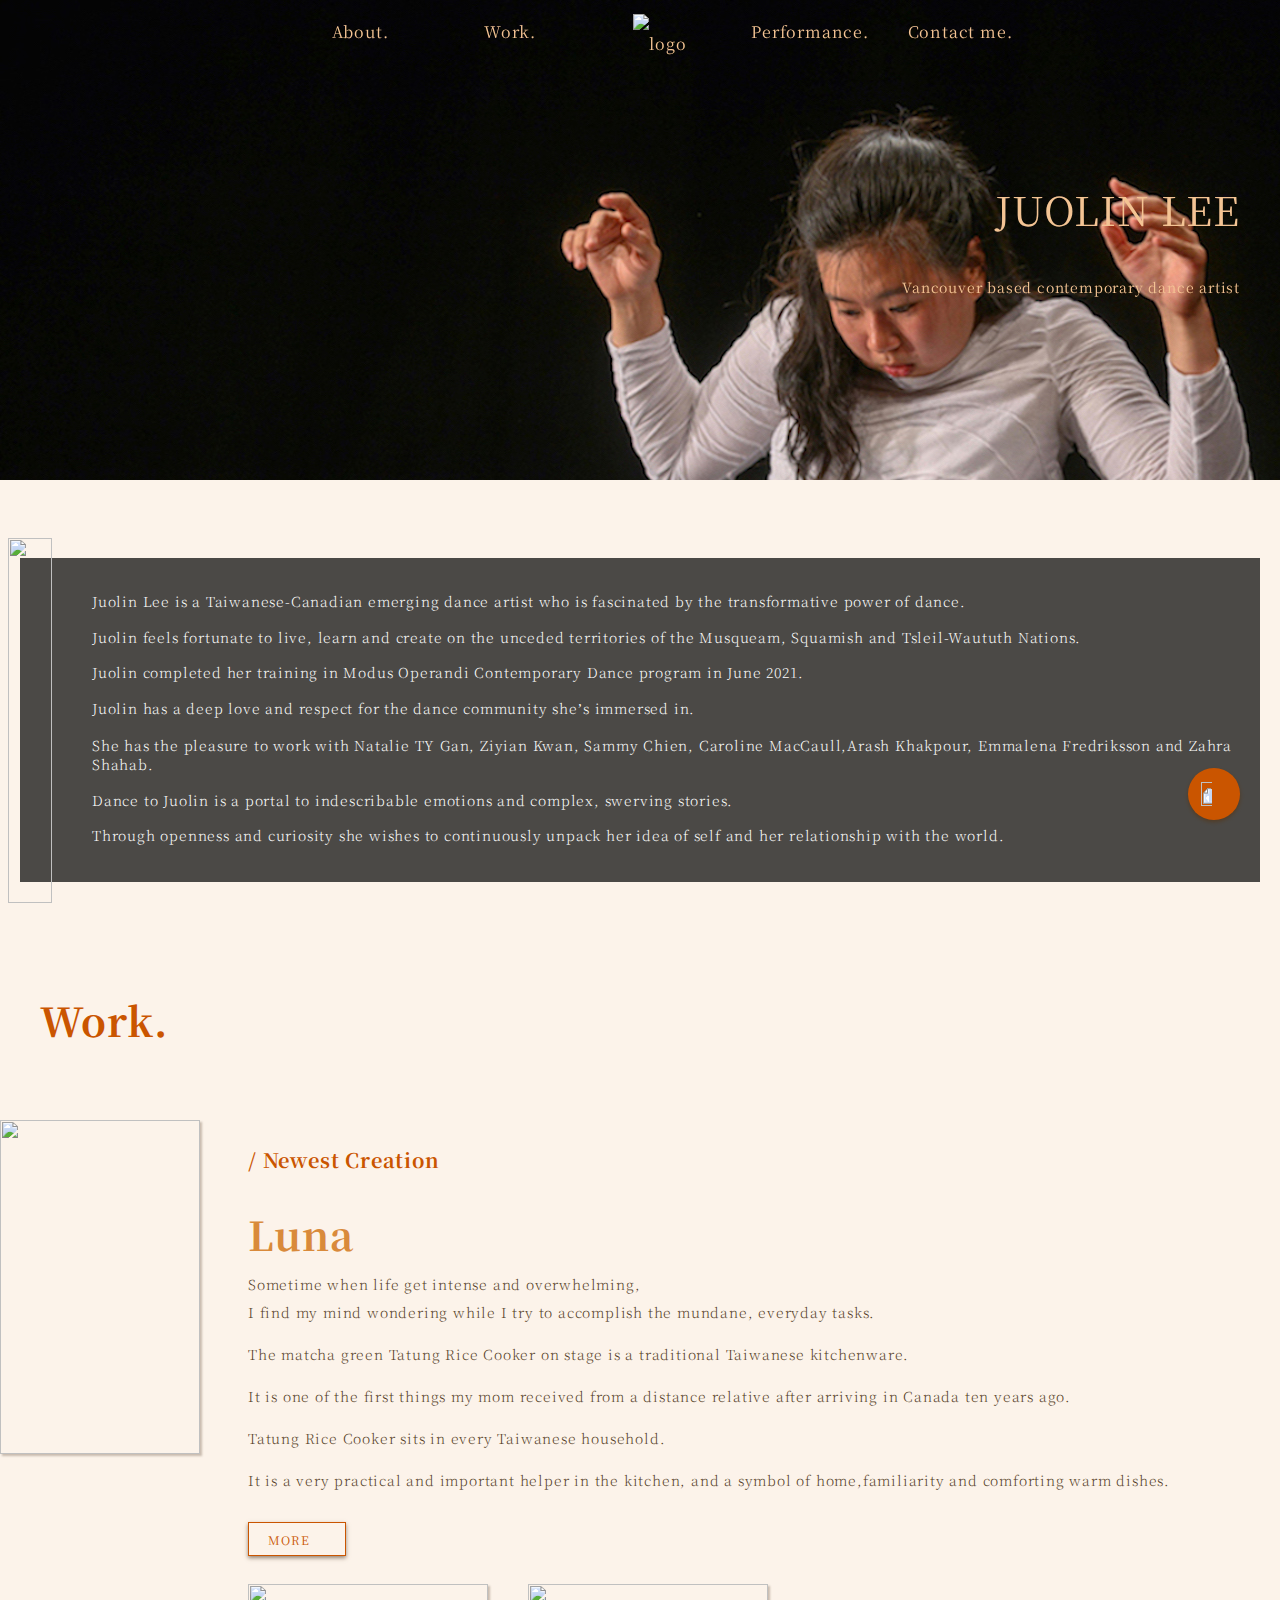
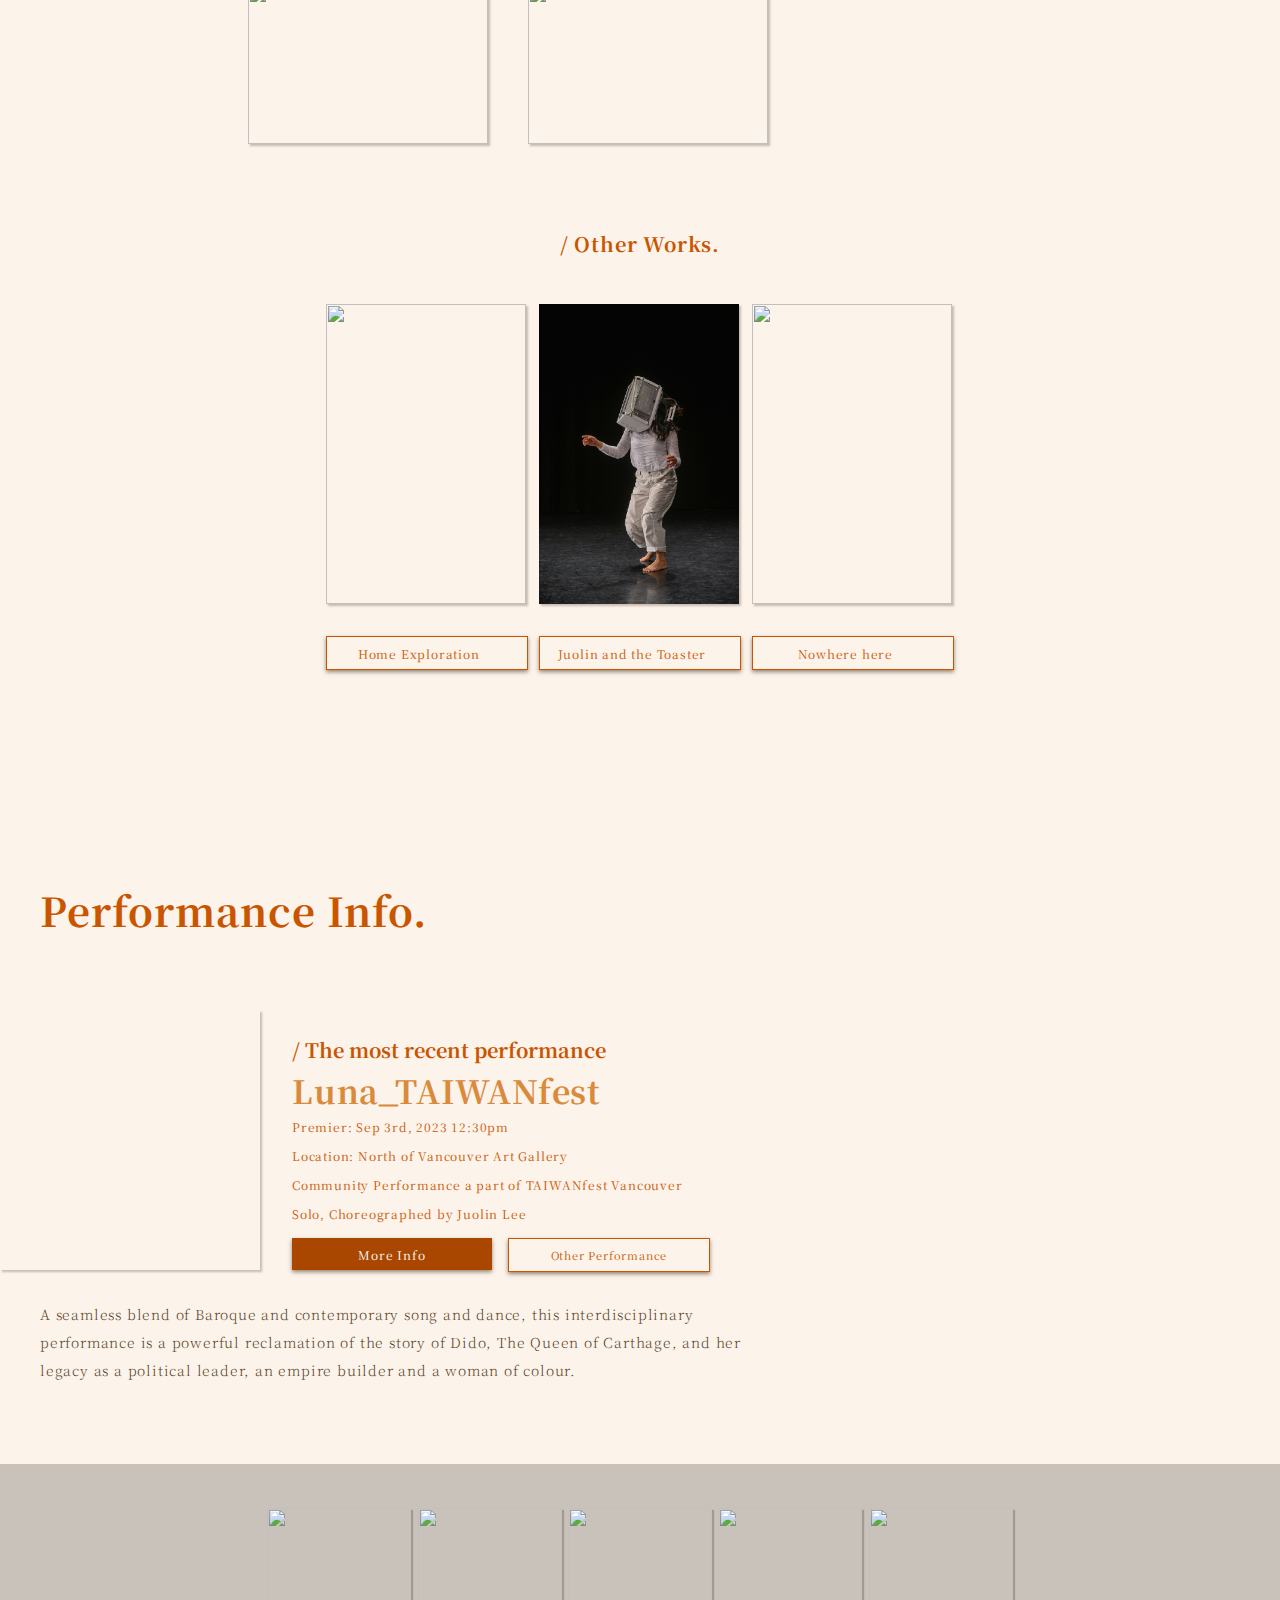
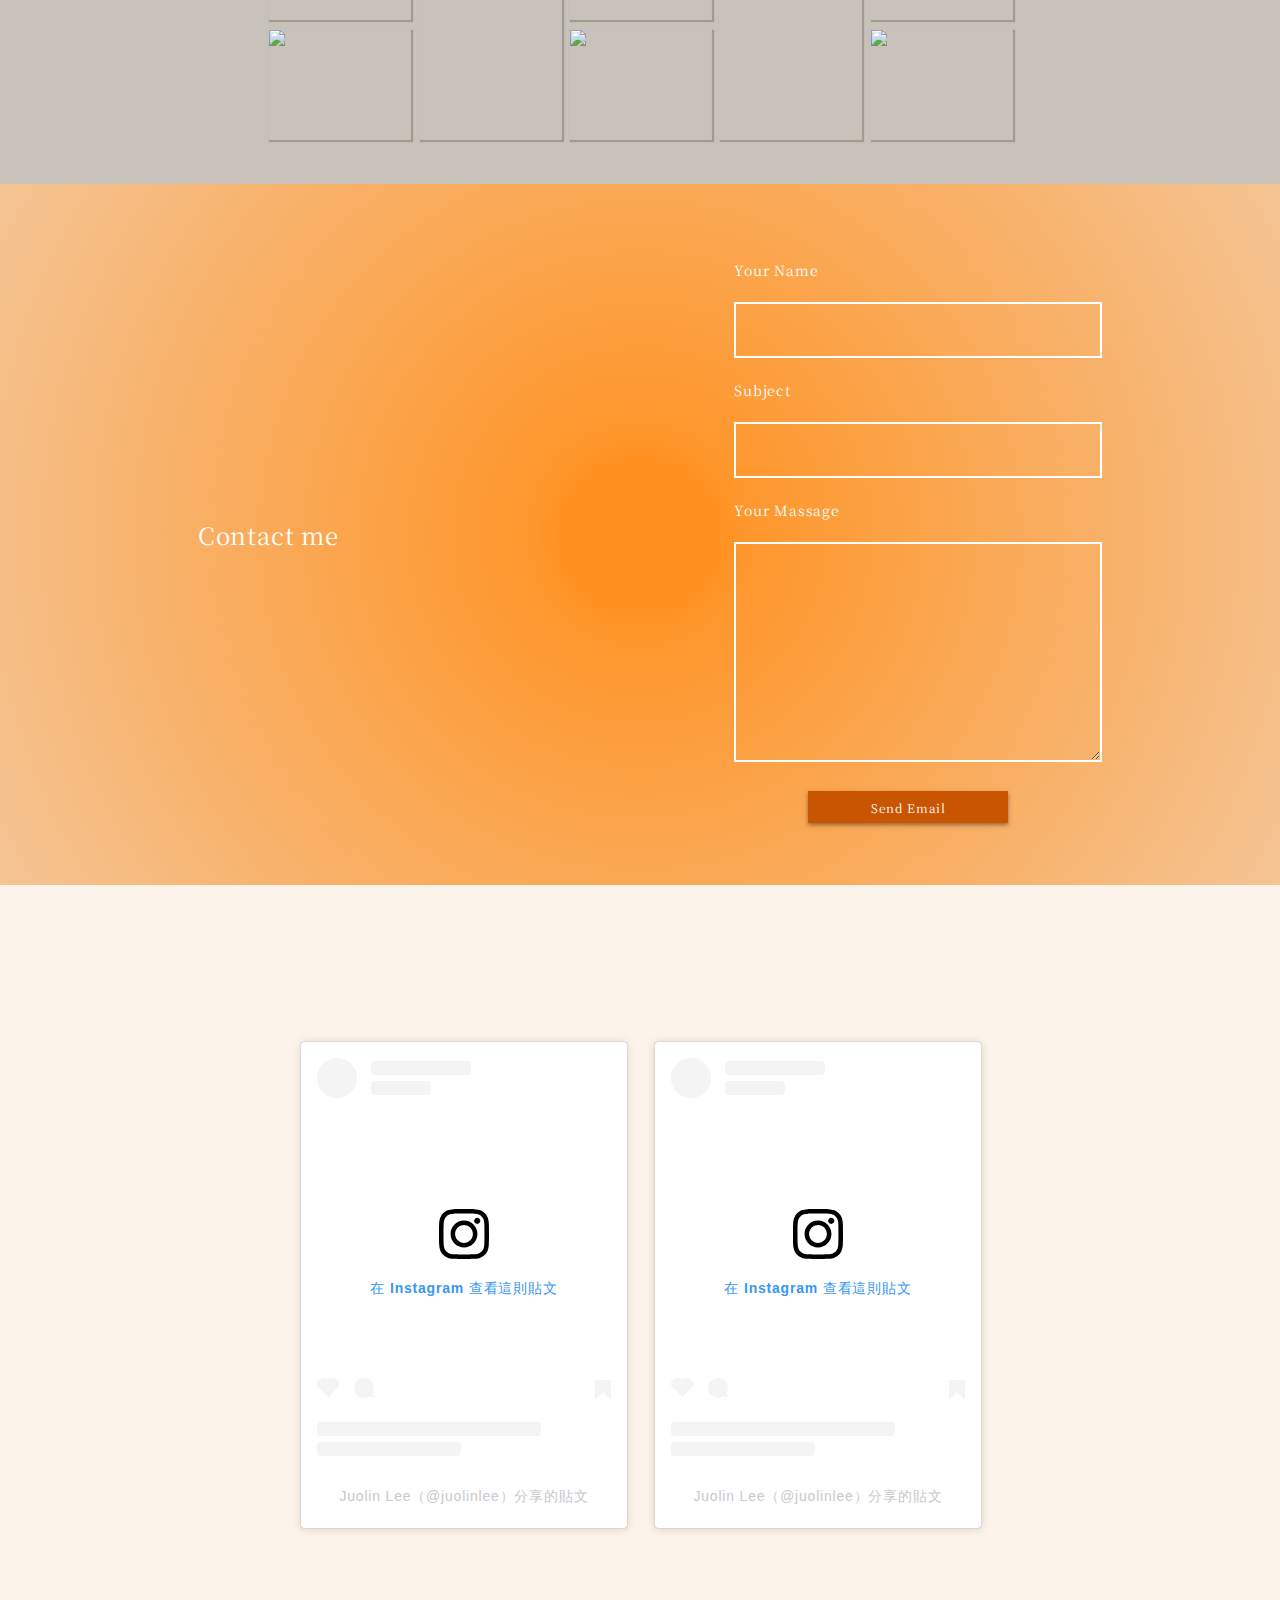
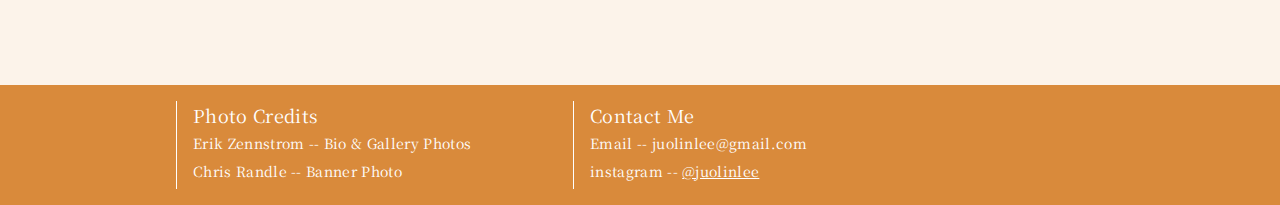
==== commit d5fe8d54: "20231015.1511" ====
--- a/index.html
+++ b/index.html
@@ -221,6 +221,7 @@
         <!-- Performance -->
         <div id="Performance">
             <div class="Title">Performance Info.</div>
+            <div class="Performance-box">
             <div class="Performance-Content">
                 <div class="left-img">
                     <!-- 左側照片 -->
@@ -233,30 +234,32 @@
                     </div>
                     <!-- 作品名稱 -->
                     <div class="PerformanceName">
-                        Baby Universe, RMT
+                        Luna_TAIWANfest
                     </div>
                     <!-- 狀態 -->
-                    <div class="PerformanceStatus">
+                    <!-- <div class="PerformanceStatus">
                         in indevelopment
-                    </div>
+                    </div> -->
                     <div class="Performance-info">
+                        <!-- 表演時間 -->
+                        <p>Premier: Sep 3rd, 2023 12:30pm </p>
+                        <!-- 表演地點 -->
+                        <p>Location: North of Vancouver Art Gallery 
+                        </p>
                         <!-- Producer -->
-                        <p>By Hong Kong Exile, Choreographed by Natalie TY Gan</p>
-                        <!-- 表演時間 -->
-                        <p>Performance：Feb 4th 2023, 2pm & 9pm</p>
-                        <!-- 表演地點 -->
-                        <p>Location：Russian Hall</p>
+                        <p>Community Performance a part of TAIWANfest Vancouver</p>
+                        <p>Solo, Choreographed by Juolin Lee</p>
+                        
                     </div>
                     <!-- 介紹文字 -->
                     <div class="introtxt">
-                        <p>A program a part of PushOff 2023 Festival. </p>
-                        <p>A multimedia dance-theatre work currently in research and development phase that conjures
-                            spirit and story through light play and radio frequency. </p>
-                        <p>Think lo-fi outer space lecture meets holiday in the Holosuites. </p>
+                        <p> Luna is a dance about, for, and with my matcha green Tatung Rice Cooker – a piece of traditional Taiwanese kitchenware. Tatung Rice Cooker sits in every Taiwanese household. It is a very practical and important helper in the kitchen, and a symbol of home, familiarity and comforting warm dishes.
+                        </p>
                     </div>
                     <!-- 按鈕 -->
                     <div class="button">
-                        <a class="MoreInfo" href="https://www.pushoff.org/live/baby-universe-rmt" target="_blank">
+                        <a class="MoreInfo" href="https://vancouvertaiwanfest.ca/performance-community/
+                        " target="_blank">
                             More Info
                         </a>
                         <a class="OtherPerformance" href="./Performance.html">
@@ -266,11 +269,10 @@
                 </div>
             </div>
             <div class="introtxt2">
-                <p>A program a part of PushOff 2023 Festival. </p>
-                <p>A multimedia dance-theatre work currently in research and development phase that conjures spirit and
-                    story through light play and radio frequency. </p>
-                <p>Think lo-fi outer space lecture meets holiday in the Holosuites. </p>
-            </div>
+                <p>A seamless blend of Baroque and contemporary song and dance, this interdisciplinary performance is a powerful reclamation of the story of Dido, The Queen of Carthage, and her legacy as a political leader, an empire builder and a woman of colour.
+                </p>
+            </div>
+        </div>
         </div>
         <!-- Gallery -->
         <div id="Gallery">
@@ -628,10 +630,9 @@
             </div>
             <!-- sidebar button -->
             <div class="sidebar_switch">
-                <button id="open" onclick="sidebar_open()"> <img
-                        src="./Logo&Icons/ICON-Default/Property 1=view-list.svg" alt=""></button>
-                <button id="close" onclick="sidebar_close()"><img src="./Logo&Icons/ICON-Default/Property 1=close.svg"
-                        alt=""></button>
+                <button id="open" onclick="sidebar_open()">
+                    <img src="./Logo&Icons/ICON-Default/Property 1=view-list.svg" alt=""></button>
+                <button id="close" onclick="sidebar_close()"><img src="./Logo&Icons/ICON-Default/Property 1=close.svg"></button>
             </div>
             <!-- Social media -->
             <div class="SocialMedia">
@@ -793,45 +794,54 @@
         <div id="nav_Performance">
             <div id="Performance">
                 <div class="Title">Performance Info.</div>
+               
                 <div class="Performance-Content">
                     <div class="Subtitle">/ The most recent performance</div>
                     <!-- 照片 -->
                     <div class="pic">
-                        <img src="./WebsiteMaterial/Performance/BabyUniverseRMT/Pic1.jpg" alt="">
+                        <img src="./WebsiteMaterial/Performance/Luna_TaiwanFest/Luna 2.JPG" alt="">
                     </div>
                     <!-- 表演名稱 -->
                     <div class="PerformanceName">
-                        Baby Universe, RMT
+                        Luna_TAIWANfest
                     </div>
                     <!-- 狀態 -->
-                    <div class="PerformanceStatus">
+                    <!-- <div class="PerformanceStatus">
                         in indevelopment
-                    </div>
+                    </div> -->
+
                     <div class="Performance-info">
+                        <!-- 表演時間 -->
+                        <p>Premier: Sep 3rd, 2023 12:30pm 
+                        </p>
+                        <!-- 表演地點 -->
+                        <p>Location: North of Vancouver Art Gallery 
+                        </p>
                         <!-- Producer -->
-                        <p>By Hong Kong Exile, Choreographed by Natalie TY Gan</p>
-                        <!-- 表演時間 -->
-                        <p>Performance：Feb 4th 2023, 2pm & 9pm</p>
-                        <!-- 表演地點 -->
-                        <p>Location：Russian Hall</p>
+                        <p>Community Performance a part of TAIWANfest Vancouver
+                
+                        </p>
+                        <p>Solo, Choreographed by Juolin Lee</p>
+                        
                     </div>
                     <!-- 介紹文字 -->
                     <div class="introtxt">
-                        <p>A program a part of PushOff 2023 Festival. </p>
-                        <p>A multimedia dance-theatre work currently in research and development phase that conjures
-                            spirit and story through light play and radio frequency. </p>
-                        <p>Think lo-fi outer space lecture meets holiday in the Holosuites. </p>
+                        <p>Luna is a dance about, for, and with my matcha green Tatung Rice Cooker – a piece of traditional Taiwanese kitchenware. Tatung Rice Cooker sits in every Taiwanese household. It is a very practical and important helper in the kitchen, and a symbol of home, familiarity and comforting warm dishes.
+
+                        </p>
                     </div>
                     <!-- 按鈕 -->
                     <div class="button">
-                        <a class="MoreInfo" href="https://www.pushoff.org/live/baby-universe-rmt" target="_blank">
+                        <a class="MoreInfo" href="https://www.earlymusic.bc.ca/events/queen-of-carthage/
+                        " target="_blank">
                             More Info
                         </a>
                         <a class="OtherPerformance" href="./Performance.html">
                             Other Performance
                         </a>
                     </div>
-                </div>
+            </div>
+            
             </div>
         </div>
         <!-- Contact me -->
--- a/index.css
+++ b/index.css
@@ -532,26 +532,30 @@
 
 #Performance .Performance-Content {
     display: flex;
-    justify-content: space-between;
 }
 
 #Performance .right-intro {
     width: 1140px;
-    margin-right: 60px;
-}
-
+    margin-left: 40px;
+    /* padding-right: 20px; */
+
+}
+
+/* 表演照片 電腦版 */
 #Performance .left-img {
-    width: 656px;
-    height: 628px;
-    background-image: url("./WebsiteMaterial/Performance/BabyUniverseRMT/Pic1.jpg");
-    background-size: cover;
+    width: 680px;
+    height: 570px;
+    background-image: url("./WebsiteMaterial/Performance/Luna_TaiwanFest/Luna\ 2.JPG");
+    background-size:cover; 
+    background-position: center;
     box-shadow: 2px 2px 2px rgba(82, 59, 35, 0.3);
-    overflow: hidden;
-}
-
-/* #Performance .left-img img {
-    width: 840px;
-} */
+    /* border: 1px solid red; */
+
+
+}
+
+
+
 
 /* 右區作品介紹文字 */
 
@@ -560,9 +564,10 @@
     font-weight: bold;
     line-height: 120px;
     color: #D98A3B;
-}
-
-#Performance .PerformanceStatus {
+    margin-bottom: 10px;
+}
+
+/* #Performance .PerformanceStatus {
     color: #fff;
     background-color: #CA5500;
     width: 180px;
@@ -572,7 +577,7 @@
     border-radius: 40px;
     margin-bottom: 40px;
     font-size: 1rem;
-}
+} */
 
 #Performance .Performance-info p {
     font-size: 1.5rem;
@@ -596,6 +601,7 @@
 /* 按鈕 */
 #Performance .button {
     display: flex;
+
 }
 
 #Performance .right-intro .MoreInfo {
@@ -632,6 +638,10 @@
 #Performance .right-intro a:hover {
     color: #fff;
     background-color: #CA5500;
+}
+
+.Performance-box{
+    margin-bottom: 80px;
 }
 
 /* Gallery */
--- a/RWD/indexRWD.css
+++ b/RWD/indexRWD.css
@@ -579,7 +579,7 @@
 
     .biotxt-Bg {
         width: 100%;
-        height: 100%;
+        height: auto;
         margin-left: 0;
         padding: 20px 24px;
     }
@@ -667,7 +667,7 @@
         font-size: 0.875rem;
         line-height: 1.75rem;
         font-weight: lighter;
-margin-right: 40px;
+        margin-right: 40px;
     }
 
     /* 按鈕 */
@@ -923,7 +923,7 @@
         font-size: 1.5rem;
     }
 
-    #Contact .right-content{
+    #Contact .right-content {
         margin: 62px 0;
     }
 
@@ -1048,11 +1048,8 @@
 
     .container2 {
         width: 100vw;
-        margin: 0 auto;
         display: block;
-        display: flex;
-        flex-direction: column;
-        justify-content: center;
+
     }
 
     /* nav */
@@ -1064,19 +1061,24 @@
         position: fixed;
         top: 12px;
         padding: 0;
-        padding-right: 16px;
-    }
+        /* padding-right: 16px; */
+        right: 0;
+        left: 0;
+    }
+
 
     #nav_small .logo a {
         display: block;
         height: 40px;
         width: 109px;
         float: left;
+
     }
 
     #nav_small .logo img {
         height: 28px;
         margin-top: 6px;
+
     }
 
     #nav_small .SocialMedia img {
@@ -1094,7 +1096,6 @@
     #nav_small #close {
         display: none;
         transition: all 1s;
-
     }
 
     #nav_small .sidebar_switch {
@@ -1104,6 +1105,10 @@
         position: relative;
     }
 
+    #nav_small button {
+        background-color: #f4c49400;
+        border: none;
+    }
 
     #nav_small button img {
         width: 40px;
@@ -1142,10 +1147,10 @@
     #header {
         width: 100%;
         height: 812px;
-        margin: 0 auto;
         overflow: hidden;
         display: flex;
         flex-direction: column;
+
     }
 
     #header img {
@@ -1433,9 +1438,9 @@
     /* Performance */
     /* 區標題 */
     #Performance {
-        height: 798px;
-        width: 100%;
-        margin: 0 auto;
+        height: auto;
+        width: 100%;
+        margin-bottom: 20px;
     }
 
     #Performance .Performance-Content {
@@ -1664,7 +1669,7 @@
     }
 
     #Footer .info {
-        width: 360px;
+        width: auto;
         height: 88px;
         margin-left: 20px;
         margin-top: 32px;
